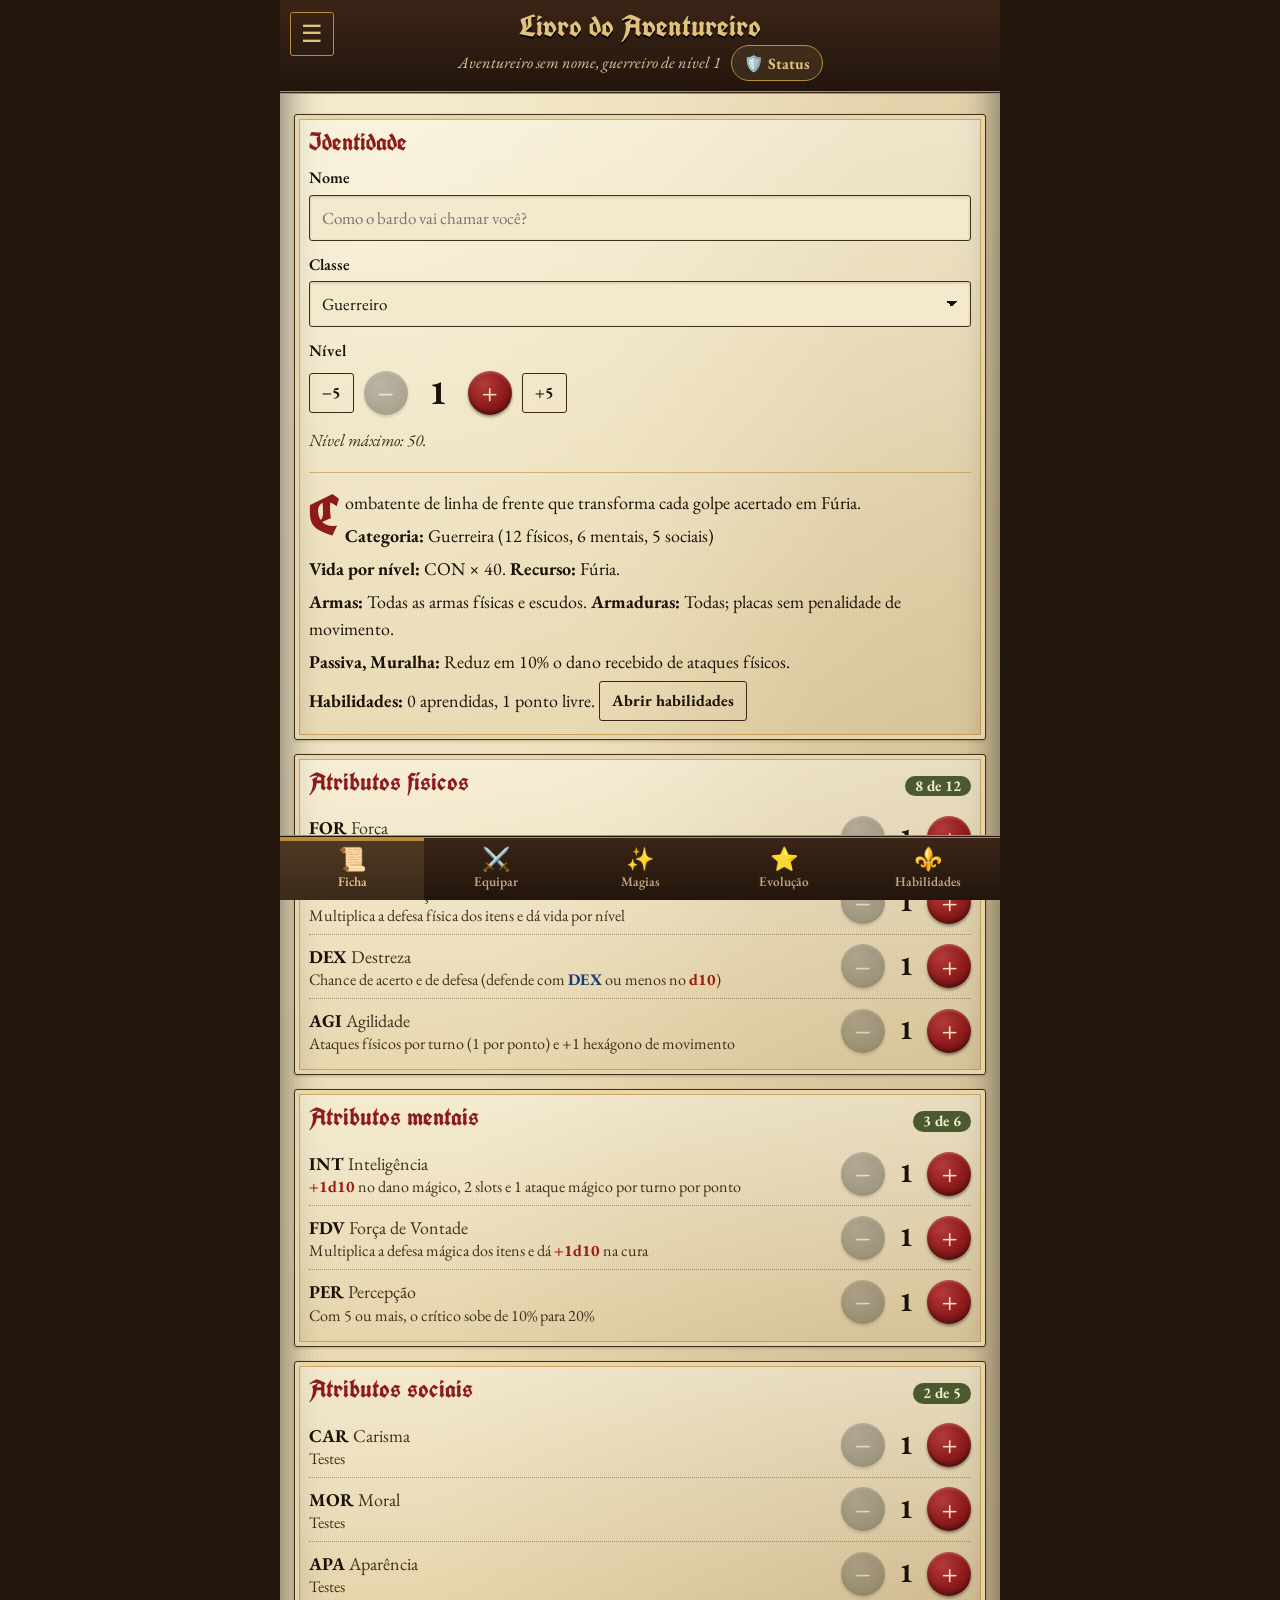
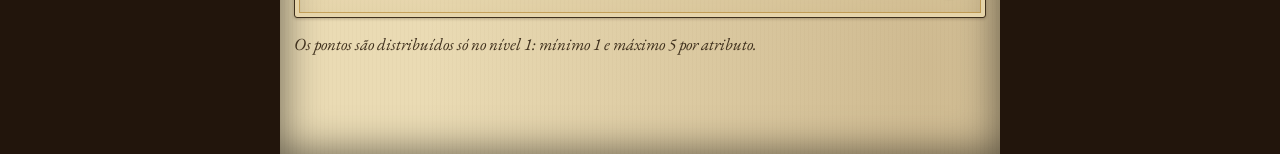
==== index.html @ 5e2dce87 "Add files via upload" ====
<!DOCTYPE html>
<html lang="pt-BR">
<head>
<meta charset="UTF-8">
<meta name="viewport" content="width=device-width, initial-scale=1, viewport-fit=cover">
<meta name="theme-color" content="#2b1a10">
<title>Livro do Aventureiro</title>
<link rel="preconnect" href="https://fonts.googleapis.com">
<link rel="preconnect" href="https://fonts.gstatic.com" crossorigin>
<link href="https://fonts.googleapis.com/css2?family=UnifrakturCook:wght@700&family=EB+Garamond:ital,wght@0,400;0,600;0,700;1,400&display=swap" rel="stylesheet">
<style>
:root{
  --pergaminho:#eadbb4;
  --pergaminho-claro:#f4e9cc;
  --tinta:#1a1209;
  --tinta-suave:#3f301d;
  --lapis:#1c3a78;
  --rubrica:#9e1a0f;
  --couro:#3b2517;
  --couro-escuro:#22150c;
  --lacre:#8e1b1b;
  --lacre-escuro:#5e1010;
  --ouro:#b98e3b;
  --ouro-claro:#e0c27c;
  --musgo:#4a5a2e;
  --titulo:'UnifrakturCook','Old English Text MT',Georgia,serif;
  --texto:'EB Garamond','Garamond','Palatino Linotype',Palatino,Georgia,serif;
  --topo:76px;
  color-scheme:light;
}
*{box-sizing:border-box;-webkit-tap-highlight-color:transparent}
html,body{margin:0;min-height:100%}
html{font-size:17px}
body{font-family:var(--texto);font-size:1.06rem;line-height:1.5;color:var(--tinta);background:var(--couro-escuro)}
.livro{
  max-width:720px;margin:0 auto;min-height:100vh;
  padding-bottom:calc(76px + env(safe-area-inset-bottom,0px));
  background:
    radial-gradient(ellipse at 15% 8%,rgba(255,250,230,.55),transparent 55%),
    radial-gradient(ellipse at 90% 95%,rgba(110,70,20,.22),transparent 55%),
    radial-gradient(ellipse at 100% 30%,rgba(110,70,20,.12),transparent 40%),
    repeating-linear-gradient(90deg,rgba(90,60,20,.025) 0 1px,transparent 1px 4px),
    var(--pergaminho);
  box-shadow:0 0 40px rgba(0,0,0,.6) inset;
}

/* ---------- Cabeçalho ---------- */
.topo{
  position:sticky;top:0;z-index:5;text-align:center;
  padding:calc(10px + env(safe-area-inset-top,0px)) 58px 10px;
  background:linear-gradient(180deg,var(--couro),var(--couro-escuro));
  border-bottom:3px double var(--ouro);color:var(--ouro-claro);
}
.topo h1{font-family:var(--titulo);font-weight:700;font-size:1.75rem;line-height:1.05;margin:0;text-shadow:0 2px 0 #000}
.topo .quem{display:flex;align-items:center;justify-content:center;flex-wrap:wrap;gap:4px 10px;margin-top:4px;min-height:1.3em}
.topo .quem-texto{font-style:italic;font-size:.95rem;color:#d9c6a0}
.btn-status{display:inline-flex;align-items:center;gap:5px;min-height:36px;padding:4px 12px;cursor:pointer;
  font-family:var(--texto);font-size:.92rem;font-weight:700;color:var(--ouro-claro);
  background:rgba(224,194,124,.1);border:1px solid var(--ouro);border-radius:18px}
.btn-status[aria-current=page]{background:var(--ouro);color:var(--couro-escuro)}
.botao-menu{
  position:absolute;left:10px;top:calc(12px + env(safe-area-inset-top,0px));width:44px;height:44px;cursor:pointer;
  background:none;border:1px solid var(--ouro);border-radius:3px;color:var(--ouro-claro);font-size:1.4rem;line-height:1;
}

/* ---------- Menu lateral ---------- */
.veu{position:fixed;inset:0;background:rgba(0,0,0,.55);z-index:25}
.veu[hidden]{display:none}
.gaveta{
  position:fixed;top:0;bottom:0;left:0;z-index:30;width:min(86vw,330px);overflow-y:auto;
  padding:calc(16px + env(safe-area-inset-top,0px)) 12px calc(16px + env(safe-area-inset-bottom,0px));
  background:linear-gradient(180deg,var(--couro),var(--couro-escuro));border-right:3px double var(--ouro);color:var(--ouro-claro);
  transform:translateX(-105%);transition:transform .25s ease;visibility:hidden;
}
.gaveta.aberta{transform:none;visibility:visible}
.gaveta .cab{display:flex;justify-content:space-between;align-items:center;margin-bottom:8px}
.gaveta .cab b{font-family:var(--titulo);font-size:1.6rem}
.gaveta .cab button{width:44px;height:44px;background:none;border:1px solid var(--ouro);border-radius:3px;color:var(--ouro-claro);font-size:1.3rem;cursor:pointer}
.gaveta h3{font-family:var(--texto);font-style:italic;font-weight:400;color:#cbb487;font-size:1rem;margin:16px 6px 6px;border-bottom:1px solid rgba(185,142,59,.5);padding-bottom:4px}
.gaveta .ir{display:flex;align-items:center;gap:12px;width:100%;min-height:48px;padding:8px 10px;cursor:pointer;
  background:none;border:none;border-radius:3px;color:var(--ouro-claro);font-family:var(--texto);font-size:1.08rem;font-weight:600;text-align:left}
.gaveta .ir .ic{width:1.6em;text-align:center;font-size:1.2rem}
.gaveta .ir[aria-current=page]{background:rgba(224,194,124,.14);box-shadow:inset 3px 0 0 var(--ouro)}

/* ---------- Seções ---------- */
.folha{padding:6px 14px 20px}
.bloco{
  position:relative;margin:14px 0;padding:14px 14px 12px;
  background:linear-gradient(180deg,rgba(255,252,240,.45),rgba(214,192,140,.25));
  border:1px solid var(--tinta-suave);border-radius:3px;
  box-shadow:inset 0 0 0 4px rgba(234,219,180,.9),inset 0 0 0 5px rgba(185,142,59,.7),0 1px 3px rgba(40,20,5,.25);
}
.bloco h2{font-family:var(--titulo);font-weight:700;font-size:1.45rem;line-height:1.1;color:var(--lacre);
  margin:0 0 10px;display:flex;justify-content:space-between;align-items:baseline;gap:8px}
.bloco h2 small{font-family:var(--texto);font-size:1.0rem;color:var(--tinta-suave);font-weight:600}
.bloco p{margin:6px 0}
.titulo-pagina{font-family:var(--titulo);font-size:2rem;color:var(--lacre);margin:14px 2px 2px;line-height:1.1}
.intro{margin:0 2px 8px;color:var(--tinta-suave);font-style:italic}
.nota{font-size:1.0rem;color:var(--tinta-suave);font-style:italic;margin:4px 0 0}
.capitular::first-letter{float:left;font-family:var(--titulo);font-size:3.1em;line-height:.8;color:var(--lacre);padding:4px 6px 0 0}

/* ---------- Campos ---------- */
.campo{display:flex;flex-direction:column;gap:4px;margin-bottom:12px}
.campo label{font-weight:600;font-size:.95rem}
input[type=text],input[type=search],select,textarea{
  font-family:var(--texto);font-size:17px;color:var(--tinta);width:100%;min-height:46px;
  padding:10px 12px;border:1px solid var(--tinta-suave);border-radius:3px;
  background:var(--pergaminho-claro);box-shadow:inset 0 1px 3px rgba(60,35,10,.2);
}
select{
  -webkit-appearance:none;appearance:none;padding-right:36px;
  background-image:linear-gradient(45deg,transparent 50%,var(--tinta) 50%),linear-gradient(135deg,var(--tinta) 50%,transparent 50%);
  background-position:calc(100% - 18px) 50%,calc(100% - 12px) 50%;background-size:6px 6px;background-repeat:no-repeat;
}
select:disabled{opacity:.45}
textarea{min-height:110px;font-size:14px;font-family:ui-monospace,Consolas,monospace}
:focus-visible{outline:3px solid var(--ouro);outline-offset:2px}

/* ---------- Selos ---------- */
.selo{
  width:44px;height:44px;border-radius:50%;border:none;flex:none;cursor:pointer;
  font-family:var(--texto);font-size:1.5rem;font-weight:700;line-height:1;color:#f5e2bd;
  background:radial-gradient(circle at 35% 30%,#b23a3a,var(--lacre) 55%,var(--lacre-escuro));
  box-shadow:0 2px 3px rgba(0,0,0,.4),inset 0 -3px 4px rgba(0,0,0,.35),inset 0 2px 2px rgba(255,200,180,.25);
}
.selo:active{transform:scale(.94)}
.selo:disabled{filter:grayscale(1);opacity:.35}
.nivel{display:flex;align-items:center;gap:10px;flex-wrap:wrap}
.nivel .num{font-size:2rem;font-weight:700;min-width:2.2ch;text-align:center}

/* ---------- Atributos ---------- */
.atributo{display:grid;grid-template-columns:1fr auto auto auto;gap:10px;align-items:center;padding:8px 0;border-top:1px dotted rgba(92,74,51,.5)}
.atributo:first-of-type{border-top:none}
.atributo .nome{font-weight:700}
.atributo .nome span{font-weight:400;color:var(--tinta-suave)}
.atributo .desc{font-size:0.95rem;color:var(--tinta-suave);line-height:1.25}
.atributo .valor{font-size:1.6rem;font-weight:700;min-width:1.6ch;text-align:center}
.atributo .extra{font-size:.8rem;color:var(--musgo);font-weight:700;display:block;text-align:center}
.restante{font-family:var(--texto);font-size:.9rem;padding:2px 10px;border-radius:12px;background:var(--musgo);color:#f2ead3;white-space:nowrap}
.restante.zero{background:var(--tinta-suave)}
.classe-info{border-top:1px solid rgba(185,142,59,.6);padding-top:10px;margin-top:4px}

/* ---------- Itens ---------- */
.tier{display:inline-block;font-size:.78rem;font-weight:700;padding:1px 8px;border-radius:10px;color:#fbf2dc;vertical-align:2px}
.slot,.entrada{padding:10px 0;border-top:1px dotted rgba(92,74,51,.5)}
.slot:first-of-type,.entrada:first-of-type{border-top:none;padding-top:0}
.slot label{font-weight:700;display:block;margin-bottom:4px}
.entrada .nome{font-weight:700;font-size:1.05rem}
.detalhe{font-size:1.0rem;color:var(--tinta-suave);margin-top:4px;line-height:1.35}
.detalhe em{color:var(--tinta)}

/* ---------- Filtros ---------- */
.filtros{margin:10px 0 0}
.det-filtros{margin-top:8px;border:1px solid rgba(63,48,29,.45);border-radius:3px;background:rgba(255,252,240,.5)}
.det-filtros summary{cursor:pointer;list-style:none;padding:10px 12px;font-weight:700;display:flex;align-items:center;gap:8px;min-height:44px}
.det-filtros summary::-webkit-details-marker{display:none}
.det-filtros summary::after{content:'▾';margin-left:auto;color:var(--ouro)}
.det-filtros[open] summary::after{content:'▴'}
.det-filtros .qtd{font-size:.85rem;font-weight:700;padding:1px 8px;border-radius:10px;background:var(--couro);color:var(--ouro-claro)}
.det-filtros .corpo-filtros{padding:0 12px 12px}
.det-filtros .chips{flex-wrap:wrap;overflow:visible}
.det-filtros .rotulo-filtro{display:block;font-size:.9rem;font-weight:700;color:var(--tinta-suave);margin-top:10px}
.btn-topo{position:fixed;right:14px;bottom:calc(76px + env(safe-area-inset-bottom,0px));z-index:9;width:48px;height:48px;border-radius:50%;cursor:pointer;
  border:1px solid var(--ouro);background:var(--couro);color:var(--ouro-claro);font-size:1.3rem;box-shadow:0 2px 6px rgba(0,0,0,.4)}
.btn-topo[hidden]{display:none}
.chips{display:flex;gap:8px;overflow-x:auto;padding-bottom:4px;margin-top:8px;scrollbar-width:none}
.chips::-webkit-scrollbar{display:none}
.chip{flex:none;min-height:40px;padding:6px 14px;border-radius:20px;cursor:pointer;
  border:1px solid var(--tinta-suave);background:var(--pergaminho-claro);color:var(--tinta);font-family:var(--texto);font-size:.95rem;font-weight:600}
.chip[aria-pressed=true]{background:var(--couro);color:var(--ouro-claro);border-color:var(--ouro)}

/* ---------- Magias ---------- */
.contador{position:sticky;top:var(--topo);z-index:3;margin:12px 0 0;padding:10px 14px;
  background:var(--couro);color:var(--ouro-claro);border:1px solid var(--ouro);border-radius:3px;display:flex;justify-content:space-between;align-items:center;font-weight:600}
.contador .barra{flex:1;height:8px;margin:0 12px;background:rgba(255,255,255,.12);border-radius:4px;overflow:hidden}
.contador .barra i{display:block;height:100%;background:var(--ouro)}
.contador.excedido .barra i{background:#d14a4a}
.magia{display:grid;grid-template-columns:34px 1fr;gap:8px;padding:10px 0;border-top:1px dotted rgba(92,74,51,.5)}
.magia:first-of-type{border-top:none}
.magia input{width:26px;height:26px;margin:2px 0 0;accent-color:var(--lacre)}
.magia.bloqueada{opacity:.5}
.magia .titulo{font-weight:700}
.magia .info{font-size:0.98rem;color:var(--tinta-suave)}
.valor-calc{font-size:1.0rem;color:var(--musgo);font-weight:600;margin-top:2px}

/* ---------- Habilidades ---------- */
.hab{display:grid;grid-template-columns:52px 1fr;gap:12px;padding:12px 0;border-top:1px dotted rgba(92,74,51,.5)}
.hab:first-of-type{border-top:none;padding-top:2px}
.hab .nv{width:48px;height:48px;border-radius:50%;display:flex;flex-direction:column;align-items:center;justify-content:center;
  border:2px solid var(--ouro);background:var(--pergaminho-claro);line-height:1}
.hab .nv small{font-size:.66rem;color:var(--tinta-suave)}
.hab .nv b{font-size:1.25rem}
.hab.liberada .nv{background:var(--couro);color:var(--ouro-claro)}
.hab.liberada .nv small{color:#cbb487}
.hab.travada{opacity:.6}
.hab .titulo{font-weight:700;font-size:1.05rem}
.hab .meta{font-size:0.96rem;color:var(--tinta-suave)}

/* ---------- Status ---------- */
.aviso{margin:6px 0;padding:8px 12px;background:rgba(142,27,27,.1);border-left:4px solid var(--lacre);font-size:.95rem}
.resultado p{margin:6px 0;display:flex;justify-content:space-between;gap:10px}
.resultado b{white-space:nowrap}

/* ---------- Tutoriais ---------- */
details.capitulo{margin:12px 0;border:1px solid var(--tinta-suave);border-radius:3px;background:rgba(255,252,240,.35);
  box-shadow:inset 0 0 0 4px rgba(234,219,180,.9),inset 0 0 0 5px rgba(185,142,59,.7)}
details.capitulo summary{list-style:none;cursor:pointer;padding:14px 16px;font-family:var(--titulo);font-size:1.35rem;color:var(--lacre);display:flex;justify-content:space-between;align-items:center;gap:10px}
details.capitulo summary::-webkit-details-marker{display:none}
details.capitulo summary::after{content:'▾';font-family:var(--texto);color:var(--ouro);font-size:1rem}
details.capitulo[open] summary::after{content:'▴'}
details.capitulo .corpo{padding:0 16px 14px}
.formula{margin:10px 0;padding:10px 12px;background:var(--couro);color:var(--ouro-claro);border-radius:3px;font-weight:600;line-height:1.4}
.tabela{overflow-x:auto;margin:10px 0}
.tabela table{border-collapse:collapse;width:100%;min-width:420px;font-size:1.0rem}
.tabela th,.tabela td{border:1px solid rgba(92,74,51,.45);padding:6px 8px;text-align:left;vertical-align:top}
.tabela th{background:rgba(59,37,23,.12)}
.corpo ul{padding-left:1.2em;margin:6px 0}
.corpo li{margin:4px 0}

/* ---------- Botões ---------- */
.botoes{display:flex;flex-wrap:wrap;gap:10px}
.btn{font-family:var(--texto);font-size:1.02rem;font-weight:700;min-height:46px;padding:10px 16px;cursor:pointer;
  border:1px solid var(--couro);border-radius:3px;color:var(--tinta);background:linear-gradient(180deg,var(--ouro-claro),var(--ouro));box-shadow:0 2px 0 var(--couro)}
.btn:active{transform:translateY(1px);box-shadow:0 1px 0 var(--couro)}
.btn.lacre{background:linear-gradient(180deg,#a83030,var(--lacre-escuro));color:#f5e2bd}
.btn.simples{background:transparent;box-shadow:none}
.btn.pequeno{min-height:40px;padding:6px 12px;font-size:.95rem}
.salvo{display:flex;justify-content:space-between;align-items:center;gap:10px;padding:10px 0;border-top:1px dotted rgba(92,74,51,.5)}
.salvo:first-of-type{border-top:none}
.salvo .n{font-weight:700}
.salvo .m{font-size:0.98rem;color:var(--tinta-suave)}
.vazio{font-style:italic;color:var(--tinta-suave)}


/* ---------- Escolha de item (slot) ---------- */
.escolher{display:flex;align-items:center;gap:12px;width:100%;min-height:56px;padding:10px 12px;cursor:pointer;text-align:left;
  font-family:var(--texto);font-size:1.02rem;color:var(--tinta);
  border:1px solid var(--tinta-suave);border-radius:3px;background:var(--pergaminho-claro);box-shadow:inset 0 1px 3px rgba(60,35,10,.2)}
.escolher .txt{flex:1;min-width:0}
.escolher .txt b{display:block}
.escolher .vazio-slot{font-style:italic;color:var(--tinta-suave)}
.escolher .seta{color:var(--ouro);font-size:1.3rem}
.escolher:disabled{opacity:.5;cursor:not-allowed}

/* ---------- Modal de itens ---------- */
.modal-fundo{position:fixed;inset:0;z-index:50;background:rgba(15,8,3,.6);display:flex;align-items:flex-end;justify-content:center}
.modal-fundo[hidden]{display:none}
.modal{
  width:100%;max-width:720px;max-height:88vh;display:flex;flex-direction:column;
  background:
    radial-gradient(ellipse at 15% 0%,rgba(255,250,230,.6),transparent 55%),
    var(--pergaminho);
  border-top:3px double var(--ouro);border-radius:10px 10px 0 0;box-shadow:0 -6px 30px rgba(0,0,0,.5);
  padding-bottom:env(safe-area-inset-bottom,0px);animation:subir .22s ease-out;
}
@keyframes subir{from{transform:translateY(40px);opacity:.4}to{transform:none;opacity:1}}
.modal .cab{display:flex;align-items:center;gap:10px;padding:14px 16px 10px;border-bottom:1px solid rgba(92,74,51,.4)}
.modal .cab h2{flex:1;margin:0;font-family:var(--titulo);font-weight:700;font-size:1.5rem;color:var(--lacre);line-height:1.1}
.modal .cab small{display:block;font-family:var(--texto);font-size:0.98rem;color:var(--tinta-suave);font-weight:400}
.modal .cab button{width:44px;height:44px;flex:none;cursor:pointer;background:none;border:1px solid var(--tinta-suave);border-radius:3px;font-size:1.2rem;color:var(--tinta)}
.modal .chips{padding:8px 16px 0;margin:0}
#modal-busca{margin:10px 16px 0;width:calc(100% - 32px)}
.contagem{margin:12px 2px 0;font-weight:700;color:var(--tinta-suave)}
.modal .lista{overflow-y:auto;padding:4px 16px 16px;-webkit-overflow-scrolling:touch;overscroll-behavior:contain}
.modal .grupo{font-style:italic;color:var(--tinta-suave);margin:14px 0 4px;padding-bottom:3px;border-bottom:1px solid rgba(185,142,59,.6)}
.opcao{display:block;width:100%;text-align:left;cursor:pointer;margin:6px 0;padding:10px 12px;
  font-family:var(--texto);font-size:1rem;color:var(--tinta);
  background:rgba(255,252,240,.55);border:1px solid rgba(92,74,51,.35);border-radius:3px}
.opcao .nome{font-weight:700;font-size:1.06rem;display:flex;justify-content:space-between;gap:8px;align-items:baseline}
.opcao .marca{font-size:0.95rem;color:var(--musgo);font-weight:700;white-space:nowrap}
.opcao .alerta{font-size:0.96rem;color:var(--lacre);font-weight:600;margin-top:4px}
.opcao[aria-selected=true]{border:2px solid var(--ouro);background:rgba(224,194,124,.3)}
.opcao.remover{font-style:italic;color:var(--tinta-suave)}
@media (prefers-reduced-motion:reduce){.modal{animation:none}}

/* ---------- Painel de status ---------- */
.dica{margin:10px 2px 0;font-size:1.0rem;color:var(--tinta-suave);font-style:italic}
.painel{margin:18px 0 4px}
.painel > h2{font-family:var(--titulo);font-weight:700;font-size:1.4rem;line-height:1.1;color:var(--lacre);margin:0 2px 8px;
  display:flex;justify-content:space-between;align-items:baseline;gap:8px}
.painel > h2 small{font-family:var(--texto);font-size:0.96rem;color:var(--tinta-suave);font-weight:600}
.cards{display:grid;grid-template-columns:repeat(2,minmax(0,1fr));gap:8px}
@media (min-width:520px){.cards{grid-template-columns:repeat(3,minmax(0,1fr))}.cards.q4{grid-template-columns:repeat(4,minmax(0,1fr))}}
.card{position:relative;display:flex;flex-direction:column;align-items:flex-start;justify-content:flex-start;gap:2px;min-height:86px;
  padding:10px 12px;text-align:left;cursor:pointer;font-family:var(--texto);color:var(--tinta);
  background:linear-gradient(180deg,rgba(255,252,240,.75),rgba(230,211,163,.45));border:1px solid var(--tinta-suave);border-radius:4px;
  box-shadow:inset 0 0 0 3px rgba(244,233,204,.9),inset 0 0 0 4px rgba(185,142,59,.55),0 1px 2px rgba(40,20,5,.2)}
.card::after{content:'ⓘ';position:absolute;top:7px;right:9px;font-size:.78rem;color:var(--ouro)}
.card:active{transform:scale(.98)}
.card .rot{font-size:0.96rem;font-weight:600;color:var(--tinta-suave);line-height:1.2;padding-right:14px}
.card .val{font-size:1.5rem;font-weight:700;line-height:1.1;overflow-wrap:anywhere;margin-top:2px}
.card .sub{font-size:0.9rem;color:var(--tinta-suave);line-height:1.25;margin-top:auto;padding-top:2px}
.card.vida{background:linear-gradient(180deg,#4a2e1c,var(--couro-escuro));border-color:var(--ouro);color:var(--ouro-claro);
  box-shadow:inset 0 0 0 3px rgba(59,37,23,.9),inset 0 0 0 4px rgba(185,142,59,.7),0 1px 3px rgba(0,0,0,.35)}
.card.vida .rot,.card.vida .sub{color:#cbb487}
.card.vida .val{font-size:1.9rem}
.card.alerta{border-color:var(--lacre);box-shadow:inset 0 0 0 3px rgba(244,233,204,.9),inset 0 0 0 4px rgba(142,27,27,.55),0 1px 2px rgba(40,20,5,.2)}
.card.alerta .sub{color:var(--lacre);font-weight:700}
.attrs{display:grid;grid-template-columns:repeat(5,minmax(0,1fr));gap:6px}
.attr{display:flex;flex-direction:column;align-items:center;gap:1px;min-height:78px;padding:8px 2px;cursor:pointer;font-family:var(--texto);color:var(--tinta);
  background:rgba(255,252,240,.55);border:1px solid rgba(92,74,51,.45);border-radius:4px}
.attr:active{transform:scale(.97)}
.attr .sig{font-size:.78rem;font-weight:700;color:var(--tinta-suave);letter-spacing:.02em}
.attr .v{font-size:1.45rem;font-weight:700;line-height:1.1}
.attr .v sup{font-size:.6em;color:var(--musgo)}
.attr .tp{font-size:0.82rem;line-height:1.2;color:var(--musgo);font-weight:700;text-align:center}
.legenda{font-size:0.92rem;color:var(--tinta-suave);margin:6px 2px 0}
.lista-hab{margin:0;padding:0;list-style:none}
.lista-hab li{padding:8px 0;border-top:1px dotted rgba(92,74,51,.5)}
.lista-hab li:first-child{border-top:none;padding-top:0}
.lista-hab b{font-size:1.02rem}
.lista-hab span{font-size:0.96rem;color:var(--tinta-suave)}
.avisos .aviso:first-child{margin-top:12px}
.info-corpo{padding:12px 0 8px;font-size:1rem;line-height:1.5}
.info-corpo .btn{margin-top:12px}

/* ---------- Habilidades compráveis ---------- */
.hc{padding:12px 0;border-top:1px dotted rgba(92,74,51,.5)}
.hc:first-of-type{border-top:none;padding-top:2px}
.hc .topo-hc{display:flex;justify-content:space-between;align-items:baseline;gap:8px;flex-wrap:wrap}
.hc .nome{font-weight:700;font-size:1.08rem}
.cat{display:inline-block;font-size:.74rem;font-weight:700;padding:1px 8px;border-radius:10px;color:#fbf2dc;white-space:nowrap}
.hc .meta{font-size:0.96rem;color:var(--tinta-suave);margin:2px 0 4px}
.hc .exemplos{margin:6px 0 2px;padding-left:1.1em;font-size:1.0rem;color:var(--tinta-suave)}
.hc .exemplos li{margin:3px 0}
.hc .dados{font-size:1.0rem;color:var(--musgo);font-weight:600;margin-top:4px}
.hc .acoes-hc{display:flex;gap:8px;align-items:center;margin-top:8px}
.hc .acoes-hc .btn:disabled{opacity:.45;cursor:not-allowed}
.hc.aprendida{background:linear-gradient(90deg,rgba(185,142,59,.18),transparent 70%);margin:0 -14px;padding-left:14px;padding-right:14px;box-shadow:inset 3px 0 0 var(--ouro)}
.hc.travada{opacity:.62}
.selo-ok{font-size:0.95rem;font-weight:700;color:var(--musgo)}
.nivel-bloco h2 small.livre{color:var(--musgo)}
.furia{background:linear-gradient(180deg,rgba(142,27,27,.12),rgba(214,192,140,.25))}
.medidor{display:flex;gap:6px;flex-wrap:wrap;margin:4px 0 12px}
.medidor i{width:26px;height:26px;border-radius:50%;border:2px solid var(--lacre-escuro);background:var(--pergaminho-claro);box-shadow:inset 0 1px 2px rgba(60,35,10,.3)}
.medidor i.acesa{background:radial-gradient(circle at 40% 35%,#ffd27a,#e0622a 45%,var(--lacre) 75%,var(--lacre-escuro));box-shadow:0 0 6px rgba(224,98,42,.6)}
.furia .valor-furia{font-size:2rem;font-weight:700;line-height:1}
.furia .valor-furia small{font-size:1rem;color:var(--tinta-suave);font-weight:600}

.alvo{padding:10px 0;border-top:1px dotted rgba(92,74,51,.5)}
.alvo:first-of-type{border-top:none;padding-top:0}
.alvo .linha-alvo{display:flex;gap:8px;align-items:center}
.alvo .linha-alvo input{flex:1;min-height:42px;font-weight:700}
.alvo .linha-alvo .fechar{width:42px;height:42px;flex:none;cursor:pointer;background:none;border:1px solid var(--tinta-suave);border-radius:3px;font-size:1.05rem;color:var(--tinta)}
.alvo .medidor{margin:8px 0}
.alvo .medidor i{width:22px;height:22px}
.alvo .medidor b{margin-left:6px;align-self:center}
.alvo .botoes{gap:6px}

/* ---------- Realce de dados e atributos ---------- */
.dado{color:var(--rubrica);font-weight:700;white-space:nowrap}
.atr{color:var(--lapis);font-weight:700;letter-spacing:.02em}
.card.vida .dado,.bolsa .dado,.formula .dado{color:#ffb39e}
.card.vida .atr,.formula .atr{color:#b9cdf5}
.detalhe,.hc .meta,.magia .info,.evo .efeito,.atributo .desc{color:var(--tinta-suave)}
.hc > div,.hc .exemplos{color:var(--tinta)}

/* ---------- Lista de magias ---------- */
.linha-magia{display:grid;grid-template-columns:auto 1fr auto;gap:10px;align-items:center;padding:9px 0;border-top:1px dotted rgba(63,48,29,.45)}
.linha-magia:first-of-type,.bloco .nota + .linha-magia{border-top:none}
.linha-magia input{width:26px;height:26px;margin:0;accent-color:var(--lacre)}
.linha-magia.bloqueada{opacity:.5}
.linha-magia .meio{min-width:0;line-height:1.3}
.nome-magia{display:inline;padding:0;margin:0 6px 0 0;border:none;background:none;cursor:pointer;text-align:left;
  font-family:var(--texto);font-size:1.08rem;font-weight:700;color:var(--tinta);
  text-decoration:underline;text-decoration-color:var(--ouro);text-decoration-thickness:2px;text-underline-offset:3px}
.nome-magia .ponto{display:inline-block;width:9px;height:9px;border-radius:50%;margin-right:6px;vertical-align:1px}
.linha-magia .resumo{font-size:.98rem;color:var(--tinta-suave)}
.linha-magia .lado{text-align:right;font-size:.88rem;color:var(--tinta-suave);white-space:nowrap;line-height:1.3}
.usos{font-weight:700;color:var(--musgo);font-size:1rem}
.usos.zerado,.usos-num.zerado{color:var(--lacre)}
.linha-magia.equipada .nome-magia{color:var(--lacre-escuro)}
.reset-usos{margin:10px 0 0}
.resumo-grande{font-size:1.15rem;font-weight:700;margin:0 0 8px}
.ficha-magia{display:grid;grid-template-columns:auto 1fr;gap:4px 14px;margin:0 0 10px;padding:10px 12px;background:rgba(255,252,240,.6);border:1px solid rgba(63,48,29,.35);border-radius:3px}
.ficha-magia dt{font-weight:700}
.ficha-magia dd{margin:0}
.usos-bloco{margin-top:12px;padding:10px 12px;border-left:3px solid var(--ouro);background:rgba(255,252,240,.5)}
.usos-bloco .btn{margin-top:8px}
.usos-num{font-weight:700;color:var(--musgo)}

.tema-item{display:inline-block;font-size:.82rem;font-weight:700;color:var(--couro);border:1px solid var(--ouro);border-radius:10px;padding:0 8px;background:rgba(224,194,124,.25)}
.desvantagem-item{margin-top:6px;padding:4px 8px;border-left:3px solid var(--lacre);background:rgba(142,27,27,.08);color:var(--tinta)}
.historia-item{margin-top:6px;font-style:italic}
.criatura{margin:10px 0;padding:10px 12px;border:1px solid var(--ouro);border-radius:3px;background:rgba(224,194,124,.12)}
.criatura .sub-titulo{margin-top:0}
.desvantagem{margin:10px 0;padding:10px 12px;border-left:4px solid var(--lacre);background:rgba(142,27,27,.1)}
.historia{font-style:italic;color:var(--tinta-suave);border-top:1px solid rgba(185,142,59,.6);padding-top:8px}

/* ---------- Bestiário ---------- */
.estrelas{letter-spacing:1px;font-size:1rem;white-space:nowrap}
.tag-dif{display:inline-block;font-size:.8rem;font-weight:700;padding:1px 8px;border-radius:10px;color:#fbf2dc;white-space:nowrap}
.tag-esp{display:inline-block;font-size:.8rem;font-weight:700;padding:1px 8px;border-radius:10px;background:var(--couro);color:var(--ouro-claro);border:1px solid var(--ouro)}
.linha-mon{display:grid;grid-template-columns:1fr auto;gap:10px;align-items:center;padding:9px 0;border-top:1px dotted rgba(63,48,29,.45)}
.linha-mon:first-of-type{border-top:none}
.linha-mon .resumo{font-size:.98rem;color:var(--tinta-suave)}
.linha-mon .lado{text-align:right}
.mapa{display:block;position:relative;margin:10px 0 0;border:2px solid var(--couro);border-radius:3px;overflow:hidden;box-shadow:0 2px 6px rgba(0,0,0,.35)}
.mapa img{display:block;width:100%;height:auto}
.mapa .falta{display:none;padding:20px;text-align:center;font-style:italic;color:var(--tinta-suave)}
.mapa.sem-imagem img{display:none}
.mapa.sem-imagem .falta{display:block}
.lugar h2{font-size:1.3rem}
.sub-bloco{margin-top:10px;border:1px solid rgba(63,48,29,.4);border-radius:3px;background:rgba(255,252,240,.45)}
.sub-bloco summary{cursor:pointer;padding:10px 12px;font-weight:700;list-style:none}
.sub-bloco summary::-webkit-details-marker{display:none}
.sub-bloco summary small{font-weight:400;color:var(--tinta-suave)}
.sub-bloco > p,.sub-bloco > ul{margin:0 12px 10px}
.lista-preco{list-style:none;padding:0}
.lista-preco li{display:flex;justify-content:space-between;gap:10px;padding:5px 0;border-top:1px dotted rgba(63,48,29,.35)}
.lista-preco li:first-child{border-top:none}
.lista-preco li b{white-space:nowrap;text-align:right}
.lista-preco li.missao{display:block;border-top:none;padding:0 0 6px 12px;font-size:.92rem;font-style:italic;color:var(--tinta-suave)}
.fontes{margin-top:6px;padding:6px 10px;border-left:3px solid var(--ouro);background:rgba(224,194,124,.15);font-size:.95rem;line-height:1.6}
.lugar-lista{margin-top:8px;line-height:1.9}
.tag-treino{display:inline-block;font-size:.78rem;font-weight:700;padding:0 7px;border-radius:9px;border:1px solid var(--lacre);color:var(--lacre)}
.local-mon{display:inline-block;font-size:.9rem;color:var(--lapis);font-weight:600}
.batalha{background:linear-gradient(180deg,rgba(59,37,23,.12),rgba(214,192,140,.25))}
.inimigo{padding:12px 0;border-top:1px solid rgba(63,48,29,.45)}
.inimigo:first-of-type{border-top:none;padding-top:4px}
.inimigo.caido{opacity:.7}
.inimigo .topo-ini{display:flex;align-items:center;gap:8px;flex-wrap:wrap}
.inimigo .topo-ini .nv{font-weight:700}
.inimigo .topo-ini .fechar{margin-left:auto;width:40px;height:40px;cursor:pointer;background:none;border:1px solid var(--tinta-suave);border-radius:3px;font-size:1rem;color:var(--tinta)}
.barra-vida{position:relative;height:26px;margin:8px 0;border:1px solid var(--lacre-escuro);border-radius:3px;background:var(--pergaminho-claro);overflow:hidden}
.barra-vida i{position:absolute;left:0;top:0;bottom:0;background:linear-gradient(180deg,#b23a3a,var(--lacre));transition:width .2s}
.barra-vida span{position:relative;display:block;text-align:center;font-weight:700;line-height:24px;color:var(--tinta);text-shadow:0 0 3px #fff,0 0 3px #fff}
.marca-fase{position:absolute;top:0;bottom:0;width:2px;background:var(--couro-escuro);opacity:.7;z-index:1}
.fase-ativa{margin:4px 0;padding:6px 10px;border-left:4px solid #e0622a;background:rgba(224,98,42,.12);font-size:.95rem}
ol.fases{padding-left:1.2em;margin:4px 0}
ol.fases li{margin:4px 0;padding:4px 6px;border-radius:3px}
ol.fases li.ativa{background:rgba(224,98,42,.15);border-left:3px solid #e0622a}
.linha-dano{display:flex;gap:6px;align-items:center}
.linha-dano input{max-width:110px;min-height:42px;text-align:center}
.mini-stats{display:flex;flex-wrap:wrap;gap:6px;margin:8px 0 4px}
.mini-stats span{font-size:.92rem;padding:2px 8px;border:1px solid rgba(63,48,29,.4);border-radius:12px;background:rgba(255,252,240,.6)}
.ataques-ini{font-size:.98rem;margin:4px 0}
.controle-nivel{display:flex;align-items:center;gap:10px;flex-wrap:wrap;margin:0 0 10px}
.controle-nivel .num{font-size:1.6rem;font-weight:700;min-width:2ch;text-align:center}
.attrs-mon{display:grid;grid-template-columns:repeat(7,minmax(0,1fr));gap:4px;text-align:center;margin:8px 0 10px}
.attrs-mon div{padding:4px 0;border:1px solid rgba(63,48,29,.4);border-radius:3px;background:rgba(255,252,240,.6)}
.attrs-mon b{display:block;font-size:1.15rem}
.attrs-mon small{display:block;font-size:.72rem;font-weight:700}
.attrs-mon small.sobe{color:var(--musgo)}
.attrs-mon small.desce{color:var(--lacre)}
.attrs-mon span{font-size:.75rem;font-weight:700;color:var(--lapis)}
.lista-simples{margin:6px 0;padding-left:1.1em}
.lista-simples li{margin:4px 0}
.sub-titulo{font-family:var(--titulo);font-weight:700;font-size:1.25rem;color:var(--lacre);margin:14px 0 4px}
.inimigo .botoes{margin-top:6px;gap:6px}

/* ---------- Sub-abas ---------- */
.sub-abas{display:grid;grid-template-columns:1fr 1fr;gap:0;margin:14px 0 6px;border:1px solid var(--couro);border-radius:4px;overflow:hidden}
.sub-abas button{min-height:48px;cursor:pointer;border:none;font-family:var(--titulo);font-size:1.25rem;font-weight:700;color:var(--couro);background:rgba(255,252,240,.6)}
.sub-abas button + button{border-left:1px solid var(--couro)}
.sub-abas button[aria-selected=true]{background:var(--couro);color:var(--ouro-claro)}
.sub-abas .qtd{font-family:var(--texto);font-size:.8rem;padding:0 7px;border-radius:9px;background:var(--ouro);color:var(--couro-escuro);vertical-align:3px}

/* ---------- Dungeons ---------- */
.dg-mapa-wrap{overflow:auto;margin:12px 0 4px;padding:8px;border:2px solid var(--couro);border-radius:4px;
  background:radial-gradient(ellipse at 50% 40%,#3a2a1c,#1d140c);max-height:70vh}
.dg-mapa{display:block;margin:0 auto}
.dg-linha{stroke:#b98e3b;stroke-width:5;stroke-linecap:round}
.dg-linha.secreta{stroke-dasharray:6 8;stroke:#8a6ad1}
.dg-sala{cursor:pointer}
.dg-sala rect{fill:#f1e4c3;stroke:#6d5a40;stroke-width:2}
.dg-sala.conhecida rect{fill:#6b5a44;stroke:#b98e3b;stroke-dasharray:4 4}
.dg-sala.mestre rect{fill:#d9c9a3}
.dg-sala.oculta rect{stroke:#8a6ad1}
.dg-sala.resolvida rect{fill:#cbd8b0}
.dg-sala.atual rect{stroke:#e0622a;stroke-width:4}
.dg-sala.sel rect{stroke:#e0c27c;stroke-width:4}
.dg-sala .dg-ic{font-size:20px;text-anchor:middle}
.dg-sala .dg-nome{font-size:11.5px;font-weight:700;text-anchor:middle;fill:#1a1209;font-family:var(--texto)}
.dg-sala.conhecida .dg-nome,.dg-sala.conhecida .dg-ic{fill:#f1e4c3}
.dg-sala .dg-ok{font-size:14px;fill:#3d6b2a;font-weight:700;text-anchor:middle}
.dg-sala:focus{outline:none}
.dg-sala:focus rect{stroke:#e0c27c;stroke-width:4}
.dg-mestre{display:flex;align-items:center;gap:8px;min-height:40px;font-weight:600}
.dg-mestre input{width:22px;height:22px;accent-color:var(--lacre)}
.segredo-passado{margin-top:10px;padding:10px 12px;border-left:4px solid #4b1f5e;background:rgba(75,31,94,.08);font-style:italic}

/* ---------- Missões ---------- */
.nome-missao{padding:0;border:none;background:none;cursor:pointer;text-align:left;font-family:var(--titulo);font-weight:700;font-size:1.35rem;color:var(--lacre);text-decoration:underline;text-decoration-color:var(--ouro);text-underline-offset:3px}
.missao-card.feita{opacity:.72}
.meta-missao{font-size:.95rem;color:var(--tinta-suave)}
.etapas-ic{font-size:1.3rem;letter-spacing:4px;margin:4px 0}
.etapas{padding-left:1.2em;margin:4px 0}
.etapa{margin:0 0 10px;padding:8px 10px;border-left:3px solid var(--ouro);background:rgba(255,252,240,.55)}
.etapa-armadilha,.etapa-maldicao{border-left-color:var(--lacre)}
.etapa-bencao{border-left-color:var(--musgo)}
.etapa-chefe,.etapa-raro{border-left-color:#4b1f5e}
.etapa-cab{margin-bottom:3px}
.etapa-cab small{color:var(--tinta-suave)}
.enigma{margin-top:4px;font-style:italic}
.solucao{margin-top:4px}
.solucao summary{cursor:pointer;font-weight:700;color:var(--lacre)}
.imp-missao ol{margin:4px 0;padding-left:1.2em}

/* ---------- Impressão ---------- */
.imp-opcoes{display:grid;grid-template-columns:repeat(auto-fill,minmax(150px,1fr));gap:6px 12px}
.imp-opcoes label{display:flex;align-items:center;gap:8px;min-height:36px;font-weight:600}
.imp-opcoes input{width:22px;height:22px;accent-color:var(--lacre)}
.imp-doc{margin-top:18px;padding:14px;background:#fffdf6;border:1px solid var(--tinta-suave);color:#111;font-size:.9rem}
.imp-doc .imp-titulo{font-family:var(--titulo);font-size:1.8rem;margin:0 0 6px;color:var(--lacre)}
.imp-secao > h2{font-family:var(--titulo);font-size:1.5rem;color:var(--lacre);border-bottom:2px solid var(--ouro);margin:18px 0 8px}
.imp-secao h3{font-size:1.05rem;margin:12px 0 4px}
.imp-secao ul{padding-left:1.1em;margin:4px 0}
.imp-tab{width:100%;border-collapse:collapse;margin:6px 0 10px;font-size:.82rem;line-height:1.3}
.imp-tab th,.imp-tab td{border:1px solid #9a8a70;padding:3px 5px;vertical-align:top;text-align:left}
.imp-tab th{background:#efe3c4}
.imp-doc{overflow-x:auto}
.imp-duas{display:grid;grid-template-columns:1fr;gap:10px}
@media (min-width:700px){.imp-duas{grid-template-columns:1fr 1fr}}
.imp-cartoes{column-width:320px;column-gap:10px}
.imp-cartao{break-inside:avoid;border:1px solid #9a8a70;padding:6px 8px;margin:0 0 8px;font-size:.8rem;line-height:1.35;background:#fff}
.ficha-branca .imp-tab td{height:24px}
@media print{
  @page{margin:12mm}
  body,.livro{background:#fff!important;box-shadow:none!important;padding:0!important;max-width:none!important}
  .topo,.abas,.btn-topo,.imp-controles,.gaveta,.veu,.modal-fundo,.aviso-toast{display:none!important}
  .folha{padding:0!important}
  .imp-doc{border:none;padding:0;margin:0;font-size:9pt;overflow:visible;background:#fff}
  .imp-secao{break-before:page}
  .imp-secao:first-of-type{break-before:auto}
  .imp-tab{font-size:8pt}
  .imp-tab tr{break-inside:avoid}
  .imp-duas{grid-template-columns:1fr 1fr}
  .imp-cartoes{column-count:2;column-width:auto}
  .imp-cartao{font-size:7.5pt}
  .dado,.atr{color:#000!important}
}

/* ---------- Evolução ---------- */
.bolsa{position:sticky;top:var(--topo);z-index:3;margin:12px 0 0;padding:10px 14px;background:var(--couro);color:var(--ouro-claro);
  border:1px solid var(--ouro);border-radius:3px;display:flex;justify-content:space-between;align-items:center;gap:10px}
.bolsa .resta{font-size:1.6rem;font-weight:700;line-height:1}
.bolsa .resta small{display:block;font-size:.8rem;font-weight:400;color:#cbb487}
.bolsa .lado{text-align:right;font-size:0.98rem;color:#cbb487}
.bolsa.negativo .resta{color:#ff9a8a}
.recebidos{display:flex;align-items:center;gap:10px}
.recebidos input{max-width:140px;text-align:center;font-size:1.3rem;font-weight:700}
.evo{padding:12px 0;border-top:1px dotted rgba(92,74,51,.5)}
.evo:first-of-type{border-top:none;padding-top:2px}
.evo .topo-evo{display:flex;justify-content:space-between;align-items:baseline;gap:10px}
.evo .nome{font-weight:700;font-size:1.05rem}
.evo .gasto{font-size:0.95rem;color:var(--tinta-suave);white-space:nowrap}
.evo .efeito{font-size:1.0rem;color:var(--tinta-suave)}
.bolinhas{display:flex;gap:6px;margin:8px 0 6px}
.bolinhas i{width:22px;height:22px;border-radius:50%;border:2px solid var(--ouro);background:var(--pergaminho-claro);box-shadow:inset 0 1px 2px rgba(60,35,10,.3)}
.bolinhas i.cheia{background:radial-gradient(circle at 35% 30%,#f3d98f,var(--ouro) 60%,#7d5c1f);box-shadow:0 1px 2px rgba(0,0,0,.35)}
.evo .custos{font-size:0.94rem;color:var(--tinta-suave)}
.evo .custos s{opacity:.6}
.evo .acoes-evo{display:flex;gap:8px;align-items:center;margin-top:8px}
.evo .acoes-evo .btn:disabled{opacity:.45;cursor:not-allowed}
.testes{width:100%;border-collapse:collapse;font-size:.95rem}
.testes th,.testes td{padding:6px 4px;border-bottom:1px dotted rgba(92,74,51,.5);text-align:center}
.testes th:first-child,.testes td:first-child{text-align:left}

/* ---------- Navegação inferior ---------- */
.abas{position:fixed;left:0;right:0;bottom:0;z-index:10;display:grid;grid-template-columns:repeat(5,1fr);max-width:720px;margin:0 auto;
  padding-bottom:env(safe-area-inset-bottom,0px);background:linear-gradient(180deg,var(--couro),var(--couro-escuro));border-top:3px double var(--ouro)}
.abas button{font-family:var(--texto);background:none;border:none;color:#bfa77a;cursor:pointer;min-height:62px;padding:6px 1px;font-size:.78rem;font-weight:600;
  display:flex;flex-direction:column;align-items:center;justify-content:center;gap:2px}
.abas button .ic{font-size:1.35rem;line-height:1}
.abas button[aria-selected=true]{color:var(--ouro-claro);background:rgba(224,194,124,.12);box-shadow:inset 0 3px 0 var(--ouro)}

.aviso-toast{position:fixed;left:50%;bottom:calc(80px + env(safe-area-inset-bottom,0px));transform:translateX(-50%);
  background:var(--couro);color:var(--ouro-claro);border:1px solid var(--ouro);padding:10px 18px;border-radius:3px;
  font-weight:600;z-index:40;opacity:0;pointer-events:none;transition:opacity .2s;max-width:90vw;text-align:center}
.aviso-toast.visivel{opacity:1}
@media (prefers-reduced-motion:reduce){*{transition:none!important}}
</style>
</head>
<body>
<div class="livro">
  <header class="topo" id="topo">
    <button class="botao-menu" id="abrir-menu" aria-label="Abrir índice" aria-controls="gaveta" aria-expanded="false">☰</button>
    <h1>Livro do Aventureiro</h1>
    <div class="quem"><span class="quem-texto" id="quem"></span><button class="btn-status" id="btn-status" aria-label="Abrir Status do personagem">🛡️ Status</button></div>
  </header>
  <main class="folha" id="conteudo"></main>
</div>

<div class="veu" id="veu" hidden></div>
<div class="modal-fundo" id="modal-fundo" hidden>
  <div class="modal" role="dialog" aria-modal="true" aria-labelledby="modal-titulo">
    <div class="cab"><h2 id="modal-titulo"></h2><button id="fechar-modal" aria-label="Fechar">✕</button></div>
    <div id="modal-filtros"></div>
    <div class="lista" id="modal-lista"></div>
  </div>
</div>
<aside class="gaveta" id="gaveta" aria-label="Índice">
  <div class="cab"><b>Índice</b><button id="fechar-menu" aria-label="Fechar índice">✕</button></div>
  <div id="lista-menu"></div>
</aside>

<nav class="abas" role="tablist" aria-label="Seções da ficha">
  <button role="tab" data-aba="ficha"   aria-selected="true"><span class="ic">📜</span>Ficha</button>
  <button role="tab" data-aba="equipar" aria-selected="false"><span class="ic">⚔️</span>Equipar</button>
  <button role="tab" data-aba="magias"  aria-selected="false"><span class="ic">✨</span>Magias</button>
  <button role="tab" data-aba="evolucao" aria-selected="false"><span class="ic">⭐</span>Evolução</button>
  <button role="tab" data-aba="habilidades" aria-selected="false"><span class="ic">⚜️</span>Habilidades</button>
</nav>
<div class="aviso-toast" id="toast" role="status" aria-live="polite"></div>

<script src="data.js"></script>
<script>
(function(){
'use strict';

/* ================= Utilidades ================= */
const $ = s => document.querySelector(s);
const esc = s => String(s ?? '').replace(/[&<>"']/g, c => ({'&':'&amp;','<':'&lt;','>':'&gt;','"':'&quot;',"'":'&#39;'}[c]));
const fmt = n => Math.round(n).toLocaleString('pt-BR');
const clamp = (v,a,b) => Math.max(a, Math.min(b, v));
const semAcento = s => String(s).normalize('NFD').replace(/[\u0300-\u036f]/g,'').toLowerCase();

const LS_SALVOS = 'rpgHex_personagens';
const LS_ATUAL  = 'rpgHex_atual';
function lsGet(k, padrao){ try { const v = localStorage.getItem(k); return v ? JSON.parse(v) : padrao; } catch(e){ return padrao; } }
function lsSet(k, v){ try { localStorage.setItem(k, JSON.stringify(v)); return true; } catch(e){ return false; } }

let toastTimer;
function toast(msg){
  const t = $('#toast'); t.textContent = msg; t.classList.add('visivel');
  clearTimeout(toastTimer); toastTimer = setTimeout(() => t.classList.remove('visivel'), 2200);
}

/* ================= Dados auxiliares ================= */
const PUNHO = { id:'', nome:'Desarmado', tier:'comum', categoria:'desarmado', maos:1, dados:0, peso:0, alcance:1, efeito:'' };
const TODOS = [...ARMAS, ...ESCUDOS, ...ARMADURAS, ...ACESSORIOS];
const item = id => TODOS.find(i => i.id === id) || null;
const magia = id => MAGIAS.find(m => m.id === id) || null;
const classe = id => CLASSES.find(c => c.id === id) || CLASSES[0];
const custo = m => REGRAS.custoSlotPorTier[m.tier] || 1;
const ehEscudo = it => ESCUDOS.includes(it);

const SLOTS = [
  { id:'arma',       nome:'Arma principal', lista:() => ARMAS },
  { id:'secundaria', nome:'Mão secundária (escudo ou foco de uma mão)', lista:() => [...ESCUDOS, ...ARMAS.filter(a => a.maos === 1 && a.foco)] },
  { id:'elmo',       nome:'Elmo',     lista:() => ARMADURAS.filter(a => a.slot === 'elmo') },
  { id:'peitoral',   nome:'Peitoral', lista:() => ARMADURAS.filter(a => a.slot === 'peitoral') },
  { id:'luvas',      nome:'Luvas',    lista:() => ARMADURAS.filter(a => a.slot === 'luvas') },
  { id:'botas',      nome:'Botas',    lista:() => ARMADURAS.filter(a => a.slot === 'botas') },
  { id:'acess1',     nome:'Acessório I',   lista:() => ACESSORIOS },
  { id:'acess2',     nome:'Acessório II',  lista:() => ACESSORIOS },
  { id:'acess3',     nome:'Acessório III', lista:() => ACESSORIOS },
  { id:'acess4',     nome:'Acessório IV',  lista:() => ACESSORIOS }
];

const RE_ATR = new RegExp('\\b(' + ATRIBUTOS.map(a => a.id).join('|') + '|DF|DM)\\b', 'g');
const RE_DADO = /([+−]?\d*d10(?: × (?:nível|\d+))?)/g;
// Realça dados (vermelho) e atributos (azul) num texto já escapado, sem tags.
function realce(txt){
  return String(txt).replace(RE_DADO, '<b class="dado">$1</b>').replace(RE_ATR, '<b class="atr">$1</b>');
}
function tierBadge(t){ const d = TIERS[t] || TIERS.comum; return `<span class="tier" style="background:${d.cor}">${d.nome}</span>`; }

/* ================= Páginas ================= */
const PAGINAS = {
  ficha:       { nome:'Ficha',                 ic:'📜', grupo:'Seu personagem' },
  equipar:     { nome:'Equipamento',           ic:'⚔️', grupo:'Seu personagem' },
  magias:      { nome:'Magias equipadas',      ic:'✨', grupo:'Seu personagem' },
  status:      { nome:'Status',                ic:'🛡️', grupo:'Seu personagem' },
  evolucao:    { nome:'Evolução',              ic:'⭐', grupo:'Seu personagem' },
  habilidades: { nome:'Habilidades e perícias', ic:'⚜️', grupo:'Seu personagem' },
  salvos:      { nome:'Personagens salvos',    ic:'💾', grupo:'Seu personagem' },
  itens:       { nome:'Compêndio de itens',    ic:'📖', grupo:'Biblioteca' },
  grimorio:    { nome:'Compêndio de magias',   ic:'🔮', grupo:'Biblioteca' },
  pericias:    { nome:'Compêndio de perícias', ic:'🎓', grupo:'Biblioteca' },
  bestiario:   { nome:'Bestiário',             ic:'🐉', grupo:'Biblioteca' },
  atlas:       { nome:'Atlas',                 ic:'🗺️', grupo:'Biblioteca' },
  tutoriais:   { nome:'Tutoriais',             ic:'🕯️', grupo:'Biblioteca' },
  missoes:     { nome:'Missões',               ic:'📜', grupo:'Mesa do mestre' },
  impressao:   { nome:'Impressão de dados',    ic:'🖨️', grupo:'Mesa do mestre' }
};

/* ================= Personagem ================= */
function novo(classeId){
  const a = {}; ATRIBUTOS.forEach(x => a[x.id] = REGRAS.attrMin);
  return { id:null, nome:'', classe: classeId || CLASSES[0].id, nivel:1, atributos:a, equip:{}, magias:[], pontosExtras:0, evolucao:{}, habilidades:[], recursoAtual:null, alvos:[], usosMagia:{}, pericias:[], periciasEquipadas:[] };
}
function normalizar(p){
  const base = novo(p && p.classe);
  if (!p || typeof p !== 'object') return base;
  const r = Object.assign({}, base, p);
  r.classe = classe(r.classe).id;
  r.atributos = Object.assign({}, base.atributos, p.atributos || {});
  ATRIBUTOS.forEach(x => r.atributos[x.id] = clamp(parseInt(r.atributos[x.id]) || 1, REGRAS.attrMin, REGRAS.attrMax));
  r.equip = Object.assign({}, p.equip || {});
  r.magias = Array.isArray(p.magias) ? p.magias.filter(magia) : [];
  r.nivel = clamp(parseInt(r.nivel) || 1, 1, REGRAS.nivelMax);
  r.pontosExtras = Math.max(0, parseInt(p.pontosExtras) || 0);
  delete r.pontosEvolucao;
  const habsClasse = classe(r.classe).habilidades.map(h => h.id);
  r.habilidades = Array.isArray(p.habilidades) ? [...new Set(p.habilidades)].filter(id => habsClasse.includes(id)) : [];
  r.pericias = Array.isArray(p.pericias) ? [...new Set(p.pericias)].filter(id => PERICIAS.some(x => x.id === id)) : [];
  r.periciasEquipadas = Array.isArray(p.periciasEquipadas) ? [...new Set(p.periciasEquipadas)].filter(id => r.pericias.includes(id))
    : (p.periciasEquipadas === undefined ? r.pericias.slice() : []);
  r.usosMagia = {};
  Object.entries(p.usosMagia || {}).forEach(([id, v]) => { const k = Math.max(0, parseInt(v) || 0); if (k && magia(id)) r.usosMagia[id] = k; });
  r.alvos = Array.isArray(p.alvos) ? p.alvos.slice(0, 12).map(a => ({ nome: String((a && a.nome) || '').slice(0, 30), marcas: Math.max(0, parseInt(a && a.marcas) || 0) })) : [];
  r.recursoAtual = p.recursoAtual == null || p.recursoAtual === '' ? null : Math.max(0, parseInt(p.recursoAtual) || 0);
  r.evolucao = {};
  EVOLUCOES.forEach(ev => { const k = clamp(parseInt((p.evolucao || {})[ev.id]) || 0, 0, REGRAS.evolucao.maxBolinhas); if (k) r.evolucao[ev.id] = k; });
  return r;
}
let P = normalizar(lsGet(LS_ATUAL, null));
function guardarRascunho(){ lsSet(LS_ATUAL, P); }

function pontos(grupo, p = P){
  const pool = CATEGORIAS_CLASSE[classe(p.classe).categoria].pontos[grupo];
  const usado = ATRIBUTOS.filter(a => a.grupo === grupo).reduce((s,a) => s + p.atributos[a.id], 0);
  return { pool, usado, resta: pool - usado };
}

/* ================= Evolução ================= */
const evolucao = id => EVOLUCOES.find(e => e.id === id);
function pesoAttr(attrId, p = P){
  const v = clamp(p.atributos[attrId], 1, 10);
  return REGRAS.evolucao.pesos[v];
}
function custoBolinha(ev, i, p = P){ return pesoAttr(ev.attr, p) * ev.gasto * Math.pow(REGRAS.evolucao.multiplicador, i); }
function gastoEvolucao(ev, p = P){
  let t = 0; for (let i = 0; i < (p.evolucao[ev.id] || 0); i++) t += custoBolinha(ev, i, p); return t;
}
function pontosPorNivel(p = P){ return p.nivel * REGRAS.evolucao.pontosPorNivel; }
function pontosTotais(p = P){ return pontosPorNivel(p) + (p.pontosExtras || 0); }
function pontosGastos(p = P){ return EVOLUCOES.reduce((s, ev) => s + gastoEvolucao(ev, p), 0); }
function bonusEvolucao(p){
  const E = { dadoFisico:0, dadoMagico:0, carga:0, vida:0, acoesAtaque:0, reacoes:0, critFaixa:0, maestria:0, recurso:0, pericia:{}, teste:{} };
  EVOLUCOES.forEach(ev => {
    const k = p.evolucao[ev.id] || 0; if (!k) return;
    for (const chave in ev.bonus) {
      const v = ev.bonus[chave];
      if (typeof v === 'object') for (const a in v) E[chave][a] = (E[chave][a] || 0) + v[a] * k;
      else E[chave] += v * k;
    }
  });
  return E;
}

/* ================= Cálculo ================= */
function calcular(p){
  const cls = classe(p.classe), n = p.nivel, mult = Math.ceil(n / 2), avisos = [];

  const arma = item(p.equip.arma) || PUNHO;
  const lista = []; const vistos = new Set();
  SLOTS.forEach(s => {
    const it = item(p.equip[s.id]); if (!it) return;
    if (s.id === 'secundaria' && arma.maos === 2) return;
    let efetivo = true;
    if (s.id.startsWith('acess')) {
      if (vistos.has(it.id)) { efetivo = false; avisos.push(`${it.nome} está equipado mais de uma vez: o efeito não acumula, só o peso conta.`); }
      vistos.add(it.id);
    }
    lista.push({ slot:s, it, efetivo });
  });
  const ef = lista.filter(x => x.efetivo);
  const escudo = (ef.find(x => x.slot.id === 'secundaria' && ehEscudo(x.it)) || {}).it || null;

  // Atributos finais
  const bonusAttr = {};
  ef.forEach(({it}) => { if (it.atributos) for (const k in it.atributos) bonusAttr[k] = (bonusAttr[k] || 0) + it.atributos[k]; });
  const A = {};
  ATRIBUTOS.forEach(a => A[a.id] = p.atributos[a.id] + (bonusAttr[a.id] || 0));

  // Somatórios
  const B = { slots:0, carga:0, mov:0, critDano:0, dadoMagico:0, dadoCura:0, ignoraDF:0, alcanceArco:0, usosCusto1:0, recurso:0 };
  const fontes = { slots:[], carga:[], mov:[], critDano:[], dadoMagico:[], dadoCura:[], recurso:[] };
  let df = 0, dm = 0, peso = 0; const partesDF = [], partesDM = [];
  lista.forEach(({it}) => peso += it.peso || 0);
  ef.forEach(({it}) => {
    if (it.df) { df += it.df; partesDF.push(`${it.nome} ${it.df}`); }
    if (it.dm) { dm += it.dm; partesDM.push(`${it.nome} ${it.dm}`); }
    const b = it.bonus || {};
    for (const k in B) if (b[k]) { B[k] += b[k]; if (fontes[k]) fontes[k].push(`${it.nome} +${b[k]}`); }
  });

  // Arma e penalidades
  const cat = CATEGORIAS_ARMA[arma.categoria] || CATEGORIAS_ARMA.desarmado;
  const falta = Math.max(0, (cat.forMin || 0) - A.FOR);
  if (falta) avisos.push(`FOR insuficiente para ${arma.nome} (pede ${cat.forMin}): −${falta * REGRAS.penalidadeFOR.dex} DEX e −${falta * REGRAS.penalidadeFOR.movimento} de movimento.`);
  const dexEf = Math.max(0, A.DEX - falta * REGRAS.penalidadeFOR.dex);

  const E = bonusEvolucao(p);
  const carga = REGRAS.cargaBase + A.FOR * REGRAS.cargaPorFOR + B.carga + E.carga;
  const excesso = Math.max(0, peso - carga);
  const penCarga = Math.ceil(excesso / REGRAS.pesoPorPenalidade);
  if (excesso) avisos.push(`Sobrecarga: ${fmt(peso)} kg para ${fmt(carga)} kg de carga, −${penCarga} de movimento.`);
  const movBruto = REGRAS.movimentoBase + A.AGI * REGRAS.movimentoPorAGI + B.mov;
  const movimento = Math.max(1, movBruto - penCarga - falta * REGRAS.penalidadeFOR.movimento);

  // Vida e defesas
  const vida = REGRAS.vidaBase + A.CON * cls.fatorVida * n + E.vida;
  const defF = df * A.CON * mult;
  const defM = dm * A.FDV * mult;

  // Chance de defesa
  const bonusEscudo = escudo ? escudo.defesa : 0;
  const defesaBruta = dexEf + bonusEscudo;
  const defesaD10 = clamp(defesaBruta, 0, REGRAS.defesaMaxD10);

  // Ações de ataque por turno
  // arma muito leve só dá a ação extra se a mão secundária estiver sem escudo
  const acoesExtra = cat.acoesExtra && !escudo ? cat.acoesExtra : 0;
  if (cat.acoesExtra && escudo) avisos.push(`${arma.nome} só dá +${cat.acoesExtra} ação de ataque sem escudo. Com ${escudo.nome} na outra mão, o bônus não vale.`);
  const perdaEscudo = escudo ? (escudo.perdeAcao || 0) : 0;
  const acoesAtaque = Math.max(0, A.AGI + E.acoesAtaque + acoesExtra - perdaEscudo);
  const custoAtaque = cat.custo || 1;
  let ataquesFis, turnosPorAtaque = 1;
  if (acoesAtaque === 0) { ataquesFis = 0; avisos.push(`Com ${escudo.nome}, você fica sem ataques físicos. Aumente a AGI ou use um escudo leve.`); }
  else if (acoesAtaque >= custoAtaque) ataquesFis = Math.floor(acoesAtaque / custoAtaque);
  else { ataquesFis = 0; turnosPorAtaque = Math.ceil(custoAtaque / acoesAtaque); }
  const ataquesMag = A.INT;

  // Dano físico (só dados)
  const dadosF = A.FOR + E.dadoFisico + (arma.dados || 0);

  // Magia e cura
  const dadosM = A.INT + E.dadoMagico + B.dadoMagico;
  const dadosC = A.FDV + B.dadoCura;
  const slots = A.INT * REGRAS.slotsPorINT + B.slots;
  const slotsUsados = p.magias.reduce((s,id) => s + (magia(id) ? custo(magia(id)) : 0), 0);
  if (slotsUsados > slots) avisos.push(`As magias equipadas usam ${slotsUsados} slots, mas você tem ${slots}. Remova alguma na aba Magias.`);

  // Crítico
  const perCrit = REGRAS.bonusDeItemContaParaPER ? A.PER : p.atributos.PER;
  const faixaBase = (perCrit >= REGRAS.perLimiarCritico ? REGRAS.critComPER : REGRAS.critBase) / 10;
  const faixaCrit = Math.min(10, faixaBase + E.critFaixa);
  const crit = faixaCrit * 10;
  const reacoes = REGRAS.reacoesBase + E.reacoes;
  const gastos = pontosGastos(p);
  const totalEvo = pontosTotais(p);
  if (gastos > totalEvo) avisos.push(`A evolução usa ${fmt(gastos)} pontos, mas o personagem tem ${fmt(totalEvo)}. Desfaça alguma bolinha na aba Evolução.`);
  const critBonus = REGRAS.critBonusBase + B.critDano;

  Object.keys(GRUPOS).forEach(g => {
    const pt = pontos(g, p);
    if (pt.resta > 0) avisos.push(`Ainda ${pt.resta === 1 ? 'resta 1 ponto' : `restam ${pt.resta} pontos`} em ${GRUPOS[g].nome.toLowerCase()}.`);
  });

  const habilidades = cls.habilidades.filter(h => (p.habilidades || []).includes(h.id));
  const pontosHab = REGRAS.habilidades.pontosIniciais + Math.floor(n / REGRAS.habilidades.pontosACadaNiveis);
  const pontosHabGastos = habilidades.reduce((s, h) => s + (h.pontos || 1), 0);
  if (pontosHabGastos > pontosHab) avisos.push(`As habilidades aprendidas custam ${pontosHabGastos} pontos, mas no nível ${n} você tem ${pontosHab}. Esqueça alguma na aba Habilidades.`);
  habilidades.filter(h => h.nivel > n).forEach(h => avisos.push(`${h.nome} exige nível ${h.nivel}.`));
  const recursoMax = cls.recursoBase != null ? cls.recursoBase + E.recurso + B.recurso : null;
  const recursoInicial = recursoMax == null ? 0 : cls.recursoInicio === 'max' ? recursoMax : (cls.recursoInicio || 0);
  const recursoAtual = recursoMax == null ? 0 : clamp(p.recursoAtual == null ? recursoInicial : p.recursoAtual, 0, recursoMax);

  return { cls, n, mult, A, bonusAttr, arma, cat, falta, dexEf, carga, peso, excesso, penCarga, movBruto, movimento,
    vida, df, dm, defF, defM, partesDF, partesDM, escudo, bonusEscudo, defesaBruta, defesaD10,
    acoesExtra, perdaEscudo, acoesAtaque, custoAtaque, ataquesFis, turnosPorAtaque, ataquesMag,
    dadosF, dadosM, dadosC, slots, slotsUsados, crit, faixaBase, faixaCrit, critBonus, B, fontes, avisos, habilidades, pontosHab, pontosHabGastos, recursoMax, recursoInicial, recursoAtual, E, reacoes, gastos, totalEvo };
}

/* ================= Renderização ================= */
let aba = 'ficha';

function atualizarTopo(){
  const cls = classe(P.classe);
  $('#quem').textContent = `${P.nome || 'Aventureiro sem nome'}, ${cls.nome.toLowerCase()} de nível ${P.nivel}`;
  document.documentElement.style.setProperty('--topo', $('#topo').offsetHeight + 'px');
}

const RENDER = {
  ficha:() => rFicha(), equipar:() => rEquipar(), magias:() => rMagias(), status:() => rStatus(), evolucao:() => rEvolucao(), salvos:() => rSalvos(),
  itens:() => rCompItens(), habilidades:() => rHabilidades(), grimorio:() => rCompMagias(), pericias:() => rPericias(), bestiario:() => rBestiario(), atlas:() => rAtlas(), tutoriais:() => rTutoriais(), impressao:() => rImpressao(), missoes:() => rMissoes()
};

function render(){
  atualizarTopo();
  document.querySelectorAll('.abas button').forEach(b => b.setAttribute('aria-selected', b.dataset.aba === aba));
  if (aba === 'status') $('#btn-status').setAttribute('aria-current', 'page'); else $('#btn-status').removeAttribute('aria-current');
  $('#conteudo').innerHTML = RENDER[aba]();
  renderMenu();
  guardarRascunho();
}

function renderMenu(){
  const grupos = {};
  Object.entries(PAGINAS).forEach(([id,pg]) => (grupos[pg.grupo] = grupos[pg.grupo] || []).push([id,pg]));
  $('#lista-menu').innerHTML = Object.entries(grupos).map(([g, itens]) =>
    `<h3>${g}</h3>` + itens.map(([id,pg]) =>
      `<button class="ir" data-ir="${id}"${id === aba ? ' aria-current="page"' : ''}><span class="ic">${pg.ic}</span>${pg.nome}</button>`).join('')
  ).join('');
}

function irPara(id){ aba = id; render(); window.scrollTo(0, 0); }
function abrirMenu(){ $('#gaveta').classList.add('aberta'); $('#veu').hidden = false; $('#abrir-menu').setAttribute('aria-expanded','true'); setTimeout(() => $('#fechar-menu').focus(), 50); }
function fecharMenu(){ $('#gaveta').classList.remove('aberta'); $('#veu').hidden = true; $('#abrir-menu').setAttribute('aria-expanded','false'); }

/* ----- Ficha ----- */
function rFicha(){
  const cls = classe(P.classe), catC = CATEGORIAS_CLASSE[cls.categoria], r = calcular(P);
  let h = `<section class="bloco"><h2>Identidade</h2>
    <div class="campo"><label for="f-nome">Nome</label>
      <input type="text" id="f-nome" value="${esc(P.nome)}" placeholder="Como o bardo vai chamar você?" maxlength="40" autocomplete="off"></div>
    <div class="campo"><label for="f-classe">Classe</label>
      <select id="f-classe">${CLASSES.map(c => `<option value="${c.id}"${c.id === P.classe ? ' selected' : ''}>${c.nome}</option>`).join('')}</select></div>
    <div class="campo"><label>Nível</label>
      <div class="nivel"><button class="btn pequeno simples" data-nivel="-5" aria-label="Diminuir 5 níveis"${P.nivel <= 1 ? ' disabled' : ''}>−5</button>
      <button class="selo" data-nivel="-1" aria-label="Diminuir nível"${P.nivel <= 1 ? ' disabled' : ''}>−</button>
      <span class="num">${P.nivel}</span>
      <button class="selo" data-nivel="1" aria-label="Aumentar nível"${P.nivel >= REGRAS.nivelMax ? ' disabled' : ''}>+</button>
      <button class="btn pequeno simples" data-nivel="5" aria-label="Aumentar 5 níveis"${P.nivel >= REGRAS.nivelMax ? ' disabled' : ''}>+5</button></div>
      <p class="nota">Nível máximo: ${REGRAS.nivelMax}.</p></div>
    <div class="classe-info">
      <p class="capitular">${esc(cls.descricao)}</p>
      <p><b>Categoria:</b> ${catC.nome} (${catC.pontos.fisico} físicos, ${catC.pontos.mental} mentais, ${catC.pontos.social} sociais)</p>
      <p><b>Vida por nível:</b> CON × ${cls.fatorVida}. <b>Recurso:</b> ${esc(cls.recurso)}.</p>
      <p><b>Armas:</b> ${esc(cls.armas)}. <b>Armaduras:</b> ${esc(cls.armaduras)}.</p>
      <p><b>Passiva, ${esc(cls.passiva.nome)}:</b> ${realce(esc(cls.passiva.texto))}</p>
      <p><b>Habilidades:</b> ${r.habilidades.length} aprendidas, ${r.pontosHab - r.pontosHabGastos} ${r.pontosHab - r.pontosHabGastos === 1 ? 'ponto livre' : 'pontos livres'}. <button class="btn pequeno simples" data-ir="habilidades">Abrir habilidades</button></p>
    </div></section>`;

  Object.keys(GRUPOS).forEach(g => {
    const pt = pontos(g);
    h += `<section class="bloco"><h2>${GRUPOS[g].nome} <span class="restante${pt.resta === 0 ? ' zero' : ''}">${pt.resta} de ${pt.pool}</span></h2>`;
    ATRIBUTOS.filter(a => a.grupo === g).forEach(a => {
      const v = P.atributos[a.id], bonus = r.bonusAttr[a.id] || 0;
      h += `<div class="atributo">
        <div><div class="nome">${a.id} <span>${esc(a.nome)}</span></div><div class="desc">${realce(esc(a.desc))}</div></div>
        <button class="selo" data-attr="${a.id}" data-d="-1" aria-label="Diminuir ${a.nome}"${v <= REGRAS.attrMin ? ' disabled' : ''}>−</button>
        <div class="valor">${v}${bonus ? `<span class="extra">+${bonus} item</span>` : ''}</div>
        <button class="selo" data-attr="${a.id}" data-d="1" aria-label="Aumentar ${a.nome}"${(v >= REGRAS.attrMax || pt.resta <= 0) ? ' disabled' : ''}>+</button>
      </div>`;
    });
    h += `</section>`;
  });
  h += `<p class="nota">Os pontos são distribuídos só no nível 1: mínimo ${REGRAS.attrMin} e máximo ${REGRAS.attrMax} por atributo.</p>`;
  return h;
}

/* ----- Descrição de itens ----- */
function tipoItem(it){
  if (ARMAS.includes(it)) return it.foco ? 'Arma mágica' : 'Arma';
  if (ehEscudo(it)) return 'Escudo';
  if (ARMADURAS.includes(it)) return 'Armadura';
  return 'Acessório';
}
function detalheItem(it, comHistoria){
  if (!it) return '';
  const partes = [];
  if (ARMAS.includes(it)) {
    const c = CATEGORIAS_ARMA[it.categoria];
    partes.push(`${c.nome}, ${it.maos === 2 ? 'duas mãos' : 'uma mão'}`);
    if (it.dados) partes.push(`dano ${it.dados}d10`);
    if (c.acoesExtra) partes.push(`+${c.acoesExtra} ação de ataque por turno, só sem escudo`);
    if (c.custo > 1) partes.push(`cada ataque custa ${c.custo} ações`);
    if (c.forMin) partes.push(`FOR ${c.forMin}`);
    if (it.alcance > 1) partes.push(`alcance ${it.alcance}`);
  } else if (ehEscudo(it)) {
    partes.push(`Escudo ${it.tipoEscudo}, +${it.defesa} na chance de defesa`);
    if (it.perdeAcao) partes.push(`−${it.perdeAcao} ação de ataque`);
  } else if (ARMADURAS.includes(it)) {
    partes.push(TIPOS_ARMADURA[it.tipo]);
    partes.push(`DF ${it.df}, DM ${it.dm}`);
  } else if (it.df || it.dm) {
    partes.push(`DF ${it.df}, DM ${it.dm}`);
  }
  partes.push(`${it.peso} kg`);
  const attrs = it.atributos ? Object.entries(it.atributos).map(([k, v]) => `+${v} ${k}`).join(', ') : '';
  return `<div class="detalhe">${tierBadge(it.tier)}${it.tema ? ` <span class="tema-item">${esc(it.tema)}</span>` : ''} ${realce(partes.join(', '))}` +
    `${attrs ? `<br><b>${realce(attrs)}</b>` : ''}${it.efeito ? `<br><em>${realce(esc(it.efeito))}</em>` : ''}` +
    `${it.desvantagem ? `<div class="desvantagem-item"><b>Desvantagem:</b> ${realce(esc(it.desvantagem))}</div>` : ''}` +
    `${comHistoria && it.historia ? `<div class="historia-item">${esc(it.historia)}</div>` : ''}</div>`;
}

/* ----- Equipar ----- */
function rEquipar(){
  const r = calcular(P);
  const doisMaos = r.arma.maos === 2;
  let h = `<section class="bloco"><h2>Equipamento <small>${fmt(r.peso)} de ${fmt(r.carga)} kg</small></h2>`;
  SLOTS.forEach(s => {
    const it = item(P.equip[s.id]);
    const desativado = s.id === 'secundaria' && doisMaos;
    h += `<div class="slot"><label id="rot-${s.id}">${s.nome}</label>
      <button class="escolher" data-escolher="${s.id}" aria-labelledby="rot-${s.id}"${desativado ? ' disabled' : ''}>
        <span class="txt">${desativado ? '<span class="vazio-slot">Ocupada pela arma de duas mãos</span>'
          : it ? `<b>${esc(it.nome)}</b>` : '<span class="vazio-slot">Toque para escolher</span>'}</span>
        <span class="seta" aria-hidden="true">›</span></button>
      ${desativado ? '' : detalheItem(it)}</div>`;
    if (s.id === 'botas') h += `</section><section class="bloco"><h2>Acessórios <small>efeitos iguais não acumulam</small></h2>`;
  });
  h += `</section>`;
  return h;
}

/* ----- Modal de escolha de item ----- */
let modalSlot = null, modalTier = 'todos', modalBusca = '';
function alertaItem(it, slotId){
  const r = calcular(P), msgs = [];
  if (ARMAS.includes(it)) {
    const c = CATEGORIAS_ARMA[it.categoria];
    if (c.forMin && r.A.FOR < c.forMin) msgs.push(`Pede FOR ${c.forMin}; você tem ${r.A.FOR}`);
    if (slotId === 'arma' && it.maos === 2 && P.equip.secundaria) msgs.push('Duas mãos: vai liberar a mão secundária');
  }
  if (ehEscudo(it) && it.perdeAcao && r.A.AGI + r.E.acoesAtaque - it.perdeAcao <= 0) msgs.push('Com sua AGI, você ficaria sem ataques físicos');
  if (ehEscudo(it) && r.cat.acoesExtra) msgs.push(`Com escudo, ${r.arma.nome} perde o +${r.cat.acoesExtra} ação de ataque`);
  if (slotId === 'arma' && ARMAS.includes(it) && (CATEGORIAS_ARMA[it.categoria] || {}).acoesExtra && r.escudo) msgs.push(`Com ${r.escudo.nome} na outra mão, não ganha o +1 ação de ataque`);
  if (slotId.startsWith('acess')) {
    const outro = SLOTS.some(s => s.id !== slotId && s.id.startsWith('acess') && P.equip[s.id] === it.id);
    if (outro) msgs.push('Já equipado em outro slot: o efeito não acumula');
  }
  const atual = item(P.equip[slotId]);
  const pesoNovo = r.peso - (atual ? atual.peso || 0 : 0) + (it.peso || 0);
  if (pesoNovo > r.carga && pesoNovo > r.peso) msgs.push(`Peso total ficaria ${fmt(pesoNovo)} de ${fmt(r.carga)} kg`);
  return msgs.length ? `<div class="alerta">${msgs.map(esc).join('. ')}.</div>` : '';
}
function renderModal(){
  const s = SLOTS.find(x => x.id === modalSlot); if (!s) return;
  const atual = P.equip[s.id] || '';
  const todos = s.lista();
  const tiersPresentes = Object.keys(TIERS).filter(t => todos.some(it => it.tier === t));
  $('#modal-titulo').innerHTML = `${esc(s.nome.replace(/ \(.*\)/, ''))}<small>${todos.length} itens disponíveis</small>`;
  if (!$('#modal-busca')) $('#modal-filtros').innerHTML = `<input type="search" id="modal-busca" placeholder="🔍 Buscar neste espaço" aria-label="Buscar item" value="${esc(modalBusca)}"><div id="modal-chips"></div>`;
  $('#modal-chips').innerHTML = tiersPresentes.length > 1
    ? chips('modal-tier', Object.assign({ todos:'Todos' }, ...tiersPresentes.map(t => ({ [t]: TIERS[t].nome }))), modalTier) : '';
  const lista = todos.filter(it => (modalTier === 'todos' || it.tier === modalTier) && (!modalBusca.trim() || combinaBusca(it, modalBusca)));
  const grupos = {};
  lista.forEach(it => {
    const g = s.id === 'secundaria' ? (ehEscudo(it) ? 'Escudos' : 'Focos de uma mão')
      : s.id === 'arma' ? (it.foco ? 'Armas mágicas' : CATEGORIAS_ARMA[it.categoria].nome)
      : ARMADURAS.includes(it) ? TIPOS_ARMADURA[it.tipo] : TIERS[it.tier].nome;
    (grupos[g] = grupos[g] || []).push(it);
  });
  let h = atual ? `<button class="opcao remover" data-item="">Deixar vazio</button>` : '';
  Object.entries(grupos).forEach(([g, its]) => {
    h += `<div class="grupo">${esc(g)}</div>` + its.map(it => `
      <button class="opcao" data-item="${it.id}" aria-selected="${it.id === atual}">
        <span class="nome"><span>${esc(it.nome)}</span>${it.id === atual ? '<span class="marca">Equipado</span>' : ''}</span>
        ${detalheItem(it)}${alertaItem(it, s.id)}</button>`).join('');
  });
  if (!lista.length) h += `<p class="vazio">Nenhum item encontrado para este espaço.</p>`;
  $('#modal-lista').innerHTML = h;
}
function abrirModal(slotId){
  modalSlot = slotId; modalTier = 'todos'; modalBusca = ''; modalMagia = null; $('#modal-filtros').innerHTML = '';
  renderModal();
  $('#modal-fundo').hidden = false;
  document.body.style.overflow = 'hidden';
  $('#modal-lista').scrollTop = 0;
  try { history.pushState({ modal:true }, ''); } catch(e) {}
  const sel = $('#modal-lista [aria-selected=true]');
  (sel || $('#fechar-modal')).focus();
}
let modalVolta = null;
function abrirInfo(id, origem){
  const inf = INFO[id]; if (!inf) return;
  modalSlot = null; modalMagia = null; modalMon = null; modalVolta = origem || null;
  $('#modal-titulo').innerHTML = `${inf.titulo}${inf.sub ? `<small>${inf.sub}</small>` : ''}`;
  $('#modal-filtros').innerHTML = '';
  $('#modal-lista').innerHTML = `<div class="info-corpo">${inf.html}</div>`;
  $('#modal-fundo').hidden = false;
  document.body.style.overflow = 'hidden';
  $('#modal-lista').scrollTop = 0;
  try { history.pushState({ modal:true }, ''); } catch(e) {}
  $('#fechar-modal').focus();
}
function fecharModal(viaHistorico){
  if ($('#modal-fundo').hidden) return;
  $('#modal-fundo').hidden = true;
  document.body.style.overflow = '';
  const volta = modalVolta || document.querySelector(`[data-escolher="${modalSlot}"]`);
  modalSlot = null; modalVolta = null; modalMagia = null; modalMon = null;
  if (!viaHistorico && history.state && history.state.modal) { try { history.back(); } catch(e) {} }
  if (volta) volta.focus();
}
function equipar(slotId, id){
  P.equip[slotId] = id;
  if (slotId === 'arma') {
    const a = item(id);
    if (a && a.maos === 2 && P.equip.secundaria) { P.equip.secundaria = ''; toast('Mão secundária liberada: a arma usa as duas mãos'); }
  }
  const it = item(id);
  const y = window.scrollY;
  fecharModal(); render(); window.scrollTo(0, y);
  toast(it ? `${it.nome} equipado` : 'Slot esvaziado');
}

/* ----- Magias equipadas ----- */
function valorMagia(m, r){
  if (!m.calc) return '';
  if (m.calc === 'dano') {
    const d = r.dadosM + m.dado;
    return realce(`Dano: ${d}d10 × ${r.n} (${r.A.INT} INT${r.B.dadoMagico ? ` + ${r.B.dadoMagico} foco` : ''}${m.dado ? ` + ${m.dado} magia` : ''}, vezes o nível)`);
  }
  if (m.calc === 'cura') {
    const d = r.dadosC + m.dado;
    return realce(`Cura: ${d}d10 × ${r.n} (${r.A.FDV} FDV${r.B.dadoCura ? ` + ${r.B.dadoCura} foco` : ''}${m.dado ? ` + ${m.dado} magia` : ''}, vezes o nível)`);
  }
  if (m.calc === 'absorve') {
    const d = r.A.FDV + m.dado;
    return realce(`Absorve: ${d}d10 × ${r.n} (FDV, vezes o nível)`);
  }
  return '';
}
function usosMax(m, r){ return m.usos.qtd + (custo(m) === 1 && m.usos.por === 'batalha' ? (r.B.usosCusto1 || 0) : 0); }
function usosRestantes(m, r){ return Math.max(0, usosMax(m, r) - (P.usosMagia[m.id] || 0)); }
const textoUsos = (m, r) => `${r ? usosMax(m, r) : m.usos.qtd} ${USOS_POR[m.usos.por]}`;

const ORDEM_TIER = Object.keys(TIERS);
const porTier = lista => lista.slice().sort((a, b) => ORDEM_TIER.indexOf(a.tier) - ORDEM_TIER.indexOf(b.tier));
function linhaMagia(m, r, comCaixa){
  const marcada = P.magias.includes(m.id), c = custo(m);
  const bloqueada = comCaixa && !marcada && r.slotsUsados + c > r.slots;
  const rest = usosRestantes(m, r), max = usosMax(m, r);
  return `<div class="linha-magia${bloqueada ? ' bloqueada' : ''}${marcada ? ' equipada' : ''}">
    ${comCaixa ? `<input type="checkbox" data-magia="${m.id}"${marcada ? ' checked' : ''}${bloqueada ? ' disabled' : ''} aria-label="Equipar ${esc(m.nome)}">` : ''}
    <div class="meio"><button class="nome-magia" data-magia-info="${m.id}"><i class="ponto" style="background:${TIERS[m.tier].cor}"></i>${esc(m.nome)}</button>
      <span class="resumo">${realce(esc(m.resumo))}</span></div>
    <div class="lado">${c} slot${c > 1 ? 's' : ''}${marcada ? `<br><span class="usos${rest === 0 ? ' zerado' : ''}">${rest}/${max}</span>` : ''}</div>
  </div>`;
}

function rMagias(){
  const r = calcular(P);
  const pct = r.slots ? Math.min(100, r.slotsUsados / r.slots * 100) : 100;
  let h = `<div class="contador${r.slotsUsados > r.slots ? ' excedido' : ''}"><span>Slots</span>
    <span class="barra"><i style="width:${pct}%"></i></span><span>${r.slotsUsados} de ${r.slots}</span></div>
    <p class="nota">Marque para equipar. Toque no nome para ver a magia completa. Slots = INT ${r.A.INT} × ${REGRAS.slotsPorINT}${r.B.slots ? ` + ${r.B.slots} dos itens` : ''}; você faz até ${r.ataquesMag} ${r.ataquesMag > 1 ? 'ataques mágicos' : 'ataque mágico'} por turno.</p>`;
  if (P.magias.length) h += `<div class="botoes reset-usos">
      <button class="btn pequeno" data-usos-reset="batalha">Nova batalha</button>
      <button class="btn pequeno" data-usos-reset="dia">Novo dia</button>
      <button class="btn pequeno" data-usos-reset="sessao">Nova sessão</button></div>`;
  h += painelFiltros('magiasEq', `<input type="search" id="busca-magias-eq" value="${esc(filtroMagiasEq.busca)}" placeholder="Buscar magia" aria-label="Buscar magias">`, [
    ['Categoria', chips('meq-cat', Object.assign({ todos:'Todas' }, CATEGORIAS_MAGIA), filtroMagiasEq.cat)],
    ['Tier', chips('meq-tier', opcoesTier(), filtroMagiasEq.tier)],
    ['Mostrar', chips('meq-ver', { todos:'Todas', equipadas:'Equipadas', cabem:'Cabem nos slots livres' }, filtroMagiasEq.ver)]], contaAtivos(filtroMagiasEq));
  return h + `<div id="lista-magias-eq">${listaMagiasEq(r)}</div>`;
}
const filtroMagiasEq = { cat:'todos', tier:'todos', ver:'todos', busca:'' };
function listaMagiasEq(r = calcular(P)){
  const f = filtroMagiasEq, b = semAcento(f.busca.trim()), livres = r.slots - r.slotsUsados;
  const passa = m => (f.cat === 'todos' || m.categoria === f.cat) && (f.tier === 'todos' || m.tier === f.tier) &&
    (f.ver === 'todos' || (f.ver === 'equipadas' ? P.magias.includes(m.id) : !P.magias.includes(m.id) && custo(m) <= livres)) &&
    (!b || semAcento(m.nome + ' ' + m.resumo + ' ' + m.efeito).includes(b));
  let h = '';
  Object.keys(CATEGORIAS_MAGIA).forEach(cat => {
    const todas = MAGIAS.filter(m => m.categoria === cat), ms = porTier(todas.filter(passa)); if (!ms.length) return;
    h += `<section class="bloco"><h2>${CATEGORIAS_MAGIA[cat]} <small>${todas.filter(m => P.magias.includes(m.id)).length} equipadas de ${todas.length}</small></h2>` +
      ms.map(m => linhaMagia(m, r, true)).join('') + `</section>`;
  });
  return h || `<section class="bloco"><p class="vazio">Nenhuma magia com esses filtros.</p></section>`;
}

/* ----- Ficha de criatura invocada ----- */
function fichaCriatura(cri){
  const c = calcMonstro(cri, P.nivel, cri.dificuldade);
  const qtd = cri.quantidade || 1;
  return `<div class="criatura"><h3 class="sub-titulo">${esc(cri.nome)}${qtd > 1 ? ` × ${qtd}` : ''}</h3>
    <p class="nota" style="margin:0 0 6px">No nível ${c.n} (o seu), ${TAMANHOS[cri.tamanho].nome.toLowerCase()}, dura ${esc(cri.duracao)}.${qtd > 1 ? ' Cada um tem esta ficha.' : ''} Os números sobem com o seu nível.</p>
    <dl class="ficha-magia">
      <dt>Vida</dt><dd><b>${fmt(c.vida)}</b></dd>
      <dt>Defesa física</dt><dd><b>${fmt(c.defF)}</b></dd>
      <dt>Defesa mágica</dt><dd><b>${fmt(c.defM)}</b></dd>
      <dt>Defesa no d10</dt><dd>${c.defD10} ou menos</dd>
      ${cri.naoLuta ? '<dt>Ataques</dt><dd>Não luta</dd>' : `<dt>Ataques por turno</dt><dd><b>${c.ataquesTurno}</b></dd>`}
      <dt>Movimento</dt><dd>${c.movimento} hex${cri.voa ? ', voando' : ''}</dd>
    </dl>
    ${cri.naoLuta ? '' : `<ul class="lista-simples">${c.ataques.map(a => `<li><b>${esc(a.nome)}:</b> ${realce(`${a.dados}d10 × ${c.n}`)}${a.tipo === 'magico' ? ' mágico' : ''}, ${esc(a.alcance.toLowerCase())}${a.efeito ? `. ${realce(esc(a.efeito))}` : ''}</li>`).join('')}</ul>`}
    ${(cri.habilidades || []).length ? `<ul class="lista-simples">${cri.habilidades.map(h => `<li><b>${esc(h.nome)}:</b> ${realce(esc(h.efeito))}</li>`).join('')}</ul>` : ''}
  </div>`;
}

/* ----- Modal de magia ----- */
let modalMagia = null;
function renderModalMagia(){
  const m = magia(modalMagia); if (!m) return;
  const r = calcular(P), c = custo(m), marcada = P.magias.includes(m.id);
  const rest = usosRestantes(m, r), max = usosMax(m, r);
  const cabe = r.slotsUsados + c <= r.slots;
  const formula = m.calc === 'dano' ? `(INT + foco + ${m.dado})d10 × nível − DM do alvo` :
    m.calc === 'cura' ? `(FDV + foco${m.dado ? ` + ${m.dado}` : ''})d10 × nível` :
    m.calc === 'absorve' ? 'FDV d10 × nível' : '';
  $('#modal-titulo').innerHTML = `${esc(m.nome)}<small>${TIERS[m.tier].nome}, ${CATEGORIAS_MAGIA[m.categoria].toLowerCase()}, ${c} slot${c > 1 ? 's' : ''}</small>`;
  $('#modal-filtros').innerHTML = '';
  $('#modal-lista').innerHTML = `<div class="info-corpo">
    <p class="resumo-grande">${realce(esc(m.resumo))}</p>
    <dl class="ficha-magia">
      <dt>Alcance</dt><dd>${esc(m.alcance)}</dd>
      <dt>Usos</dt><dd>${textoUsos(m, r)}</dd>
      ${m.conjuracao ? `<dt>Conjuração</dt><dd>${esc(m.conjuracao)}</dd>` : ''}
      ${m.dado ? `<dt>Dado da magia</dt><dd>${realce(m.dado + 'd10')}</dd>` : ''}
      <dt>Custo</dt><dd>${c} slot${c > 1 ? 's' : ''} (tier ${TIERS[m.tier].nome.toLowerCase()})</dd>
    </dl>
    <p>${realce(esc(m.efeito))}</p>
    ${m.criatura ? fichaCriatura(m.criatura) : ''}
    ${m.desvantagem ? `<div class="desvantagem"><b>Desvantagem:</b> ${realce(esc(m.desvantagem))}</div>` : ''}
    ${m.historia ? `<p class="historia">${esc(m.historia)}</p>` : ''}
    ${formula ? `<div class="formula">${realce(formula)}</div>` : ''}
    ${m.calc ? `<p class="valor-calc">Para ${esc(P.nome || 'seu personagem')}: ${valorMagia(m, r)}</p>` : ''}
    ${(() => { const q = mestresDaMagia(m.id), ms = MISSOES.filter(x => (x.recompensas.magias || []).includes(m.id));
      return q.length || ms.length ? `<div class="fontes">${q.length ? `<b>Quem ensina:</b><br>${q.map(x => `${esc(x.ms.nome)} (${esc(x.ms.lugar)}): ${textoEnsino(m, x.e)}`).join('<br>')}` : ''}${q.length && ms.length ? '<br>' : ''}${ms.length ? `<b>Recompensa de missão:</b> ${ms.map(x => `<button class="nome-magia" data-missao-info="${x.id}">${esc(x.nome)}</button>`).join(', ')}` : ''}</div>` : ''; })()}
    ${marcada ? `<div class="usos-bloco"><div><b>Usos restantes:</b> <span class="usos-num${rest === 0 ? ' zerado' : ''}">${rest} de ${max}</span> <span class="nota">${USOS_POR[m.usos.por]}</span></div>
      <div class="botoes"><button class="btn" data-mg-usar="${m.id}"${rest === 0 ? ' disabled' : ''}>Usar</button>
      <button class="btn simples" data-mg-devolver="${m.id}"${rest >= max ? ' disabled' : ''}>Devolver 1 uso</button></div></div>` : ''}
    <div class="botoes" style="margin-top:14px">${marcada
      ? `<button class="btn simples" data-mg-remover="${m.id}">Tirar das magias equipadas</button>`
      : `<button class="btn lacre" data-mg-equipar="${m.id}"${cabe ? '' : ' disabled'}>${cabe ? `Equipar por ${c} slot${c > 1 ? 's' : ''}` : `Faltam ${r.slotsUsados + c - r.slots} slots`}</button>`}</div>
  </div>`;
}
function abrirMagia(id, origem){
  modalSlot = null; modalMagia = id; modalMon = null; modalVolta = origem || null;
  renderModalMagia();
  $('#modal-fundo').hidden = false;
  document.body.style.overflow = 'hidden';
  $('#modal-lista').scrollTop = 0;
  try { history.pushState({ modal:true }, ''); } catch(e) {}
  $('#fechar-modal').focus();
}
function acaoMagia(b){
  const id = b.dataset.mgUsar || b.dataset.mgDevolver || b.dataset.mgEquipar || b.dataset.mgRemover;
  const m = magia(id); if (!m) return false;
  const r = calcular(P);
  if (b.dataset.mgUsar) { if (usosRestantes(m, r) > 0) { P.usosMagia[id] = (P.usosMagia[id] || 0) + 1; toast(`${m.nome} usada`); } }
  else if (b.dataset.mgDevolver) { P.usosMagia[id] = Math.max(0, (P.usosMagia[id] || 0) - 1); if (!P.usosMagia[id]) delete P.usosMagia[id]; }
  else if (b.dataset.mgEquipar) { if (r.slotsUsados + custo(m) <= r.slots && !P.magias.includes(id)) { P.magias.push(id); toast(`${m.nome} equipada`); } }
  else if (b.dataset.mgRemover) { P.magias = P.magias.filter(x => x !== id); delete P.usosMagia[id]; toast(`${m.nome} removida`); }
  const y = window.scrollY; render(); window.scrollTo(0, y); renderModalMagia();
  return true;
}

/* ----- Status ----- */
let INFO = {};
function card(id, rotulo, valor, sub, explica, classe = ''){
  INFO[id] = { titulo: rotulo, html: explica };
  return `<button class="card${classe ? ' ' + classe : ''}" data-info="${id}">
    <span class="rot">${rotulo}</span><span class="val">${valor}</span>${sub ? `<span class="sub">${sub}</span>` : ''}</button>`;
}
function painel(titulo, cards, extra = '', classeGrade = ''){
  return `<section class="painel"><h2>${titulo}${extra}</h2><div class="cards${classeGrade ? ' ' + classeGrade : ''}">${cards.join('')}</div></section>`;
}

function textoAtaques(r){
  if (r.acoesAtaque === 0) return 'nenhum';
  if (r.turnosPorAtaque > 1) return `1 a cada ${r.turnosPorAtaque} turnos`;
  return String(r.ataquesFis);
}

function rStatus(){
  const r = calcular(P), A = r.A, n = r.n;
  INFO = {};
  let h = '';
  if (r.avisos.length) h += `<div class="avisos">${r.avisos.map(a => `<div class="aviso">${esc(a)}</div>`).join('')}</div>`;
  h += `<p class="dica">Toque num card para ver a conta completa.</p>`;

  const listaDF = r.partesDF.length ? r.partesDF.join(' + ') : 'nenhum item';
  const listaDM = r.partesDM.length ? r.partesDM.join(' + ') : 'nenhum item';

  // ----- Sobrevivência -----
  h += painel('Sobrevivência', [
    card('vida', 'Vida', fmt(r.vida), `CON ${A.CON} × ${r.cls.fatorVida} × nível ${n}${r.E.vida ? `, +${r.E.vida}` : ''}`,
      `<div class="formula">Vida = ${REGRAS.vidaBase} + CON × fator da classe × nível${r.E.vida ? ' + evolução' : ''}</div>
       ${REGRAS.vidaBase} + ${A.CON} × ${r.cls.fatorVida} × ${n}${r.E.vida ? ` + ${r.E.vida}` : ''} = <b>${fmt(r.vida)}</b>`, 'vida'),
    card('defd10', 'Chance de defesa', `${r.defesaD10} ou menos`, `${r.defesaD10 * 10}% no d10${r.escudo ? ', com escudo' : ''}`,
      `<p>Quando um ataque vem na sua direção, role 1d10: com resultado igual ou menor que o valor, você defende.</p>
       <div class="formula">Defesa = DEX + escudo (máximo ${REGRAS.defesaMaxD10})</div>
       DEX ${A.DEX}${r.falta ? ` − ${r.falta * REGRAS.penalidadeFOR.dex} (FOR abaixo do exigido pela arma)` : ''}` +
       (r.escudo ? ` + ${r.bonusEscudo} (${esc(r.escudo.nome)})` : '') + ` = ${r.defesaBruta}` +
       (r.defesaBruta > REGRAS.defesaMaxD10 ? `, limitado a ${REGRAS.defesaMaxD10} porque um 10 sempre falha` : '') +
       `<br>Resultado: defende com <b>${r.defesaD10} ou menos</b>.` +
       (r.escudo ? '' : `<p>Um escudo na mão secundária soma +1 (leve) ou +2 (pesado).</p>`)),
    card('df', 'Defesa física', fmt(r.defF), `${r.df} dos itens × CON ${A.CON} × ${r.mult}`,
      `<div class="formula">Defesa física = itens × CON × ⌈nível ÷ 2⌉</div>
       Itens: ${esc(listaDF)} = ${r.df}<br>${r.df} × ${A.CON} × ${r.mult} = <b>${fmt(r.defF)}</b>
       <p>É subtraída de cada ataque físico que você não conseguiu defender.</p>`),
    card('dm', 'Defesa mágica', fmt(r.defM), `${r.dm} dos itens × FDV ${A.FDV} × ${r.mult}`,
      `<div class="formula">Defesa mágica = itens × FDV × ⌈nível ÷ 2⌉</div>
       Itens: ${esc(listaDM)} = ${r.dm}<br>${r.dm} × ${A.FDV} × ${r.mult} = <b>${fmt(r.defM)}</b>
       <p>É subtraída de cada ataque mágico recebido.</p>`)
  ], '', 'q4');

  // ----- Ataque -----
  let expFis = `<div class="formula">Ataques físicos = AGI + evolução + arma muito leve (sem escudo) − escudo pesado</div>AGI ${A.AGI}` +
    (r.E.acoesAtaque ? ` + ${r.E.acoesAtaque} (evolução)` : '') +
    (r.acoesExtra ? ` + ${r.acoesExtra} (arma ${r.cat.nome.toLowerCase()})` : '') +
    (r.perdaEscudo ? ` − ${r.perdaEscudo} (${esc(r.escudo.nome)})` : '') +
    ` = <b>${r.acoesAtaque}</b> ${r.acoesAtaque === 1 ? 'ação' : 'ações'} de ataque.<p>`;
  if (r.acoesAtaque === 0) expFis += 'Sem ações de ataque, você não ataca fisicamente neste turno.';
  else if (r.custoAtaque > 1 && r.turnosPorAtaque > 1) expFis += `${esc(r.arma.nome)} custa ${r.custoAtaque} ações por ataque. Com ${r.acoesAtaque} por turno, o ataque é preparado num turno e sai no seguinte.`;
  else if (r.custoAtaque > 1) expFis += `${esc(r.arma.nome)} custa ${r.custoAtaque} ações por ataque: ${r.acoesAtaque} ÷ ${r.custoAtaque} = <b>${r.ataquesFis}</b> ${r.ataquesFis === 1 ? 'ataque' : 'ataques'}${r.acoesAtaque % r.custoAtaque ? ', sobrando 1 ação' : ''}.`;
  else expFis += `Cada ataque com ${esc(r.arma.nome)} custa 1 ação: <b>${r.ataquesFis}</b> ${r.ataquesFis === 1 ? 'ataque' : 'ataques'} por turno.`;
  expFis += '</p>';

  h += painel('Ataque', [
    card('atqfis', 'Ataques físicos', textoAtaques(r), `por turno${r.custoAtaque > 1 ? ', 2 ações cada' : ''}`, expFis, r.acoesAtaque === 0 ? 'alerta' : ''),
    card('fis', 'Dano físico', `${r.dadosF}d10 × ${n}`, `${esc(r.arma.nome)}, por ataque`,
      `<div class="formula">Dano = (FOR${r.E.dadoFisico ? ' + dano natural' : ''} + dado da arma) d10 × nível</div>
       Arma: ${esc(r.arma.nome)} (${r.arma.dados || 0}d10)<br>(${A.FOR}${r.E.dadoFisico ? ` + ${r.E.dadoFisico}` : ''} + ${r.arma.dados || 0}) d10 × ${n} = <b>${r.dadosF}d10 × ${n}</b>
       <p>Some os dados, multiplique pelo nível e subtraia a defesa física do alvo em cada ataque.</p>`),
    card('atqmag', 'Ataques mágicos', r.ataquesMag, 'por turno (INT)',
      `<div class="formula">Ataques mágicos = INT</div>INT ${A.INT} = <b>${r.ataquesMag}</b> por turno.
       <p>Cada magia lançada gasta 1 ataque mágico. Os ataques mágicos são separados dos físicos.</p>`),
    card('mag', 'Dano mágico', `${r.dadosM}d10 × ${n}`, '+ dados da magia',
      `<div class="formula">Dano mágico = (INT${r.E.dadoMagico ? ' + poder mágico' : ''} + foco + dado da magia) d10 × nível</div>
       Sem a magia: (${A.INT}${r.E.dadoMagico ? ` + ${r.E.dadoMagico}` : ''} + ${r.B.dadoMagico}) d10 × ${n} = <b>${r.dadosM}d10 × ${n}</b>
       <p>Some os dados da magia usada. Veja cada uma na aba Magias.</p>`),
    card('crit', 'Crítico', `${r.crit}%`, `${r.faixaCrit === 1 ? '1' : `1 a ${r.faixaCrit}`} no d10, +${r.critBonus}%`,
      `<div class="formula">Role um d10 separado: ${r.faixaCrit === 1 ? 'resultado 1' : `resultado de 1 a ${r.faixaCrit}`} é crítico</div>
       PER ${A.PER}: ${A.PER >= REGRAS.perLimiarCritico ? `como é ${REGRAS.perLimiarCritico} ou mais, a faixa base é 1 a 2.` : `faixa base só no 1 (precisa de PER ${REGRAS.perLimiarCritico} para 1 a 2).`}` +
       (r.E.critFaixa ? `<br>Evolução: +${r.E.critFaixa} na faixa.` : '') +
       `<p>Bônus: ${REGRAS.critBonusBase}% base${r.fontes.critDano.length ? ` + ${esc(r.fontes.critDano.join(', '))}` : ''} = <b>+${r.critBonus}%</b>, aplicado no final do cálculo.</p>`),
    card('cura', 'Cura', `${r.dadosC}d10 × ${n}`, '+ dados da magia',
      `<div class="formula">Cura = (FDV + foco + dado da magia) d10 × nível</div>
       Sem a magia: (${A.FDV} + ${r.B.dadoCura}) d10 × ${n} = <b>${r.dadosC}d10 × ${n}</b>`)
  ]);

  // ----- Campo de batalha e recursos -----
  h += painel('Campo e recursos', [
    card('mov', 'Movimento', `${r.movimento} hex`, r.penCarga || r.falta ? 'reduzido' : `${REGRAS.movimentoBase} + AGI ${A.AGI}`,
      `<div class="formula">Movimento = ${REGRAS.movimentoBase} + AGI × ${REGRAS.movimentoPorAGI}${r.B.mov ? ' + itens' : ''}</div>
       ${REGRAS.movimentoBase} + ${A.AGI}${r.B.mov ? ` + ${r.B.mov}` : ''} = ${r.movBruto}` +
       (r.penCarga ? `<br>Sobrecarga: −${r.penCarga}` : '') + (r.falta ? `<br>FOR abaixo do exigido pela arma: −${r.falta * REGRAS.penalidadeFOR.movimento}` : '') +
       `<br>Resultado: <b>${r.movimento}</b> hexágonos (mínimo 1).`, r.penCarga || r.falta ? 'alerta' : ''),
    card('reacao', 'Reações', r.reacoes, 'por turno',
      `<div class="formula">Reações = ${REGRAS.reacoesBase} base + evolução de AGI</div>
       ${REGRAS.reacoesBase}${r.E.reacoes ? ` + ${r.E.reacoes}` : ''} = <b>${r.reacoes}</b>
       <p>Usadas por habilidades do tipo reação, fora do seu turno.</p>`),
    card('carga', 'Carga', `${fmt(r.peso)}/${fmt(r.carga)} kg`, r.excesso ? `sobrecarga de ${fmt(r.excesso)} kg` : 'dentro do limite',
      `<div class="formula">Carga = ${REGRAS.cargaBase} kg + FOR × ${REGRAS.cargaPorFOR} kg${r.B.carga ? ' + itens' : ''}${r.E.carga ? ' + evolução' : ''}</div>
       ${REGRAS.cargaBase} + ${A.FOR} × ${REGRAS.cargaPorFOR}${r.B.carga ? ` + ${r.B.carga}` : ''}${r.E.carga ? ` + ${r.E.carga}` : ''} = <b>${fmt(r.carga)} kg</b>
       <br>Peso equipado: ${fmt(r.peso)} kg.
       <p>Cada ${REGRAS.pesoPorPenalidade} kg acima da carga custa 1 hexágono de movimento.</p>`, r.excesso ? 'alerta' : ''),
    card('slots', 'Slots de magia', `${r.slotsUsados}/${r.slots}`, r.slotsUsados > r.slots ? 'excedido' : 'em uso',
      `<div class="formula">Slots = INT × ${REGRAS.slotsPorINT}${r.B.slots ? ' + itens' : ''}</div>
       ${A.INT} × ${REGRAS.slotsPorINT}${r.fontes.slots.length ? ` + ${esc(r.fontes.slots.join(', '))}` : ''} = <b>${r.slots}</b><br>Em uso: ${r.slotsUsados}.`,
      r.slotsUsados > r.slots ? 'alerta' : ''),
    card('recurso', r.cls.recurso, r.cls.recursoNoAlvo ? (k => `${k} ${k === 1 ? 'alvo' : 'alvos'}`)(P.alvos.filter(a => a.marcas > 0).length) : r.recursoMax != null ? `${r.recursoAtual}/${r.recursoMax}` : `+${r.E.recurso}`,
      r.cls.recursoNoAlvo ? `até ${r.recursoMax} por inimigo` : r.recursoMax != null ? 'atual / máximo' : 'recurso da classe',
      `<p>${esc(r.cls.recurso)} é o recurso que o ${r.cls.nome.toLowerCase()} gasta para usar habilidades.</p>` +
      (r.recursoMax != null
        ? `<div class="formula">Máximo${r.cls.recursoNoAlvo ? ' por inimigo' : ''} = ${r.cls.recursoBase} base + evolução de FDV + itens</div>${r.cls.recursoBase}${r.E.recurso ? ` + ${r.E.recurso}` : ''}${r.B.recurso ? ` + ${r.B.recurso} (${esc(r.fontes.recurso.join(', '))})` : ''} = <b>${r.recursoMax}</b>
           <p>${esc(r.cls.recursoRegra)}</p><button class="btn" data-ir="habilidades">Controlar ${esc(r.cls.recurso)}</button>`
        : `A evolução de FDV soma <b>+${r.E.recurso}</b>. A quantidade base será definida junto com as habilidades desta classe.`)),
    card('maestria', 'Maestria', r.E.maestria, r.E.maestria ? `−${r.E.maestria} no poder inimigo` : 'sem maestria',
      `<p>Cada bolinha de Maestria (evolução de DEX) tira 1 do poder de inimigos que não têm maestria.</p>Você tem <b>${r.E.maestria}</b>.`)
  ]);

  // ----- Atributos, testes e perícias -----
  const resta = r.totalEvo - r.gastos;
  INFO.evo = { titulo:'Pontos de evolução', html:
    `<div class="formula">Pontos = nível × ${REGRAS.evolucao.pontosPorNivel} + extras do mestre</div>
     ${n} × ${REGRAS.evolucao.pontosPorNivel}${P.pontosExtras ? ` + ${P.pontosExtras}` : ''} = ${fmt(r.totalEvo)}<br>Gastos: ${fmt(r.gastos)}<br>Disponíveis: <b>${fmt(resta)}</b>
     <br><button class="btn" data-ir="evolucao">Abrir Evolução</button>` };
  h += `<section class="painel"><h2>Atributos <button class="btn pequeno simples" data-info="evo">${fmt(resta)} pontos de evolução</button></h2><div class="attrs">` +
    ATRIBUTOS.map(a => {
      const t = r.E.teste[a.id] || 0, pe = r.E.pericia[a.id] || 0, bi = r.bonusAttr[a.id] || 0;
      INFO['attr-' + a.id] = { titulo: `${a.id}, ${a.nome}`, html:
        `<p>${esc(a.desc)}.</p>Valor distribuído: ${P.atributos[a.id]}${bi ? `<br>Itens: +${bi}` : ''}<br>Valor final: <b>${A[a.id]}</b>
         <br>Bônus em testes: ${t ? `+${t}` : 'nenhum'}<br>Bônus em perícias: ${pe ? `+${pe}` : 'nenhum'}
         <br>Peso na evolução: ${pesoAttr(a.id)}` };
      return `<button class="attr" data-info="attr-${a.id}"><span class="sig">${a.id}</span>
        <span class="v">${A[a.id]}${bi ? `<sup>+${bi}</sup>` : ''}</span>
        <span class="tp">${t ? `T+${t}` : ''}${t && pe ? '<br>' : ''}${pe ? `P+${pe}` : ''}</span></button>`;
    }).join('') +
    `</div><p class="legenda">T = bônus em testes, P = bônus em perícias, vindos da evolução.</p></section>`;

  // ----- Perícias equipadas -----
  const pEq = PERICIAS.filter(pc => P.periciasEquipadas.includes(pc.id));
  h += `<section class="painel"><h2>Perícias <button class="btn pequeno simples" data-abrir-pericias="1">${pEq.length} ${pEq.length === 1 ? 'equipada' : 'equipadas'} de ${P.pericias.length}</button></h2>` +
    (pEq.length ? `<div class="cards">${pEq.map(pc => { const bn = bonusPericia(pc, r);
      INFO['per-' + pc.id] = { titulo: esc(pc.nome), sub: `perícia de ${pc.attr}`, html: `<p>${esc(pc.descricao)}</p><div class="formula">+1 equipada${bn.evo ? ` + ${bn.evo} da evolução de ${pc.attr}` : ''} = +${bn.total}</div><p>Teste com ${realce(pc.attr)} ${r.A[pc.attr]}.</p><button class="btn simples" data-pericia-cat="${pc.id}">Ver no Compêndio</button>` };
      return `<button class="card" data-info="per-${pc.id}"><span class="rot">${esc(pc.nome)}</span><span class="val">+${bn.total}</span><span class="sub">${pc.attr} ${r.A[pc.attr]}</span></button>`; }).join('')}</div>`
      : '<p class="vazio">Nenhuma perícia equipada. Equipe na aba Habilidades › Perícias.</p>') + `</section>`;

  // ----- Habilidades -----
  const livres = r.pontosHab - r.pontosHabGastos;
  h += `<section class="bloco"><h2>Habilidades aprendidas <small>${livres} ${livres === 1 ? 'ponto livre' : 'pontos livres'}</small></h2><ul class="lista-hab">
    <li><b>${esc(r.cls.passiva.nome)}</b> <span>passiva de classe</span><br><span>${realce(esc(r.cls.passiva.texto))}</span></li>` +
    r.habilidades.map(hb => `<li><b>${esc(hb.nome)}</b> <span>${hb.categoria ? esc(hb.categoria.toLowerCase()) + ', ' : ''}${esc(hb.custo.toLowerCase())}${hb.recursoGasto ? `, ${esc(r.cls.recurso)} ${esc(hb.recursoGasto)}` : ''}, recarga ${esc(hb.recarga)}</span><br><span>${realce(esc(hb.efeito))}</span></li>`).join('') +
    `</ul>${r.habilidades.length ? '' : '<p class="vazio">Nenhuma habilidade aprendida ainda.</p>'}<button class="btn pequeno simples" data-ir="habilidades">Abrir habilidades</button></section>`;
  return h;
}

/* ----- Evolução ----- */
function rEvolucao(){
  const gasto = pontosGastos(), total = pontosTotais(), resta = total - gasto, max = REGRAS.evolucao.maxBolinhas;
  let h = `<div class="bolsa${resta < 0 ? ' negativo' : ''}"><div class="resta">${fmt(resta)}<small>pontos disponíveis</small></div>
    <div class="lado">${fmt(gasto)} gastos<br>de ${fmt(total)} no total</div></div>
    <section class="bloco"><h2>Pontos de evolução</h2>
      <p style="margin-top:0">Cada nível dá ${REGRAS.evolucao.pontosPorNivel} pontos: nível ${P.nivel} × ${REGRAS.evolucao.pontosPorNivel} = <b>${fmt(pontosPorNivel())}</b>.</p>
      <label for="evo-extras" style="font-weight:600;display:block;margin:8px 0 4px">Pontos extras dados pelo mestre</label>
      <div class="recebidos"><button class="selo" data-evo-pontos="-1" aria-label="Menos 1 ponto extra"${P.pontosExtras <= 0 ? ' disabled' : ''}>−</button>
      <input type="text" inputmode="numeric" id="evo-extras" value="${P.pontosExtras}">
      <button class="selo" data-evo-pontos="1" aria-label="Mais 1 ponto extra">+</button></div>
      <p class="nota">Total: ${fmt(pontosPorNivel())} do nível + ${fmt(P.pontosExtras)} extras = ${fmt(total)}.</p>
    </section>`;
  if (resta < 0) h += `<div class="aviso">Você gastou ${fmt(-resta)} pontos a mais do que tem. Desfaça alguma bolinha.</div>`;

  ATRIBUTOS.forEach(a => {
    const evs = EVOLUCOES.filter(ev => ev.attr === a.id); if (!evs.length) return;
    const v = P.atributos[a.id], peso = pesoAttr(a.id);
    h += `<section class="bloco"><h2>${a.id} ${esc(a.nome)} <small>valor ${v}, peso ${peso}</small></h2>`;
    evs.forEach(ev => {
      const k = P.evolucao[ev.id] || 0;
      const custos = Array.from({ length:max }, (_, i) => custoBolinha(ev, i));
      const prox = k < max ? custos[k] : null;
      const pode = prox !== null && prox <= resta;
      h += `<div class="evo">
        <div class="topo-evo"><span class="nome">${esc(ev.nome)}</span><span class="gasto">gasto ×${ev.gasto}</span></div>
        <div class="efeito">${realce(esc(ev.efeito))} por bolinha${ev.bonus.recurso ? ` (${esc(classe(P.classe).recurso)})` : ''}</div>
        <div class="bolinhas" aria-label="${k} de ${max} bolinhas">${custos.map((_, i) => `<i class="${i < k ? 'cheia' : ''}"></i>`).join('')}</div>
        <div class="custos">Custos: ${custos.map((c, i) => i < k ? `<s>${fmt(c)}</s>` : fmt(c)).join(', ')}</div>
        <div class="acoes-evo">
          <button class="btn pequeno" data-evo-add="${ev.id}"${pode ? '' : ' disabled'}>${prox === null ? 'Completo' : `Evoluir por ${fmt(prox)}`}</button>
          ${k ? `<button class="btn pequeno simples" data-evo-rem="${ev.id}">Desfazer</button>` : ''}
        </div></div>`;
    });
    h += `</section>`;
  });
  h += `<p class="nota">Peso = 11 − valor do atributo distribuído no nível 1. A primeira bolinha custa peso × gasto, e cada bolinha seguinte custa o dobro da anterior, até ${max}.</p>`;
  return h;
}

/* ----- Salvos ----- */
function rSalvos(){
  const salvos = lsGet(LS_SALVOS, []);
  let h = `<section class="bloco"><h2>Este personagem</h2>
    <p style="margin-top:0">${P.id ? 'Salvar grava as mudanças por cima da versão guardada.' : 'Ainda não foi salvo neste aparelho.'}</p>
    <div class="botoes"><button class="btn" data-acao="salvar">Salvar personagem</button>
    <button class="btn simples" data-acao="novo">Criar novo</button></div></section>`;
  h += `<section class="bloco"><h2>Personagens salvos <small>${salvos.length}</small></h2>`;
  if (!salvos.length) h += `<p class="vazio">Nenhum personagem salvo. Monte sua ficha e toque em Salvar personagem.</p>`;
  salvos.forEach(s => {
    const c = classe(s.classe);
    h += `<div class="salvo"><div><div class="n">${esc(s.nome || 'Sem nome')}</div>
      <div class="m">${c.nome}, nível ${s.nivel}${s.salvoEm ? `, salvo em ${new Date(s.salvoEm).toLocaleDateString('pt-BR')}` : ''}</div></div>
      <div class="botoes"><button class="btn pequeno" data-carregar="${esc(s.id)}">Abrir</button>
      <button class="btn pequeno lacre" data-apagar="${esc(s.id)}">Apagar</button></div></div>`;
  });
  h += `</section>`;
  h += `<section class="bloco"><h2>Cópia de segurança</h2>
    <p style="margin-top:0">Limpar os dados do navegador apaga os personagens. Exporte o texto abaixo e guarde onde quiser, ou cole um texto exportado para restaurar.</p>
    <textarea id="backup" aria-label="Texto de backup" spellcheck="false"></textarea>
    <div class="botoes" style="margin-top:10px"><button class="btn" data-acao="exportar">Exportar</button>
    <button class="btn simples" data-acao="importar">Importar</button></div></section>`;
  return h;
}

/* ----- Compêndio de itens ----- */
const filtroItens = { cat:'todos', tier:'todos', col:'todos', ordem:'tier', busca:'' };
// texto completo de busca de um item: nome, efeito, tipo, atributos, lugar, lojas, monstros e missões
const _indiceItem = {};
// cada palavra precisa aparecer; siglas de atributo em maiúsculas (FOR, INT...) procuram itens que dão aquele atributo
function combinaBusca(it, busca){
  return busca.trim().split(/\s+/).every(p => {
    const sig = ATRIBUTOS.find(a => a.id === p);
    if (sig) return !!(it.atributos && it.atributos[sig.id]) || (sig.id === 'FOR' && CATEGORIAS_ARMA[it.categoria] && CATEGORIAS_ARMA[it.categoria].forMin && false);
    return textoBuscaItem(it).includes(semAcento(p));
  });
}
function textoBuscaItem(it){
  if (_indiceItem[it.id]) return _indiceItem[it.id];
  const f = fontesItem(it.id), partes = [it.nome, it.efeito, it.tema, it.historia, it.desvantagem, it.obtencao, tipoItem(it), TIERS[it.tier].nome];
  if (ARMAS.includes(it)) { const c = CATEGORIAS_ARMA[it.categoria]; partes.push(c.nome, it.foco || '', it.maos === 2 ? 'duas maos' : 'uma mao', `${it.dados}d10`, it.alcance > 1 ? 'distancia arco' : 'corpo a corpo'); }
  if (ARMADURAS.includes(it)) partes.push(TIPOS_ARMADURA[it.tipo], it.slot);
  if (ehEscudo(it)) partes.push('escudo', it.tipoEscudo);
  if (it.atributos) Object.entries(it.atributos).forEach(([k]) => { const a = ATRIBUTOS.find(x => x.id === k); partes.push(k, a ? a.nome : ''); });
  if (it.bonus) Object.keys(it.bonus).forEach(k => partes.push({ slots:'slots magia', dadoMagico:'dano magico', dadoCura:'cura', carga:'carga', mov:'movimento', critDano:'critico', recurso:'recurso mp fe furia foco marca', ignoraDF:'perfura defesa', usosCusto1:'usos magia' }[k] || k));
  if (it.df) partes.push('defesa fisica DF'); if (it.dm) partes.push('defesa magica DM');
  f.lojas.forEach(l => partes.push(l.nome, l.lugar)); f.drops.forEach(x => partes.push(x.m.nome, x.m.local || '')); f.missoes.forEach(m => partes.push(m.nome));
  return (_indiceItem[it.id] = semAcento(partes.filter(Boolean).join(' ')));
}
const CATS_ITENS = { todos:'Todos', armas:'Armas', magicas:'Armas mágicas', escudos:'Escudos', armaduras:'Armaduras', acessorios:'Acessórios' };
function catItem(it){
  if (ARMAS.includes(it)) return it.foco ? 'magicas' : 'armas';
  if (ehEscudo(it)) return 'escudos';
  if (ARMADURAS.includes(it)) return 'armaduras';
  return 'acessorios';
}
const filtrosAbertos = {};
function painelFiltros(pagina, busca, grupos, ativos){
  return `<div class="filtros">${busca}
    <details class="det-filtros" data-pag="${pagina}"${filtrosAbertos[pagina] ? ' open' : ''}>
      <summary>Filtros${ativos ? ` <span class="qtd">${ativos} ${ativos === 1 ? 'ativo' : 'ativos'}</span>` : ''}</summary>
      <div class="corpo-filtros">${grupos.map(([rot, html]) => `<span class="rotulo-filtro">${rot}</span>${html}`).join('')}
      ${ativos ? `<button class="btn pequeno simples" data-limpar-filtros="${pagina}" style="margin-top:10px">Limpar filtros</button>` : ''}</div>
    </details></div>`;
}
const contaAtivos = obj => Object.entries(obj).filter(([k, v]) => k !== 'busca' && v !== 'todos').length;
function chips(grupo, opcoes, atual){
  return `<div class="chips" role="group">` + Object.entries(opcoes).map(([v, rot]) =>
    `<button class="chip" data-filtro="${grupo}" data-valor="${v}" aria-pressed="${v === atual}">${rot}</button>`).join('') + `</div>`;
}
const opcoesTier = () => Object.assign({ todos:'Todos os tiers' }, ...Object.entries(TIERS).map(([k,v]) => ({ [k]: v.nome })));

function rCompItens(){
  return `<h2 class="titulo-pagina">Compêndio de itens</h2>
    <p class="intro">Tudo o que existe nas forjas e nos tesouros do reino.</p>
    ${painelFiltros('itens', `<input type="search" id="busca-itens" value="${esc(filtroItens.busca)}" placeholder="🔍 Buscar item: nome, efeito, atributo, lugar, monstro..." aria-label="Buscar itens">`, [
      ['Categoria', chips('itens-cat', CATS_ITENS, filtroItens.cat)],
      ['Coleção', chips('itens-col', Object.assign({ todos:'Todas as coleções', normais:'Itens comuns da forja' }, COLECOES), filtroItens.col)],
      ['Tier', chips('itens-tier', opcoesTier(), filtroItens.tier)],
      ['Ordem', chips('itens-ord', { tier:'Por tier', nome:'Por nome', preco:'Por preço', peso:'Por peso' }, filtroItens.ordem)]], contaAtivos(filtroItens) - 1)}
    <p class="nota" style="margin:6px 2px 0">Busque por nome, efeito, atributo em maiúsculas (FOR, INT, PER...), tipo (arco, escudo, peitoral), bônus (crítico, cura, movimento), lugar, loja, monstro ou missão. Várias palavras juntas filtram mais.</p>
    <div id="lista-comp">${listaItens()}</div>`;
}
function listaItens(){
  const b = semAcento(filtroItens.busca.trim());
  const filtrados = TODOS.filter(it =>
    (filtroItens.cat === 'todos' || catItem(it) === filtroItens.cat) &&
    (filtroItens.tier === 'todos' || it.tier === filtroItens.tier) &&
    (filtroItens.col === 'todos' || (filtroItens.col === 'normais' ? !it.colecao : it.colecao === filtroItens.col)) &&
    (!b || combinaBusca(it, filtroItens.busca)));
  if (!filtrados.length) return `<section class="bloco"><p class="vazio">Nenhum item encontrado${b ? ` para "${esc(filtroItens.busca.trim())}"` : ''}. Tente outras palavras ou limpe os filtros.</p></section>`;
  const ordenar = its => filtroItens.ordem === 'nome' ? its.slice().sort((a, c) => a.nome.localeCompare(c.nome, 'pt'))
    : filtroItens.ordem === 'preco' ? its.slice().sort((a, c) => (PRECOS_ITEM[a.tier] * fatorItem(a)) - (PRECOS_ITEM[c.tier] * fatorItem(c)))
    : filtroItens.ordem === 'peso' ? its.slice().sort((a, c) => (a.peso || 0) - (c.peso || 0)) : porTier(its);
  let h = `<p class="contagem">${filtrados.length} ${filtrados.length === 1 ? 'item encontrado' : 'itens encontrados'}${b ? ` para "${esc(filtroItens.busca.trim())}"` : ''}</p>`;
  Object.keys(CATS_ITENS).filter(c => c !== 'todos').forEach(c => {
    const its = filtrados.filter(it => catItem(it) === c); if (!its.length) return;
    h += `<section class="bloco"><h2>${CATS_ITENS[c]} <small>${its.length}</small></h2>` +
      ordenar(its).map(it => `<div class="entrada"><div class="nome">${esc(it.nome)}</div>${detalheItem(it, true)}${htmlFontes(it)}</div>`).join('') + `</section>`;
  });
  return h;
}

/* ----- Compêndio de magias ----- */
const filtroMagias = { cat:'todos', tier:'todos', busca:'' };
function rCompMagias(){
  return `<h2 class="titulo-pagina">Compêndio de magias</h2>
    <p class="intro">Qualquer personagem pode aprender magias, desde que tenha slots para equipá-las. Quanto mais poderosa, mais slots custa. Toque no nome para ver a magia completa.</p>
    ${painelFiltros('magias', `<input type="search" id="busca-magias" value="${esc(filtroMagias.busca)}" placeholder="Buscar por nome, resumo ou efeito" aria-label="Buscar magias">`, [
      ['Categoria', chips('magias-cat', Object.assign({ todos:'Todas' }, CATEGORIAS_MAGIA), filtroMagias.cat)],
      ['Tier', chips('magias-tier', opcoesTier(), filtroMagias.tier)]], contaAtivos(filtroMagias))}
    <div id="lista-comp">${listaMagias()}</div>`;
}
function listaMagias(){
  const b = semAcento(filtroMagias.busca.trim()), r = calcular(P);
  const filtradas = MAGIAS.filter(m =>
    (filtroMagias.cat === 'todos' || m.categoria === filtroMagias.cat) &&
    (filtroMagias.tier === 'todos' || m.tier === filtroMagias.tier) &&
    (!b || semAcento(m.nome + ' ' + m.resumo + ' ' + m.efeito).includes(b)));
  if (!filtradas.length) return `<section class="bloco"><p class="vazio">Nenhuma magia com esses filtros. Tente outra categoria ou limpe a busca.</p></section>`;
  let h = '';
  Object.keys(CATEGORIAS_MAGIA).forEach(cat => {
    const ms = porTier(filtradas.filter(m => m.categoria === cat)); if (!ms.length) return;
    h += `<section class="bloco"><h2>${CATEGORIAS_MAGIA[cat]} <small>${ms.length}</small></h2>
      <p class="nota" style="margin:-4px 0 6px">${esc(DESCRICAO_CATEGORIA_MAGIA[cat])}</p>` +
      ms.map(m => linhaMagia(m, r, false)).join('') + `</section>`;
  });
  return h;
}

/* ----- Bestiário ----- */
const LS_BATALHA = 'rpgHex_batalha';
let BATALHA = (lsGet(LS_BATALHA, []) || []).filter(b => b && MONSTROS.some(m => m.id === b.id));
function salvarBatalha(){ lsSet(LS_BATALHA, BATALHA); }
const monstro = id => MONSTROS.find(m => m.id === id) || null;
const filtroMon = { dif:'todos', tipo:'todos', origem:'todos', local:'todos', busca:'' };
const origemDe = m => ORIGENS[m.origem] ? m.origem : 'comum';
function tagOrigem(m){ const o = ORIGENS[origemDe(m)]; return origemDe(m) === 'comum' ? '' : `<span class="tag-dif" style="background:${o.cor}">${o.nome}</span>`; }
let modalMon = null;

function estrelas(d){ return `<span class="estrelas" style="color:${DIFICULDADES[d].cor}" aria-label="Dificuldade ${d}">${'★'.repeat(d)}${'☆'.repeat(5 - d)}</span>`; }
function tagDif(d){ return `<span class="tag-dif" style="background:${DIFICULDADES[d].cor}">${d}, ${DIFICULDADES[d].nome}</span>`; }

function calcMonstro(mon, nivel, difN, pctVida){
  const n = clamp(nivel, 1, REGRAS.nivelMax), D = DIFICULDADES[difN] || DIFICULDADES[2], T = TAMANHOS[mon.tamanho], mult = Math.ceil(n / 2);
  const A = Object.assign({ FOR:1, CON:1, DEX:1, AGI:1, INT:1, FDV:1, PER:1 }, mon.atributos);
  // escala de atributos pela dificuldade escolhida (em relação à original do monstro)
  const passo = difN - (mon.dificuldade || difN), deltaA = {};
  if (passo) {
    const E = ESCALA_DIFICULDADE, conjurador = (mon.magias || []).length || (mon.ataques || []).some(a => a.tipo === 'magico');
    const soma = (k, v) => { const novo = Math.max(1, A[k] + v); deltaA[k] = novo - A[k]; A[k] = novo; };
    Object.entries(E.porPasso).forEach(([k, v]) => soma(k, v * passo));
    if (conjurador) soma('INT', E.intConjurador * passo);
    soma('PER', Math.trunc(passo / E.perACada));
  }
  const eq = mon.equip || {};
  const arma = eq.arma ? item(eq.arma) : null;
  const sec = eq.secundaria ? item(eq.secundaria) : null;
  const escudo = sec && ehEscudo(sec) ? sec : null;
  let df = (mon.defesaNatural || {}).df || 0, dm = (mon.defesaNatural || {}).dm || 0;
  ['elmo','peitoral','luvas','botas'].forEach(sl => { const it = item(eq[sl]); if (it) { df += it.df || 0; dm += it.dm || 0; } });
  if (passo) { const dp = ESCALA_DIFICULDADE.defesaPorPasso || { df: 0, dm: 0 }; df = Math.max(0, df + dp.df * passo); dm = Math.max(0, dm + dp.dm * passo); }
  const vida = Math.round((T.vidaBase + A.CON * T.fatorVida * n) * D.vida);
  // fases por porcentagem de vida (só quando a vida atual é informada)
  const fasesAtivas = pctVida == null ? [] : (mon.fases || []).filter(f => pctVida <= f.abaixoDe);
  const md = { ataques: 0, dados: 0, df: 1, dm: 1 };
  fasesAtivas.forEach(f => { const m = f.mod || {}; md.ataques += m.ataques || 0; md.dados += m.dados || 0; md.df *= m.df == null ? 1 : m.df; md.dm *= m.dm == null ? 1 : m.dm; });
  const defF = Math.round(df * A.CON * mult * D.defesa * md.df);
  const defM = Math.round(dm * A.FDV * mult * D.defesa * md.dm);
  const defD10 = Math.min(REGRAS.defesaMaxD10, A.DEX + (escudo ? escudo.defesa : 0));
  const cat = arma && !arma.foco ? CATEGORIAS_ARMA[arma.categoria] : CATEGORIAS_ARMA.desarmado;
  const acoes = Math.max(0, A.AGI + md.ataques + (escudo ? 0 : (cat.acoesExtra || 0)) - (escudo ? escudo.perdeAcao || 0 : 0));
  const custoAt = cat.custo || 1;
  const ataquesTurno = acoes === 0 ? '0' : acoes >= custoAt ? String(Math.floor(acoes / custoAt)) : `1 a cada ${Math.ceil(custoAt / acoes)} turnos`;
  const bonusFoco = (arma && arma.bonus && arma.bonus.dadoMagico) || 0;
  const ataques = [];
  if (arma && !arma.foco) ataques.push({ nome: arma.nome, dados: Math.max(1, A.FOR + arma.dados + D.dano + md.dados), tipo:'fisico',
    alcance: arma.alcance > 1 ? `${arma.alcance} hex` : 'Adjacente', efeito: arma.efeito || '' });
  (mon.ataques || []).forEach(a => {
    const mag = a.tipo === 'magico';
    ataques.push({ nome: a.nome, dados: Math.max(1, (mag ? A.INT : A.FOR) + a.dados + D.dano + md.dados), tipo: mag ? 'magico' : 'fisico', alcance: a.alcance || 'Adjacente', efeito: a.efeito || '' });
  });
  if (!ataques.length) ataques.push({ nome:'Pancada', dados: Math.max(1, A.FOR + D.dano + md.dados), tipo:'fisico', alcance:'Adjacente', efeito:'' });
  const magias = (mon.magias || []).map(magia).filter(Boolean).map(m => ({ m,
    dados: m.calc === 'dano' ? `${Math.max(1, A.INT + bonusFoco + m.dado + D.dano)}d10 × ${n}` :
           m.calc === 'cura' ? `${A.FDV + m.dado}d10 × ${n}` : m.calc === 'absorve' ? `${A.FDV + m.dado}d10 × ${n}` : '' }));
  return { n, D, T, A, deltaA, passo, fasesAtivas, md, arma, escudo, df, dm, vida, defF, defM, defD10, ataquesTurno, ataques, magias,
    ataquesMag: magias.length ? A.INT + md.ataques : 0, crit: A.PER >= REGRAS.perLimiarCritico ? REGRAS.critComPER : REGRAS.critBase,
    movimento: REGRAS.movimentoBase + A.AGI * REGRAS.movimentoPorAGI + T.movimento, mult };
}

function resumoMon(mon){
  const atq = (mon.equip && mon.equip.arma && item(mon.equip.arma)) ? item(mon.equip.arma).nome : (mon.ataques && mon.ataques[0] ? mon.ataques[0].nome : 'Pancada');
  return `${mon.tipo}, ${TAMANHOS[mon.tamanho].nome.toLowerCase()}. ${atq}${mon.magias && mon.magias.length ? ', usa magias' : ''}${(mon.drops || []).length ? '' : ', sem drop'}`;
}

function textoDrop(dp){
  if (dp.item) { const it = item(dp.item); return it ? `${tierBadge(it.tier)} ${esc(it.nome)}` : esc(dp.item); }
  return realce(esc(dp.texto));
}

function textoMod(m){
  const p = [];
  if (m.ataques) p.push(`${m.ataques > 0 ? '+' : ''}${m.ataques} ação de ataque`);
  if (m.dados) p.push(`${m.dados > 0 ? '+' : ''}${m.dados}d10 nos ataques`);
  if (m.df != null && m.df !== 1) p.push(`DF ×${String(m.df).replace('.', ',')}`);
  if (m.dm != null && m.dm !== 1) p.push(`DM ×${String(m.dm).replace('.', ',')}`);
  return p.join(', ');
}
function fichaMonstro(mon, c){
  const eqNomes = Object.entries(mon.equip || {}).map(([sl, id]) => item(id)).filter(Boolean);
  return `
    ${mon.local ? `<p style="margin:0 0 6px"><b>Onde encontrar:</b> ${esc(mon.local)}</p>` : ''}
    <p style="margin:0 0 8px">${esc(mon.descricao)}</p>
    ${mon.historia ? `<p class="historia">${esc(mon.historia)}</p>` : ''}
    <div class="attrs-mon">${['FOR','CON','DEX','AGI','INT','FDV','PER'].map(k => `<div><span>${k}</span><b>${c.A[k]}</b>${c.deltaA[k] ? `<small class="${c.deltaA[k] > 0 ? 'sobe' : 'desce'}">${c.deltaA[k] > 0 ? '+' : ''}${c.deltaA[k]}</small>` : ''}</div>`).join('')}</div>
    ${c.passo ? `<p class="nota" style="margin:-4px 0 8px">Atributos ajustados em ${c.passo > 0 ? '+' : ''}${c.passo} ${Math.abs(c.passo) === 1 ? 'nível' : 'níveis'} de dificuldade em relação à original: mais (ou menos) ataques, dano, vida e defesas.</p>` : ''}
    <dl class="ficha-magia">
      <dt>Vida</dt><dd><b>${fmt(c.vida)}</b> <span class="nota">(${c.T.vidaBase} + CON ${c.A.CON} × ${c.T.fatorVida} × ${c.n}) × ${c.D.vida}</span></dd>
      <dt>Defesa física</dt><dd><b>${fmt(c.defF)}</b> <span class="nota">${c.df} × CON ${c.A.CON} × ${c.mult} × ${c.D.defesa}</span></dd>
      <dt>Defesa mágica</dt><dd><b>${fmt(c.defM)}</b> <span class="nota">${c.dm} × FDV ${c.A.FDV} × ${c.mult} × ${c.D.defesa}</span></dd>
      <dt>Defesa no d10</dt><dd>${c.defD10} ou menos</dd>
      <dt>Ataques</dt><dd>${c.ataquesTurno} por turno${c.ataquesMag ? `, ${c.ataquesMag} mágicos` : ''}</dd>
      <dt>Movimento</dt><dd>${c.movimento} hex</dd>
      <dt>Crítico</dt><dd>${c.crit}%</dd>
    </dl>
    <h3 class="sub-titulo">Ataques</h3>
    <ul class="lista-simples">${c.ataques.map(a => `<li><b>${esc(a.nome)}:</b> ${realce(`${a.dados}d10 × ${c.n}`)}${a.tipo === 'magico' ? ' mágico' : ''}, ${esc(a.alcance.toLowerCase())}${a.efeito ? `. ${realce(esc(a.efeito))}` : ''}</li>`).join('')}</ul>
    <p class="nota">Dados = FOR (ou INT) + dado do ataque${c.D.dano > 0 ? ` + ${c.D.dano} da dificuldade` : c.D.dano < 0 ? ` − ${-c.D.dano} da dificuldade` : ''}, mínimo 1d10.</p>
    ${c.magias.length ? `<h3 class="sub-titulo">Magias</h3><ul class="lista-simples">${c.magias.map(x => `<li><b>${esc(x.m.nome)}:</b> ${realce(esc(x.m.resumo))}${x.dados ? `, ${realce(x.dados)}` : ''}; ${x.m.usos.qtd} ${USOS_POR[x.m.usos.por]}</li>`).join('')}</ul>` : ''}
    ${(mon.fases || []).length ? `<h3 class="sub-titulo">Fases de combate</h3><ol class="fases">${mon.fases.slice().sort((a, b) => b.abaixoDe - a.abaixoDe).map(f => `<li${c.fasesAtivas.includes(f) ? ' class="ativa"' : ''}><b>${f.abaixoDe >= 100 ? 'Desde o início' : `Abaixo de ${f.abaixoDe}%`}: ${esc(f.nome)}.</b> ${realce(esc(f.efeito))}${f.mod ? `<br><small>${textoMod(f.mod)}</small>` : ''}</li>`).join('')}</ol>` : ''}
    ${mon.habilidades && mon.habilidades.length ? `<h3 class="sub-titulo">Habilidades</h3><ul class="lista-simples">${mon.habilidades.map(hb => `<li><b>${esc(hb.nome)}</b> <span class="nota">${esc(hb.tipo.toLowerCase())}${hb.usos && hb.usos !== '—' ? `, ${esc(hb.usos)}` : ''}</span><br>${realce(esc(hb.efeito))}</li>`).join('')}</ul>` : ''}
    ${eqNomes.length ? `<h3 class="sub-titulo">Equipamento</h3><p>${eqNomes.map(it => `${tierBadge(it.tier)} ${esc(it.nome)}`).join(', ')}</p>` : ''}
    ${mon.fraquezas ? `<p><b>Fraquezas:</b> ${realce(esc(mon.fraquezas))}</p>` : ''}
    ${mon.resistencias ? `<p><b>Resistências:</b> ${realce(esc(mon.resistencias))}</p>` : ''}
    <h3 class="sub-titulo">Drops</h3>
    ${(mon.drops || []).length ? `<ul class="lista-simples">${mon.drops.map(dp => `<li>${textoDrop(dp)}: <b>${dp.chance}%</b></li>`).join('')}</ul>` : '<p class="vazio">Este monstro não deixa nada.</p>'}`;
}

function renderModalMon(){
  if (!modalMon) return;
  const inst = modalMon.uid ? BATALHA.find(b => b.uid === modalMon.uid) : null;
  const mon = monstro(inst ? inst.id : modalMon.id); if (!mon) return;
  const nivel = inst ? inst.nivel : modalMon.nivel, dif = inst ? inst.dif : modalMon.dif;
  const base = calcMonstro(mon, nivel, dif);
  const c = inst ? calcMonstro(mon, nivel, dif, Math.max(0, base.vida - inst.dano) / base.vida * 100) : base;
  $('#modal-titulo').innerHTML = `${esc(inst ? inst.nome : mon.nome)}<small>${esc(mon.tipo)}, ${c.T.nome.toLowerCase()}${mon.especial ? `, ${esc(mon.especial)}` : ''}</small>`;
  $('#modal-filtros').innerHTML = '';
  $('#modal-lista').innerHTML = `<div class="info-corpo">
    <div class="controle-nivel"><b>Nível</b>
      <button class="selo" data-mon-nivelm="-1" aria-label="Diminuir nível"${nivel <= 1 ? ' disabled' : ''}>−</button>
      <span class="num">${nivel}</span>
      <button class="selo" data-mon-nivelm="1" aria-label="Aumentar nível"${nivel >= REGRAS.nivelMax ? ' disabled' : ''}>+</button>
      <button class="btn pequeno simples" data-mon-igualm="1"${nivel === P.nivel ? ' disabled' : ''}>Nível do personagem (${P.nivel})</button></div>
    <div class="chips" role="group" aria-label="Dificuldade">${[1,2,3,4,5].map(d => `<button class="chip" data-mon-difm="${d}" aria-pressed="${d === dif}">${d} ${DIFICULDADES[d].nome}</button>`).join('')}</div>
    <p style="margin:8px 0">${estrelas(dif)} ${tagOrigem(mon)} ${mon.especial ? `<span class="tag-esp">${esc(mon.especial)}</span>` : ''} ${dif !== mon.dificuldade ? `<span class="nota">(original: ${mon.dificuldade}, ${DIFICULDADES[mon.dificuldade].nome.toLowerCase()})</span>` : ''}</p>
    ${fichaMonstro(mon, c)}
    ${inst ? '' : `<div class="botoes" style="margin-top:14px"><button class="btn lacre" data-mon-add="1">Adicionar à batalha no nível ${nivel}</button></div>`}
  </div>`;
}
function abrirMonstro(opts, origem){
  modalSlot = null; modalMagia = null; modalMon = opts; modalVolta = origem || null;
  renderModalMon();
  $('#modal-fundo').hidden = false;
  document.body.style.overflow = 'hidden';
  $('#modal-lista').scrollTop = 0;
  try { history.pushState({ modal:true }, ''); } catch(e) {}
  $('#fechar-modal').focus();
}
function nomearInstancias(){
  const cont = {};
  BATALHA.forEach(b => cont[b.id] = (cont[b.id] || 0) + 1);
  const idx = {};
  BATALHA.forEach(b => { const m = monstro(b.id); idx[b.id] = (idx[b.id] || 0) + 1; b.nome = cont[b.id] > 1 ? `${m.nome} ${idx[b.id]}` : m.nome; });
}
function acaoMonModal(b){
  const inst = modalMon.uid ? BATALHA.find(x => x.uid === modalMon.uid) : null;
  if (b.dataset.monNivelm) { if (inst) inst.nivel = clamp(inst.nivel + parseInt(b.dataset.monNivelm), 1, REGRAS.nivelMax); else modalMon.nivel = clamp(modalMon.nivel + parseInt(b.dataset.monNivelm), 1, REGRAS.nivelMax); }
  else if (b.dataset.monIgualm) { if (inst) inst.nivel = P.nivel; else modalMon.nivel = P.nivel; }
  else if (b.dataset.monDifm) { const d = parseInt(b.dataset.monDifm); if (inst) inst.dif = d; else modalMon.dif = d; }
  else if (b.dataset.monAdd) {
    BATALHA.push({ uid: 'm' + Date.now().toString(36) + Math.random().toString(36).slice(2, 5), id: modalMon.id, nivel: modalMon.nivel, dif: modalMon.dif, dano: 0 });
    nomearInstancias(); salvarBatalha(); toast(`${monstro(modalMon.id).nome} entrou na batalha`);
  }
  else return false;
  salvarBatalha();
  if (aba === 'bestiario') { const y = window.scrollY; render(); window.scrollTo(0, y); }
  renderModalMon();
  return true;
}

function cardInimigo(b){
  const mon = monstro(b.id), base = calcMonstro(mon, b.nivel, b.dif);
  const atual = Math.max(0, base.vida - b.dano), pct = base.vida ? atual / base.vida * 100 : 0, caido = atual <= 0;
  const c = calcMonstro(mon, b.nivel, b.dif, pct);
  const fase = c.fasesAtivas.slice().sort((x, y) => x.abaixoDe - y.abaixoDe)[0];
  const proxima = (mon.fases || []).filter(f => pct > f.abaixoDe).sort((x, y) => y.abaixoDe - x.abaixoDe)[0];
  return `<div class="inimigo${caido ? ' caido' : ''}">
    <div class="topo-ini"><button class="nome-magia" data-mon-ficha="${b.uid}">${esc(b.nome)}</button>
      <span class="nv">Nv ${b.nivel}</span>${estrelas(b.dif)}${mon.especial ? `<span class="tag-esp">${esc(mon.especial)}</span>` : ''}
      <button class="fechar" data-mon-rem="${b.uid}" aria-label="Tirar ${esc(b.nome)} da batalha">✕</button></div>
    <div class="barra-vida"><i style="width:${pct}%"></i>${(mon.fases || []).filter(f => f.abaixoDe < 100).map(f => `<em class="marca-fase" style="left:${f.abaixoDe}%" title="${esc(f.nome)}"></em>`).join('')}<span>${caido ? 'Caído' : `${fmt(atual)} / ${fmt(c.vida)} (${Math.round(pct)}%)`}</span></div>
    ${!caido && fase ? `<div class="fase-ativa">⚡ <b>${esc(fase.nome)}</b>: ${realce(esc(fase.efeito))}${fase.mod ? ` <small>(${textoMod(fase.mod)})</small>` : ''}</div>` : ''}
    ${!caido && proxima ? `<div class="nota">Próxima fase abaixo de ${proxima.abaixoDe}%: ${esc(proxima.nome)}</div>` : ''}
    <div class="linha-dano"><input type="text" inputmode="numeric" class="dano-input" data-uid="${b.uid}" placeholder="Valor" aria-label="Valor de dano ou cura para ${esc(b.nome)}">
      <button class="btn pequeno lacre" data-mon-dano="${b.uid}">Dano</button>
      <button class="btn pequeno simples" data-mon-cura="${b.uid}">Curar</button></div>
    <div class="mini-stats"><span><b class="atr">DF</b> ${fmt(c.defF)}</span><span><b class="atr">DM</b> ${fmt(c.defM)}</span>
      <span>Defesa ≤ ${c.defD10}</span><span>${c.ataquesTurno} ataque(s)</span><span>Mov ${c.movimento}</span></div>
    <div class="ataques-ini">${c.ataques.map(a => `${esc(a.nome)} ${realce(`${a.dados}d10 × ${c.n}`)}`).join(', ')}${c.magias.length ? `; magias: ${c.magias.map(x => esc(x.m.nome)).join(', ')}` : ''}</div>
    <div class="botoes">
      <button class="btn pequeno simples" data-mon-nv="${b.uid}" data-d="-1"${b.nivel <= 1 ? ' disabled' : ''}>Nível −</button>
      <button class="btn pequeno simples" data-mon-nv="${b.uid}" data-d="1"${b.nivel >= REGRAS.nivelMax ? ' disabled' : ''}>Nível +</button>
      ${caido ? `<button class="btn pequeno" data-mon-drop="${b.uid}">Sortear drops</button>` : ''}
    </div></div>`;
}

function rBestiario(){
  let h = `<h2 class="titulo-pagina">Bestiário</h2>
    <p class="intro">Escolha monstros para a batalha e ajuste o nível para acompanhar o grupo. Vida, defesas e dano mudam na hora.</p>`;
  if (BATALHA.length) {
    const vivos = BATALHA.filter(b => { const c = calcMonstro(monstro(b.id), b.nivel, b.dif); return c.vida - b.dano > 0; }).length;
    h += `<section class="bloco batalha"><h2>Batalha <small>${vivos} de ${BATALHA.length} de pé</small></h2>
      <div class="botoes" style="margin-bottom:8px">
        <button class="btn pequeno" data-bat-igualar="1">Todos no nível ${P.nivel}</button>
        <button class="btn pequeno simples" data-bat-curar="1">Curar todos</button>
        <button class="btn pequeno simples" data-bat-limpar="1">Encerrar batalha</button></div>
      ${BATALHA.map(cardInimigo).join('')}</section>`;
  }
  const tipos = [...new Set(MONSTROS.map(m => m.tipo))];
  h += painelFiltros('mon', `<input type="search" id="busca-mon" value="${esc(filtroMon.busca)}" placeholder="Buscar monstro, lugar ou história" aria-label="Buscar monstro">`, [
      ['Dificuldade', chips('mon-dif', Object.assign({ todos:'Todas' }, ...[1,2,3,4,5].map(d => ({ [d]: `${d} ${DIFICULDADES[d].nome}` }))), filtroMon.dif)],
      ['Origem', chips('mon-origem', Object.assign({ todos:'Todas as origens' }, ...Object.entries(ORIGENS).map(([k, o]) => ({ [k]: o.nome }))), filtroMon.origem)],
      ['Lugar', chips('mon-local', Object.assign({ todos:'Todos os lugares' }, ...[...new Set(MONSTROS.map(m => m.local).filter(Boolean))].sort().map(l => ({ [l]: l }))), filtroMon.local)],
      ['Tipo', chips('mon-tipo', Object.assign({ todos:'Todos os tipos' }, ...tipos.map(t => ({ [t]: t }))), filtroMon.tipo)]], contaAtivos(filtroMon)) +
    `<div id="lista-mon">${listaMonstros()}</div>`;
  return h;
}
function listaMonstros(){
  const b = semAcento(filtroMon.busca.trim());
  const lista = MONSTROS.filter(m => (filtroMon.dif === 'todos' || String(m.dificuldade) === filtroMon.dif) &&
    (filtroMon.tipo === 'todos' || m.tipo === filtroMon.tipo) && (filtroMon.origem === 'todos' || origemDe(m) === filtroMon.origem) && (filtroMon.local === 'todos' || m.local === filtroMon.local) && (!b || semAcento(m.nome + ' ' + m.tipo + ' ' + m.descricao + ' ' + (m.historia || '') + ' ' + (m.local || '')).includes(b)));
  if (!lista.length) return `<section class="bloco"><p class="vazio">Nenhum monstro com esses filtros.</p></section>`;
  let h = filtroMon.origem !== 'todos' ? `<p class="nota" style="margin:10px 2px 0">${esc(ORIGENS[filtroMon.origem].desc)}</p>` : '';
  [1,2,3,4,5].forEach(d => {
    const ms = lista.filter(m => m.dificuldade === d); if (!ms.length) return;
    h += `<section class="bloco"><h2>${DIFICULDADES[d].nome} ${estrelas(d)}</h2>` + ms.map(m => `
      <div class="linha-mon"><div><button class="nome-magia" data-mon-info="${m.id}">${esc(m.nome)}</button>${m.especial ? ` <span class="tag-esp">${esc(m.especial)}</span>` : ''} ${tagOrigem(m)}
        <div class="resumo">${esc(resumoMon(m))}${m.local ? ` <span class="local-mon">📍 ${esc(m.local)}</span>` : ''}</div></div>
        <div class="lado"><button class="btn pequeno" data-mon-rapido="${m.id}">+ Batalha</button></div></div>`).join('') + `</section>`;
  });
  return h;
}
function sortearDrops(b){
  const mon = monstro(b.id);
  const ganhos = (mon.drops || []).filter(dp => Math.floor(Math.random() * 100) + 1 <= dp.chance);
  INFO.drops = { titulo: `Drops de ${b.nome}`, html: (mon.drops || []).length
    ? (ganhos.length ? `<ul class="lista-simples">${ganhos.map(dp => `<li>${textoDrop(dp)}</li>`).join('')}</ul>` : '<p class="vazio">Nada caiu desta vez.</p>') +
      `<p class="nota">Cada drop é sorteado separadamente pela chance dele (d100).</p>`
    : '<p class="vazio">Este monstro não deixa nada.</p>' };
}

/* ----- Onde conseguir ----- */
const lojaPorId = id => LOJAS.find(l => l.id === id);
function fatorItem(it){
  const F = FATOR_PRECO;
  if (ARMAS.includes(it)) return F.categoria[it.categoria] || 1;
  if (ehEscudo(it)) return F.escudo;
  if (ARMADURAS.includes(it)) return (F.slot[it.slot] || 1) * (F.tipo[it.tipo] || 1);
  return F.acessorio;
}
// arredonda para um valor "de loja": comuns em prata, raros em décimos de ouro, perfeitos em ouro
function arredondaPreco(v){
  const passo = v < 1000 ? 10 : v < 20000 ? 100 : v < 1000000 ? 1000 : 100000;
  return Math.max(passo, Math.round(v / passo) * passo);
}
const precoItem = (it, loja) => PRECOS_ITEM[it.tier] ? arredondaPreco(PRECOS_ITEM[it.tier] * fatorItem(it) * ((loja && loja.mult) || 1)) : null;
const precoMagia = m => PRECOS_MAGIA[m.tier] || null;
// 12340 bronze -> "12 ouro e 34 prata"
function moedas(v){
  if (v == null) return '—';
  const partes = [];
  let resto = Math.round(v);
  MOEDAS.forEach(mo => { const q = Math.floor(resto / mo.valor); if (q) { partes.push(`${fmt(q)} ${mo.nome}`); resto -= q * mo.valor; } });
  if (!partes.length) return '0 bronze';
  return partes.slice(0, 2).join(' e ');
}
function fontesItem(id){
  const drops = [];
  MONSTROS.forEach(m => (m.drops || []).forEach(dp => { if (dp.item === id) drops.push({ m, chance: dp.chance }); }));
  drops.sort((a, b) => b.chance - a.chance || a.m.dificuldade - b.m.dificuldade);
  const lojas = LOJAS.filter(l => l.itens.includes(id));
  const missoes = MISSOES.filter(ms => (ms.recompensas.itens || []).some(x => x.id === id));
  return { drops, lojas, missoes };
}
function htmlFontes(it){
  const f = fontesItem(it.id); const partes = [];
  if (f.lojas.length) partes.push(`<b>À venda:</b> ${f.lojas.map(l => `${esc(l.nome)} (${esc(l.lugar)}), ${moedas(precoItem(it, l))}`).join('; ')}`);
  if (f.drops.length) partes.push(`<b>Cai de:</b> ${f.drops.map(x => `<button class="nome-magia" data-mon-info="${x.m.id}">${esc(x.m.nome)}</button> ${x.chance}%`).join(', ')}`);
  if (f.missoes.length) partes.push(`<b>Recompensa de missão:</b> ${f.missoes.map(ms => `<button class="nome-magia" data-missao-info="${ms.id}">${esc(ms.nome)}</button>`).join(', ')}`);
  if (it.obtencao) partes.push(`<b>Como obter:</b> ${esc(it.obtencao)}`);
  return partes.length ? `<div class="fontes">${partes.join('<br>')}</div>` : '';
}
function abrirItemInfo(id, lojaId, origem){
  const it = item(id); if (!it) return;
  const loja = lojaId ? lojaPorId(lojaId) : null;
  const valor = PRECOS_ITEM[it.tier] ? arredondaPreco(PRECOS_ITEM[it.tier] * fatorItem(it)) : null;
  INFO['item-' + id] = { titulo: esc(it.nome), sub: `${TIERS[it.tier].nome}, ${tipoItem(it).toLowerCase()}`, html:
    `${detalheItem(it, true)}
     ${loja ? `<p style="margin:10px 0 0"><b>Preço em ${esc(loja.nome)}:</b> ${moedas(precoItem(it, loja))}</p>` : ''}
     <p style="margin:6px 0"><b>Valor de referência:</b> ${moedas(valor)}${['lendario','unico'].includes(it.tier) ? ' (não se vende em lojas)' : ''}</p>
     ${htmlFontes(it)}` };
  abrirInfo('item-' + id, origem);
}
function abrirPericiaInfo(chave, origem){
  const [esId, idx] = chave.split(':'); const es = ESPECIALISTAS.find(x => x.id === esId); if (!es) return;
  const p = es.ensina[parseInt(idx)]; if (!p) return;
  const outros = ESPECIALISTAS.filter(x => x.id !== es.id && x.ensina.some(q => q.pericia === p.pericia));
  const at = ATRIBUTOS.find(a => a.id === p.attr);
  INFO['pericia'] = { titulo: esc(p.pericia), sub: `perícia de ${at ? at.nome : p.attr}`, html:
    `<p>Aprender <b>${esc(p.pericia)}</b> dá <b>+1</b> nas perícias de ${realce(p.attr)} desse tipo, como uma bolinha de evolução.</p>
     <dl class="ficha-magia">
       <dt>Quem ensina</dt><dd>${esc(es.nome)}</dd>
       <dt>Onde</dt><dd>${esc(es.lugar)}</dd>
       <dt>Forma</dt><dd>${FORMAS_ENSINO[p.forma]}</dd>
       <dt>${p.forma === 'venda' ? 'Preço' : p.forma === 'troca' ? 'Pede em troca' : 'Missão'}</dt><dd>${esc(p.custo)}</dd>
     </dl>
     <p class="nota">${esc(es.descricao)}</p>
     ${outros.length ? `<p><b>Também ensinam:</b> ${outros.map(o => `${esc(o.nome)} (${esc(o.lugar)})`).join(', ')}</p>` : ''}
     ${periciaPorNome(p.pericia) ? `<button class="btn simples" data-pericia-cat="${periciaPorNome(p.pericia).id}">Ver no Compêndio de perícias</button>` : ''}` };
  abrirInfo('pericia', origem);
}
function mestresDaMagia(id){
  const r = [];
  MESTRES.forEach(ms => ms.ensina.forEach(e => { if (e.magia === id) r.push({ ms, e }); }));
  return r;
}
function textoEnsino(m, e){ return e.missao ? `Missão: ${esc(e.missao)}` : (precoMagia(m) ? moedas(precoMagia(m)) : 'Missão a combinar'); }

/* ----- Compêndio de perícias ----- */
const filtroPericias = { attr:'todos', aprendidas:'todos', busca:'' };
const periciaPorNome = nome => PERICIAS.find(p => p.nome === nome) || null;
const professores = pc => { const r = []; ESPECIALISTAS.forEach(es => es.ensina.forEach(e => { if (e.pericia === pc.nome) r.push({ es, e }); })); return r; };
function bonusPericia(pc, r){
  const evo = r.E.pericia[pc.attr] || 0, aprendida = P.pericias.includes(pc.id), equipada = P.periciasEquipadas.includes(pc.id);
  const apr = equipada ? 1 : 0;
  return { evo, apr, aprendida, equipada, total: evo + apr, pode: equipada || !pc.somenteTreinada };
}
const limitePericias = () => REGRAS.pericias && REGRAS.pericias.limiteEquipadas;
function alternarPericia(id, acao){
  const pc = PERICIAS.find(p => p.id === id); if (!pc) return;
  if (acao === 'aprender') {
    if (!P.pericias.includes(id)) P.pericias.push(id);
    const lim = limitePericias();
    if (!P.periciasEquipadas.includes(id) && (!lim || P.periciasEquipadas.length < lim)) P.periciasEquipadas.push(id);
    toast(`${pc.nome} aprendida`);
  } else if (acao === 'esquecer') {
    P.pericias = P.pericias.filter(x => x !== id); P.periciasEquipadas = P.periciasEquipadas.filter(x => x !== id);
    toast(`${pc.nome} removida`);
  } else if (acao === 'equipar') {
    const lim = limitePericias();
    if (lim && P.periciasEquipadas.length >= lim) { toast(`Limite de ${lim} perícias equipadas`); return; }
    if (!P.periciasEquipadas.includes(id)) P.periciasEquipadas.push(id);
    toast(`${pc.nome} equipada`);
  } else if (acao === 'desequipar') {
    P.periciasEquipadas = P.periciasEquipadas.filter(x => x !== id); toast(`${pc.nome} guardada`);
  }
}
function rPericias(){
  return `<h2 class="titulo-pagina">Compêndio de perícias</h2>
    <p class="intro">Perícias são o que o personagem sabe fazer além de lutar. Cada uma usa um atributo. Toque no nome para ver os detalhes, quem ensina e marcar as que o seu personagem aprendeu.</p>
    ${painelFiltros('pericias', `<input type="search" id="busca-pericias" value="${esc(filtroPericias.busca)}" placeholder="Buscar perícia, uso ou nome em outro sistema" aria-label="Buscar perícias">`, [
      ['Atributo', chips('pericias-attr', Object.assign({ todos:'Todos' }, ...ATRIBUTOS.map(a => ({ [a.id]: a.id }))), filtroPericias.attr)],
      ['Seu personagem', chips('pericias-apr', { todos:'Todas', sim:'Aprendidas', nao:'Não aprendidas' }, filtroPericias.aprendidas)]], contaAtivos(filtroPericias))}
    <div id="lista-comp">${listaPericias()}</div>`;
}
function listaPericias(){
  const b = semAcento(filtroPericias.busca.trim()), r = calcular(P);
  const lista = PERICIAS.filter(pc => (filtroPericias.attr === 'todos' || pc.attr === filtroPericias.attr) &&
    (filtroPericias.aprendidas === 'todos' || (filtroPericias.aprendidas === 'sim') === P.pericias.includes(pc.id)) &&
    (!b || semAcento(pc.nome + ' ' + pc.descricao + ' ' + pc.tambem + ' ' + pc.usos.join(' ')).includes(b)));
  if (!lista.length) return `<section class="bloco"><p class="vazio">Nenhuma perícia com esses filtros.</p></section>`;
  let h = '';
  ATRIBUTOS.forEach(a => {
    const ps = lista.filter(pc => pc.attr === a.id); if (!ps.length) return;
    h += `<section class="bloco"><h2>${a.id} <small>${esc(a.nome)}</small></h2>` + ps.map(pc => {
      const bn = bonusPericia(pc, r), apr = P.pericias.includes(pc.id);
      return `<div class="linha-mon"><div><button class="nome-magia" data-pericia-cat="${pc.id}">${esc(pc.nome)}</button>${pc.somenteTreinada ? ' <span class="tag-treino">só treinada</span>' : ''}
        <div class="resumo">${esc(pc.descricao)}</div></div>
        <div class="lado">${apr ? `<span class="usos">${bn.equipada ? '✓ equipada' : '✓ aprendida'}</span><br>` : ''}${bn.total ? `<b>+${bn.total}</b>` : ''}</div></div>`;
    }).join('') + `</section>`;
  });
  return h;
}
function abrirPericiaCatalogo(id, origem){
  const pc = PERICIAS.find(p => p.id === id); if (!pc) return;
  const r = calcular(P), bn = bonusPericia(pc, r), apr = P.pericias.includes(pc.id);
  const at = ATRIBUTOS.find(a => a.id === pc.attr), prof = professores(pc);
  INFO['pericia-cat'] = { titulo: esc(pc.nome), sub: `perícia de ${at.nome}${pc.somenteTreinada ? ', só treinada' : ''}`, html:
    `<p>${realce(esc(pc.descricao))}</p>
     <h3 class="sub-titulo">Exemplos de uso</h3><ul class="lista-simples">${pc.usos.map(u => `<li>${esc(u)}</li>`).join('')}</ul>
     <p class="nota"><b>Em outros sistemas:</b> ${esc(pc.tambem)}</p>
     ${pc.somenteTreinada ? '<div class="desvantagem-item">Só pode ser usada por quem aprendeu com um especialista.</div>' : ''}
     <h3 class="sub-titulo">Para ${esc(P.nome || 'seu personagem')}</h3>
     <dl class="ficha-magia">
       <dt>Atributo</dt><dd>${realce(pc.attr)} ${r.A[pc.attr]}</dd>
       <dt>Aprendida</dt><dd>${apr ? (bn.equipada ? 'sim, equipada (+1)' : 'sim, guardada (sem bônus)') : 'não'}</dd>
       <dt>Evolução de ${pc.attr}</dt><dd>${bn.evo ? `+${bn.evo}` : 'nenhuma'}</dd>
       <dt>Bônus total</dt><dd><b>${bn.pode ? `+${bn.total}` : 'não pode usar sem treino'}</b></dd>
     </dl>
     <div class="botoes">${apr
        ? `<button class="btn" data-pc-acao="${bn.equipada ? 'desequipar' : 'equipar'}" data-pc="${pc.id}">${bn.equipada ? 'Guardar (desequipar)' : 'Equipar'}</button><button class="btn simples" data-pc-acao="esquecer" data-pc="${pc.id}">Remover das aprendidas</button>`
        : `<button class="btn" data-pc-acao="aprender" data-pc="${pc.id}">Marcar como aprendida</button>`}</div>
     <h3 class="sub-titulo">Quem ensina</h3>
     ${prof.length ? `<ul class="lista-simples">${prof.map(x => `<li><b>${esc(x.es.nome)}</b>, ${esc(x.es.lugar)}<br>${FORMAS_ENSINO[x.e.forma]}: ${esc(x.e.custo)}</li>`).join('')}</ul>` : '<p class="vazio">Ninguém ensina ainda. Só pela evolução.</p>'}
     ${(() => { const ms = MISSOES.filter(x => (x.recompensas.pericias || []).includes(pc.nome)); return ms.length ? `<p><b>Recompensa de missão:</b> ${ms.map(x => `<button class="nome-magia" data-missao-info="${x.id}">${esc(x.nome)}</button>`).join(', ')}</p>` : ''; })()}` };
  abrirInfo('pericia-cat', origem);
}

/* ----- Atlas ----- */
let atlasReg = REGIOES[0].id;
function rAtlas(){
  const reg = REGIOES.find(r => r.id === atlasReg) || REGIOES[0];
  let h = `<h2 class="titulo-pagina">Atlas</h2>
    <p class="intro">Os mapas de Aether, com os monstros e os itens de cada lugar.</p>
    ${chips('atlas-reg', Object.fromEntries(REGIOES.map(r => [r.id, r.nome])), reg.id)}
    <section class="bloco"><h2>${esc(reg.nome)}</h2><p class="capitular">${esc(reg.descricao)}</p>
    ${reg.imagem ? `<a class="mapa" href="${esc(reg.imagem)}" target="_blank" rel="noopener">
        <img src="${esc(reg.imagem)}" alt="Mapa de ${esc(reg.nome)}" loading="lazy" onerror="this.parentNode.classList.add('sem-imagem')">
        <span class="falta">Mapa não encontrado. Coloque o arquivo em ${esc(reg.imagem)}, na mesma pasta do index.html.</span></a>
      <p class="nota">Toque no mapa para abrir em tamanho cheio e dar zoom.</p>` : ''}
    </section>`;
  reg.lugares.forEach(l => {
    const mons = porDificuldade(MONSTROS.filter(m => m.local === l.nome));
    const itens = porTier(TODOS.filter(it => it.tema && (l.temas || []).includes(it.tema)));
    h += `<section class="bloco lugar"><h2>${esc(l.nome)} ${mons.length ? `<small>${mons.length} ${mons.length === 1 ? 'criatura' : 'criaturas'}</small>` : ''}</h2>
      <p>${esc(l.desc)}</p>
      ${mons.length ? `<div class="lugar-lista"><b>Criaturas:</b> ${mons.map(m => `<button class="nome-magia" data-mon-info="${m.id}">${esc(m.nome)}</button> ${estrelas(m.dificuldade)}${m.especial ? ` <span class="tag-esp">${esc(m.especial)}</span>` : ''}`).join('<br>')}</div>` : ''}
      ${itens.length ? `<div class="lugar-lista"><b>Itens daqui:</b><br>${itens.map(it => `${tierBadge(it.tier)} <button class="nome-magia" data-item-info="${it.id}">${esc(it.nome)}</button>`).join('<br>')}</div>` : ''}
      ${blocoMissoes(l.nome)}${blocoDungeons(l.nome)}${blocoLojas(l.nome)}${blocoMestres(l.nome)}${blocoEspecialistas(l.nome)}${blocoTesouros(mons)}
    </section>`;
  });
  return h;
}
function blocoMissoes(lugar){
  const ms = MISSOES.filter(m => m.lugar === lugar); if (!ms.length) return '';
  return `<details class="sub-bloco"><summary>📜 Missões <small>${ms.length}</small></summary><ul class="lista-preco">${ms.map(m => `<li><span><button class="nome-magia" data-missao-info="${m.id}">${esc(m.nome)}</button></span><b>nv ${m.nivel}+ ${estrelas(m.dificuldade)}</b></li>`).join('')}</ul></details>`;
}
function blocoDungeons(lugar){
  const ds = DUNGEONS.filter(x => x.lugar === lugar); if (!ds.length) return '';
  return `<details class="sub-bloco"><summary>🏰 Dungeons <small>${ds.length}</small></summary><ul class="lista-preco">${ds.map(x => `<li><span><button class="nome-magia" data-abrir-dungeon="${x.id}">${TIPOS_DUNGEON[x.tipo].ic} ${esc(x.nome)}</button></span><b>nv ${x.nivel}+ ${estrelas(x.dificuldade)}</b></li>`).join('')}</ul></details>`;
}
function blocoLojas(lugar){
  return LOJAS.filter(l => l.lugar === lugar).map(l => `<details class="sub-bloco"><summary>🛒 ${esc(l.nome)} <small>${l.itens.length} itens${l.mult !== 1 ? `, preços ×${String(l.mult).replace('.', ',')}` : ''}</small></summary>
    <p class="nota">${esc(l.dono)}. ${esc(l.descricao)}</p>
    <ul class="lista-preco">${porTier(l.itens.map(item).filter(Boolean)).map(it => `<li><span>${tierBadge(it.tier)} <button class="nome-magia" data-item-info="${it.id}" data-loja="${l.id}">${esc(it.nome)}</button></span><b>${moedas(precoItem(it, l))}</b></li>`).join('')}</ul></details>`).join('');
}
function blocoMestres(lugar){
  return MESTRES.filter(ms => ms.lugar === lugar).map(ms => `<details class="sub-bloco"><summary>✨ ${esc(ms.nome)} <small>ensina ${ms.ensina.length} magias</small></summary>
    <p class="nota">${esc(ms.descricao)}</p>
    <ul class="lista-preco">${porTier(ms.ensina.map(e => ({ ...magia(e.magia), _e: e })).filter(x => x.id)).map(m => `<li><span>${tierBadge(m.tier)} <button class="nome-magia" data-magia-info="${m.id}">${esc(m.nome)}</button></span><b>${m._e.missao ? 'Missão' : moedas(precoMagia(m))}</b></li>${m._e.missao ? `<li class="missao">${esc(m._e.missao)}</li>` : ''}`).join('')}</ul></details>`).join('');
}
function blocoEspecialistas(lugar){
  return ESPECIALISTAS.filter(es => es.lugar === lugar).map(es => `<details class="sub-bloco"><summary>🎓 ${esc(es.nome)} <small>${es.ensina.length} ${es.ensina.length === 1 ? 'perícia' : 'perícias'}</small></summary>
    <p class="nota">${esc(es.descricao)}</p>
    <ul class="lista-preco">${es.ensina.map((p, i) => `<li><span><button class="nome-magia" data-pericia-info="${es.id}:${i}">${esc(p.pericia)}</button> <span class="atr">${p.attr}</span></span><b>${FORMAS_ENSINO[p.forma]}</b></li><li class="missao">${esc(p.custo)}</li>`).join('')}</ul>
    <p class="nota">Cada perícia aprendida vale +1 nas perícias daquele tipo, como uma bolinha de evolução.</p></details>`).join('');
}
function blocoTesouros(mons){
  const vistos = new Map();
  mons.forEach(m => (m.drops || []).forEach(dp => { if (dp.item) { const it = item(dp.item); if (it && !vistos.has(it.id)) vistos.set(it.id, { it, m, chance: dp.chance }); } }));
  if (!vistos.size) return '';
  const lista = [...vistos.values()].sort((a, b) => ORDEM_TIER.indexOf(b.it.tier) - ORDEM_TIER.indexOf(a.it.tier));
  return `<details class="sub-bloco"><summary>💰 Tesouros das criaturas daqui <small>${lista.length} itens</small></summary>
    <ul class="lista-preco">${lista.map(x => `<li><span>${tierBadge(x.it.tier)} <button class="nome-magia" data-item-info="${x.it.id}">${esc(x.it.nome)}</button></span><b>${esc(x.m.nome)}, ${x.chance}%</b></li>`).join('')}</ul></details>`;
}
const porDificuldade = lista => lista.slice().sort((a, b) => a.dificuldade - b.dificuldade);

/* ----- Habilidades ----- */
let habClasse = null;
const COR_CATEGORIA = { 'Dano':'#8e1b1b', 'Defesa':'#2c5a8c', 'Cura própria':'#4a5a2e', 'Sacrifício':'#5a2d5e',
  'Ampliar':'#8e1b1b', 'Modificar':'#2c5a8c', 'Fundir':'#5a2d5e', 'Mana':'#4a5a2e', 'Proteção própria':'#6d5a40',
  'Furtividade':'#3b3b52', 'Assassinato':'#8e1b1b', 'Veneno':'#3d6b2a',
  'Precisão':'#a8761c', 'Perfuração':'#8e1b1b', 'Mobilidade':'#2c5a8c' };

const listaNiveis = arr => arr.length > 1 ? `${arr.slice(0, -1).join(', ')} e ${arr[arr.length - 1]}` : String(arr[0]);
function dadosHabilidade(hb, r){
  if (!hb.calc) return '';
  const max = r.recursoMax || 0, min = hb.calc.minimo || 1, rec = esc(r.cls.recurso), k = hb.calc.porPonto;
  if (max < min) return `<div class="dados">${realce(`Precisa de pelo menos ${min} ${rec}; seu máximo é ${max}.`)}</div>`;
  if (hb.calc.tipo === 'dano')
    return `<div class="dados">${realce(`Com ${min} ${rec}: ${r.dadosF + k * min}d10 × ${r.n}. Com ${max}: ${r.dadosF + k * max}d10 × ${r.n}.`)}</div>`;
  if (hb.calc.tipo === 'cura')
    return `<div class="dados">${realce(`Com ${min} ${rec}: ${k * min}d10 × ${r.n}. Com ${max}: ${k * max}d10 × ${r.n}.`)}</div>`;
  if (hb.calc.tipo === 'curaMagia')
    return `<div class="dados">${realce(`Com ${min} ${rec}: +${k * min}d10. Com ${max}: +${k * max}d10. Sua cura base é ${r.dadosC}d10 + o dado da magia, × ${r.n}.`)}</div>`;
  if (hb.calc.tipo === 'curaPropria')
    return `<div class="dados">${realce(`Com ${min} ${rec}: ${r.dadosC + k * min}d10 × ${r.n}. Com ${max}: ${r.dadosC + k * max}d10 × ${r.n}.`)}</div>`;
  if (hb.calc.tipo === 'magia')
    return `<div class="dados">${realce(`Com ${min} ${rec}: +${k * min}d10. Com ${max}: +${k * max}d10. Seu dano mágico base é ${r.dadosM}d10 + o dado da magia, × ${r.n}.`)}</div>`;
  return '';
}

let subAbaHab = 'habilidades';
function abasHab(){
  return `<div class="sub-abas" role="tablist">
    <button role="tab" data-sub-hab="habilidades" aria-selected="${subAbaHab === 'habilidades'}">⚜️ Habilidades</button>
    <button role="tab" data-sub-hab="pericias" aria-selected="${subAbaHab === 'pericias'}">🎓 Perícias <span class="qtd">${P.periciasEquipadas.length}</span></button></div>`;
}
function rPericiasPersonagem(){
  const r = calcular(P), lim = limitePericias();
  const aprendidas = PERICIAS.filter(pc => P.pericias.includes(pc.id));
  const equipadas = aprendidas.filter(pc => P.periciasEquipadas.includes(pc.id)), guardadas = aprendidas.filter(pc => !P.periciasEquipadas.includes(pc.id));
  const linha = pc => { const bn = bonusPericia(pc, r);
    return `<div class="linha-mon"><div><button class="nome-magia" data-pericia-cat="${pc.id}">${esc(pc.nome)}</button> <span class="atr">${pc.attr}</span>${pc.somenteTreinada ? ' <span class="tag-treino">só treinada</span>' : ''}
      <div class="resumo">${esc(pc.descricao)}</div></div>
      <div class="lado">${bn.equipada ? `<b>+${bn.total}</b><br>` : ''}<button class="btn pequeno${bn.equipada ? ' simples' : ''}" data-pc-acao="${bn.equipada ? 'desequipar' : 'equipar'}" data-pc="${pc.id}">${bn.equipada ? 'Guardar' : 'Equipar'}</button></div></div>`; };
  const faltam = PERICIAS.filter(pc => !P.pericias.includes(pc.id));
  return abasHab() + `<p class="intro">Aqui ficam as perícias que ${esc(P.nome || 'o seu personagem')} aprendeu com especialistas ou em missões. Só as <b>equipadas</b> dão bônus e aparecem no Status${lim ? ` (máximo ${lim})` : ''}.</p>
    <section class="bloco"><h2>Equipadas <small>${equipadas.length}${lim ? ` de ${lim}` : ''}</small></h2>
      ${equipadas.length ? equipadas.map(linha).join('') : '<p class="vazio">Nenhuma perícia equipada.</p>'}</section>
    ${guardadas.length ? `<section class="bloco"><h2>Guardadas <small>${guardadas.length}</small></h2>${guardadas.map(linha).join('')}</section>` : ''}
    <section class="bloco"><h2>Aprendeu uma perícia nova?</h2>
      <p style="margin-top:0">Escolha a perícia que o personagem comprou, trocou ou ganhou numa missão.</p>
      <div class="linha-dano"><select id="pc-nova" style="flex:1">${ATRIBUTOS.map(a => { const ps = faltam.filter(pc => pc.attr === a.id); return ps.length ? `<optgroup label="${a.id} ${esc(a.nome)}">${ps.map(pc => `<option value="${pc.id}">${esc(pc.nome)}</option>`).join('')}</optgroup>` : ''; }).join('')}</select>
      <button class="btn" data-pc-adicionar="1"${faltam.length ? '' : ' disabled'}>Adicionar</button></div>
      <p class="nota">Para ver quem ensina cada uma e quanto custa, abra o <button class="nome-magia" data-ir="pericias">Compêndio de perícias</button>.</p></section>`;
}
function rHabilidades(){
  if (subAbaHab === 'pericias') return rPericiasPersonagem();
  const id = habClasse || P.classe, cls = classe(id), minha = id === P.classe, r = calcular(P);
  const livres = r.pontosHab - r.pontosHabGastos, liberacao = listaNiveis(REGRAS.habilidades.niveisLiberacao);
  const novoFormato = cls.habilidades.every(h => h.categoria);
  let h = abasHab() + `
    <p class="intro">Você começa com ${REGRAS.habilidades.pontosIniciais} ponto de habilidade no nível 1 e ganha mais 1 a cada ${REGRAS.habilidades.pontosACadaNiveis} níveis. Novas habilidades aparecem nos níveis ${liberacao} e custam 1 ponto cada. Como os pontos são poucos, escolha bem: as de níveis anteriores continuam à venda.</p>
    ${chips('hab-classe', Object.fromEntries(CLASSES.map(c => [c.id, c.nome])), id)}`;

  if (minha) {
    h += `<div class="bolsa${livres < 0 ? ' negativo' : ''}"><div class="resta">${livres}<small>${livres === 1 ? 'ponto de habilidade' : 'pontos de habilidade'}</small></div>
      <div class="lado">${r.pontosHabGastos} gastos<br>de ${r.pontosHab} no nível ${r.n}</div></div>`;
    if (r.recursoMax != null && cls.recursoNoAlvo) {
      const max = r.recursoMax;
      h += `<section class="bloco furia"><h2>${esc(cls.recurso)}s <small>até ${max} por inimigo</small></h2>` +
        (P.alvos.length ? '' : `<p class="vazio">Nenhum inimigo marcado. Adicione um inimigo quando acertar o primeiro ataque.</p>`) +
        P.alvos.map((a, idx) => {
          const m = Math.min(a.marcas, max);
          return `<div class="alvo">
            <div class="linha-alvo"><input type="text" class="alvo-nome" data-idx="${idx}" value="${esc(a.nome)}" placeholder="Inimigo ${idx + 1}" maxlength="30" aria-label="Nome do inimigo ${idx + 1}">
              <button class="fechar" data-alvo-rem="${idx}" aria-label="Remover inimigo">✕</button></div>
            <div class="medidor">${Array.from({ length:max }, (_, i) => `<i class="${i < m ? 'acesa' : ''}"></i>`).join('')}<b>${m}</b></div>
            <div class="botoes">
              ${(cls.recursoGanhos || []).map(g => `<button class="btn pequeno" data-marca="${idx}" data-valor="${g.valor}"${m >= max ? ' disabled' : ''}>${esc(g.rotulo)} +${g.valor}</button>`).join('')}
              <button class="btn pequeno simples" data-marca="${idx}" data-valor="-1"${m < 1 ? ' disabled' : ''}>Consumir 1</button>
              <button class="btn pequeno simples" data-marca="${idx}" data-valor="todas"${m < 1 ? ' disabled' : ''}>Consumir todas</button>
            </div></div>`;
        }).join('') +
        `<div class="botoes" style="margin-top:12px"><button class="btn" data-alvo-add="1"${P.alvos.length >= 12 ? ' disabled' : ''}>Adicionar inimigo</button>
          <button class="btn simples" data-rec="inicio"${P.alvos.length ? '' : ' disabled'}>Novo combate</button></div>
        <p class="nota">${esc(cls.recursoRegra)} O máximo por inimigo é ${cls.recursoBase} mais a evolução de FDV.</p></section>`;
    } else if (r.recursoMax != null) {
      const atual = r.recursoAtual, max = r.recursoMax;
      h += `<section class="bloco furia"><h2>${esc(cls.recurso)} <small>máximo ${max}</small></h2>
        <div class="valor-furia">${atual}<small> de ${max}</small></div>
        <div class="medidor" aria-label="${atual} de ${max}">${Array.from({ length:max }, (_, i) => `<i class="${i < atual ? 'acesa' : ''}"></i>`).join('')}</div>
        <div class="botoes">
          ${(cls.recursoGanhos || []).map(g => `<button class="btn" data-rec="${g.valor}"${atual >= max ? ' disabled' : ''}>${esc(g.rotulo)} +${g.valor}</button>`).join('')}
          ${[1, 2, 3].map(q => `<button class="btn simples pequeno" data-rec="-${q}"${atual < q ? ' disabled' : ''}>Gastar ${q}</button>`).join('')}
          <button class="btn simples pequeno" data-rec="inicio"${atual === r.recursoInicial ? ' disabled' : ''}>Novo combate</button>
        </div>
        ${cls.recursoPorAcao ? `<p style="margin:10px 0 0"><b>Você tem ${r.acoesAtaque} ${r.acoesAtaque === 1 ? 'ação' : 'ações'} de ataque por turno.</b> Cada uma pode virar um tiro ou 1 ${esc(cls.recurso)}.</p>` : ''}
        <p class="nota">${esc(cls.recursoRegra)} O máximo é ${cls.recursoBase} mais a evolução de FDV.</p></section>`;
    }
  }

  h += `<section class="bloco"><h2>${esc(cls.nome)} <small>${esc(cls.papel)}</small></h2>
      <p class="capitular">${esc(cls.descricao)}</p>
      <p><b>Recurso:</b> ${esc(cls.recurso)}${cls.recursoBase != null ? `, máximo base ${cls.recursoBase}` : ''}. <b>Vida por nível:</b> CON × ${cls.fatorVida}.</p>
      <p><b>Passiva, ${esc(cls.passiva.nome)}:</b> ${realce(esc(cls.passiva.texto))}</p>
    </section>`;
  if (!novoFormato) h += `<div class="aviso">As habilidades desta classe são provisórias e ainda serão refeitas no formato novo, com o recurso ${esc(cls.recurso)}.</div>`;

  const niveis = [...new Set(cls.habilidades.map(hb => hb.nivel))].sort((a, b) => a - b);
  niveis.forEach(nv => {
    const liberado = P.nivel >= nv;
    h += `<section class="bloco nivel-bloco"><h2>Nível ${nv} <small>${!minha ? '' : liberado ? 'liberado' : `libera no nível ${nv}`}</small></h2>`;
    cls.habilidades.filter(hb => hb.nivel === nv).forEach(hb => {
      const tem = minha && P.habilidades.includes(hb.id);
      const pode = minha && !tem && liberado && livres >= (hb.pontos || 1);
      const estado = !minha ? '' : tem ? ' aprendida' : liberado ? '' : ' travada';
      h += `<div class="hc${estado}">
        <div class="topo-hc"><span class="nome">${esc(hb.nome)}</span>${hb.categoria ? `<span class="cat" style="background:${COR_CATEGORIA[hb.categoria] || '#6d5a40'}">${esc(hb.categoria)}</span>` : ''}</div>
        <div class="meta">${esc(hb.tipo)}, ${esc(hb.custo.toLowerCase())}${hb.recursoGasto ? `, <b>${esc(cls.recurso)}: ${esc(hb.recursoGasto)}</b>` : ''}, recarga ${esc(hb.recarga)}, alcance ${esc(hb.alcance.toLowerCase())}</div>
        <div>${realce(esc(hb.efeito))}</div>
        ${hb.exemplos ? `<ul class="exemplos">${hb.exemplos.map(x => `<li>${realce(esc(x))}</li>`).join('')}</ul>` : ''}
        ${minha ? dadosHabilidade(hb, r) : ''}
        ${minha ? `<div class="acoes-hc">${tem
          ? `<span class="selo-ok">Aprendida</span><button class="btn pequeno simples" data-hab-rem="${hb.id}">Esquecer</button>`
          : `<button class="btn pequeno" data-hab-add="${hb.id}"${pode ? '' : ' disabled'}>${!liberado ? `Nível ${nv}` : livres < 1 ? 'Sem pontos' : 'Aprender por 1 ponto'}</button>`}</div>` : ''}
      </div>`;
    });
    h += `</section>`;
  });
  if (!minha) h += `<p class="nota">Mostrando a classe ${esc(cls.nome)}. Seu personagem é ${esc(classe(P.classe).nome.toLowerCase())}; toque na classe dele para aprender habilidades.</p>`;
  return h;
}

/* ----- Missões ----- */
const LS_MISSOES = 'rpgHex_missoes';
let missoesFeitas = new Set(lsGet(LS_MISSOES, []) || []);
const filtroMissoes = { regiao:'todos', dif:'todos', recompensa:'todos', status:'todos', busca:'' };
const regiaoDoLugar = lugar => (REGIOES.find(r => r.lugares.some(l => l.nome === lugar)) || {}).id;
function recompensasTxt(ms, links = true){
  const r = ms.recompensas, partes = [];
  (r.itens || []).forEach(x => { const it = item(x.id); if (it) partes.push(`${tierBadge(it.tier)} ${links ? `<button class="nome-magia" data-item-info="${it.id}">${esc(it.nome)}</button>` : esc(it.nome)}${x.chance && x.chance < 100 ? ` <small>${x.chance}%</small>` : ''}`); });
  (r.magias || []).forEach(id => { const m = magia(id); if (m) partes.push(`✨ ${links ? `<button class="nome-magia" data-magia-info="${m.id}">${esc(m.nome)}</button>` : esc(m.nome)} <small>${TIERS[m.tier].nome.toLowerCase()}</small>`); });
  (r.pericias || []).forEach(n => { const pc = periciaPorNome(n); partes.push(`🎓 ${pc && links ? `<button class="nome-magia" data-pericia-cat="${pc.id}">${esc(n)}</button>` : esc(n)}`); });
  if (r.dinheiro) partes.push(`💰 ${moedas(r.dinheiro)}`);
  return partes;
}
let subAbaMis = 'missoes';
function abasMis(){
  return `<div class="sub-abas" role="tablist">
    <button role="tab" data-sub-mis="missoes" aria-selected="${subAbaMis === 'missoes'}">📜 Missões</button>
    <button role="tab" data-sub-mis="dungeons" aria-selected="${subAbaMis === 'dungeons'}">🏰 Dungeons</button></div>`;
}
function rMissoes(){
  if (subAbaMis === 'dungeons') return rDungeons();
  return abasMis() + `
    <p class="intro">Aventuras prontas para conseguir itens, magias e perícias. Cada missão traz o NPC que a oferece, as etapas (com armadilhas, enigmas, bênçãos, maldições e inimigos raros), o chefe e as recompensas. As soluções dos enigmas ficam escondidas para o mestre.</p>
    ${painelFiltros('missoes', `<input type="search" id="busca-missoes" value="${esc(filtroMissoes.busca)}" placeholder="Buscar missão, NPC, lugar ou recompensa" aria-label="Buscar missões">`, [
      ['Região', chips('mis-reg', Object.assign({ todos:'Todas' }, ...REGIOES.map(r => ({ [r.id]: r.nome }))), filtroMissoes.regiao)],
      ['Dificuldade', chips('mis-dif', Object.assign({ todos:'Todas' }, ...[1,2,3,4,5].map(d => ({ [d]: `${d} ${DIFICULDADES[d].nome}` }))), filtroMissoes.dif)],
      ['Recompensa', chips('mis-rec', { todos:'Qualquer', itens:'Itens', magias:'Magias', pericias:'Perícias' }, filtroMissoes.recompensa)],
      ['Situação', chips('mis-st', { todos:'Todas', abertas:'Em aberto', feitas:'Concluídas' }, filtroMissoes.status)]], contaAtivos(filtroMissoes))}
    <div id="lista-comp">${listaMissoes()}</div>`;
}
function listaMissoes(){
  const b = semAcento(filtroMissoes.busca.trim()), f = filtroMissoes;
  const lista = MISSOES.filter(ms => (f.regiao === 'todos' || regiaoDoLugar(ms.lugar) === f.regiao) &&
    (f.dif === 'todos' || String(ms.dificuldade) === f.dif) &&
    (f.recompensa === 'todos' || (ms.recompensas[f.recompensa] || []).length) &&
    (f.status === 'todos' || (f.status === 'feitas') === missoesFeitas.has(ms.id)) &&
    (!b || semAcento([ms.nome, ms.lugar, ms.npc.nome, ms.gancho, ...recompensasTxt(ms, false)].join(' ')).includes(b)))
    .sort((a, b2) => a.nivel - b2.nivel);
  if (!lista.length) return `<section class="bloco"><p class="vazio">Nenhuma missão com esses filtros.</p></section>`;
  return lista.map(ms => `<section class="bloco missao-card${missoesFeitas.has(ms.id) ? ' feita' : ''}">
    <h2><button class="nome-missao" data-missao-info="${ms.id}">${esc(ms.nome)}</button> <small>nv ${ms.nivel}+</small></h2>
    <p class="meta-missao">${estrelas(ms.dificuldade)} · 📍 ${esc(ms.lugar)} · 🗣️ ${esc(ms.npc.nome)}${missoesFeitas.has(ms.id) ? ' · <b>✓ concluída</b>' : ''}</p>
    <p>${esc(ms.gancho)}</p>
    <p class="etapas-ic">${ms.etapas.map(e => `<span title="${TIPOS_ETAPA[e.tipo].nome}">${TIPOS_ETAPA[e.tipo].ic}</span>`).join(' ')}</p>
    <div class="fontes"><b>Recompensas:</b> ${recompensasTxt(ms).join(' · ')}</div>
  </section>`).join('');
}
function abrirMissao(id, origem){
  const ms = MISSOES.find(x => x.id === id); if (!ms) return;
  const feita = missoesFeitas.has(ms.id);
  const monBtn = mid => { const m = monstro(mid); return m ? `<button class="nome-magia" data-mon-info="${m.id}">${esc(m.nome)}</button> ${estrelas(m.dificuldade)}` : esc(mid); };
  INFO['missao'] = { titulo: esc(ms.nome), sub: `nível ${ms.nivel}+, ${DIFICULDADES[ms.dificuldade].nome.toLowerCase()}, ${esc(ms.lugar)}`, html:
    `<p><b>Quem oferece:</b> ${esc(ms.npc.nome)}. <i>${esc(ms.npc.descricao)}</i></p>
     <p>${esc(ms.gancho)}</p>
     <h3 class="sub-titulo">Etapas</h3>
     <ol class="etapas">${ms.etapas.map(e => `<li class="etapa etapa-${e.tipo}">
        <div class="etapa-cab">${TIPOS_ETAPA[e.tipo].ic} <b>${esc(e.titulo)}</b> <small>${TIPOS_ETAPA[e.tipo].nome}${e.chance ? `, ${e.chance}% de chance` : ''}</small></div>
        <div>${realce(esc(e.texto))}</div>
        ${e.teste ? `<div><b>Teste:</b> ${realce(esc(e.teste))}. <b>Se falhar:</b> ${realce(esc(e.falha))}</div>` : ''}
        ${e.enigma ? `<div class="enigma"><b>Enigma:</b> ${esc(e.enigma)}</div><details class="solucao"><summary>Solução (só o mestre)</summary><p>${esc(e.solucao)}</p></details>` : ''}
        ${(e.inimigos || []).length ? `<div><b>Inimigos:</b> ${e.inimigos.map(monBtn).join(', ')}</div>` : ''}
      </li>`).join('')}</ol>
     <h3 class="sub-titulo">Recompensas</h3>
     <p>${recompensasTxt(ms).join('<br>')}</p>
     ${ms.recompensas.extra ? `<p class="nota">${esc(ms.recompensas.extra)}</p>` : ''}
     <button class="btn${feita ? ' simples' : ' lacre'}" data-missao-feita="${ms.id}">${feita ? 'Marcar como em aberto' : 'Marcar como concluída'}</button>` };
  abrirInfo('missao', origem);
}

/* ----- Dungeons ----- */
const LS_DUNGEONS = 'rpgHex_dungeons';
let estDungeons = lsGet(LS_DUNGEONS, {}) || {};
let dungeonAberta = null, salaSel = null, ultimoEvento = null;
const filtroDungeons = { tipo:'todos', dif:'todos' };
function estDg(id){ if (!estDungeons[id]) estDungeons[id] = { visitadas:[], reveladas:[], resolvidas:[], atual:null, mestre:false }; return estDungeons[id]; }
function salvarDg(){ lsSet(LS_DUNGEONS, estDungeons); }
const dungeon = id => DUNGEONS.find(x => x.id === id) || null;
function vizinhos(dg, sid){ return dg.conexoes.filter(c => c[0] === sid || c[1] === sid).map(c => ({ id: c[0] === sid ? c[1] : c[0], rot: c[2] || '' })); }
function salaVisivel(dg, sala, st){
  if (st.mestre) return 'mestre';
  if (st.visitadas.includes(sala.id)) return 'visitada';
  if (sala.oculta && !st.reveladas.includes(sala.id)) return null;
  if (sala.tipo === 'entrada' && !st.visitadas.length) return 'conhecida';
  return vizinhos(dg, sala.id).some(v => st.visitadas.includes(v.id)) ? 'conhecida' : null;
}
function rDungeons(){
  if (dungeonAberta) return rExplorar(dungeon(dungeonAberta));
  const lista = DUNGEONS.filter(dg => (filtroDungeons.tipo === 'todos' || dg.tipo === filtroDungeons.tipo) && (filtroDungeons.dif === 'todos' || String(dg.dificuldade) === filtroDungeons.dif))
    .sort((a, b) => a.nivel - b.nivel);
  return abasMis() + `<p class="intro">Lugares para explorar sala por sala, com inimigos, tesouros, armadilhas, bênçãos, maldições e segredos sobre o passado. O mapa se revela conforme o grupo avança.</p>
    ${painelFiltros('dungeons', '', [
      ['Tipo', chips('dg-tipo', Object.assign({ todos:'Todos' }, ...Object.entries(TIPOS_DUNGEON).map(([k, t]) => ({ [k]: `${t.ic} ${t.nome}` }))), filtroDungeons.tipo)],
      ['Dificuldade', chips('dg-dif', Object.assign({ todos:'Todas' }, ...[1,2,3,4,5].map(d => ({ [d]: `${d} ${DIFICULDADES[d].nome}` }))), filtroDungeons.dif)]], contaAtivos(filtroDungeons))}
    ${lista.length ? lista.map(dg => { const st = estDg(dg.id), total = dg.salas.length;
      return `<section class="bloco missao-card"><h2><button class="nome-missao" data-dungeon="${dg.id}">${TIPOS_DUNGEON[dg.tipo].ic} ${esc(dg.nome)}</button> <small>nv ${dg.nivel}+</small></h2>
        <p class="meta-missao">${estrelas(dg.dificuldade)} · ${TIPOS_DUNGEON[dg.tipo].nome} · 📍 ${esc(dg.lugar)} · ${total} salas${st.visitadas.length ? ` · <b>${st.visitadas.length} exploradas</b>` : ''}</p>
        <p>${esc(dg.descricao)}</p>
        <p class="etapas-ic">${[...new Set(dg.salas.map(sl => sl.tipo))].map(t => `<span title="${TIPOS_SALA[t].nome}">${TIPOS_SALA[t].ic}</span>`).join(' ')}</p>
        <button class="btn" data-dungeon="${dg.id}">${st.visitadas.length ? 'Continuar exploração' : 'Explorar'}</button></section>`; }).join('')
      : '<section class="bloco"><p class="vazio">Nenhuma dungeon com esses filtros.</p></section>'}`;
}
function mapaDungeon(dg, st){
  const W = 118, H = 84, bw = 100, bh = 58;
  const xs = dg.salas.map(sl => sl.x), ys = dg.salas.map(sl => sl.y);
  const minX = Math.min(...xs), minY = Math.min(...ys), maxX = Math.max(...xs), maxY = Math.max(...ys);
  const px = sl => (sl.x - minX) * W + 10, py = sl => (sl.y - minY) * H + 10;
  const vis = {}; dg.salas.forEach(sl => vis[sl.id] = salaVisivel(dg, sl, st));
  const porId = id => dg.salas.find(sl => sl.id === id);
  let linhas = '';
  dg.conexoes.forEach(c => {
    const a = porId(c[0]), b = porId(c[1]); if (!vis[a.id] || !vis[b.id]) return;
    const secreta = a.oculta || b.oculta;
    linhas += `<line x1="${px(a) + bw / 2}" y1="${py(a) + bh / 2}" x2="${px(b) + bw / 2}" y2="${py(b) + bh / 2}" class="dg-linha${secreta ? ' secreta' : ''}"/>`;
  });
  let salas = '';
  dg.salas.forEach(sl => {
    const v = vis[sl.id]; if (!v) return;
    const conhecido = v === 'visitada' || v === 'mestre', atual = st.atual === sl.id, sel = salaSel === sl.id;
    const cls = `dg-sala ${v}${atual ? ' atual' : ''}${sel ? ' sel' : ''}${st.resolvidas.includes(sl.id) ? ' resolvida' : ''}${sl.oculta ? ' oculta' : ''}`;
    const nome = sl.nome.length > 15 ? sl.nome.slice(0, 14) + '…' : sl.nome;
    salas += `<g class="${cls}" data-sala="${sl.id}" tabindex="0" role="button" aria-label="${esc(conhecido ? sl.nome : 'Sala desconhecida')}">
      <rect x="${px(sl)}" y="${py(sl)}" width="${bw}" height="${bh}" rx="8"/>
      <text x="${px(sl) + bw / 2}" y="${py(sl) + 24}" class="dg-ic">${conhecido ? TIPOS_SALA[sl.tipo].ic : '?'}</text>
      <text x="${px(sl) + bw / 2}" y="${py(sl) + 46}" class="dg-nome">${conhecido ? esc(nome) : '???'}</text>
      ${st.resolvidas.includes(sl.id) ? `<text x="${px(sl) + bw - 12}" y="${py(sl) + 16}" class="dg-ok">✓</text>` : ''}</g>`;
  });
  const largura = (maxX - minX) * W + bw + 20, altura = (maxY - minY) * H + bh + 20;
  return `<div class="dg-mapa-wrap"><svg class="dg-mapa" viewBox="0 0 ${largura} ${altura}" width="${largura}" height="${altura}" role="img" aria-label="Mapa da dungeon">${linhas}${salas}</svg></div>`;
}
function painelSala(dg, st){
  const sl = dg.salas.find(x => x.id === (salaSel || st.atual)); if (!sl) return `<section class="bloco"><p class="vazio">Toque na entrada 🚪 para começar.</p></section>`;
  const v = salaVisivel(dg, sl, st), conhecida = v === 'visitada' || v === 'mestre';
  const visitada = st.visitadas.includes(sl.id);
  const vz = vizinhos(dg, sl.id);
  const podeEntrar = !visitada && (sl.tipo === 'entrada' && !st.visitadas.length || vz.some(x => st.visitadas.includes(x.id)));
  if (!conhecida) return `<section class="bloco dg-painel"><h2>Sala desconhecida</h2><p>O grupo ainda não sabe o que há aqui.</p>
    ${podeEntrar ? `<button class="btn lacre" data-entrar="${sl.id}">Entrar</button>` : ''}</section>`;
  const t = sl.tesouro || {};
  const ocultosAqui = vz.filter(x => { const o = dg.salas.find(y => y.id === x.id); return o.oculta && !st.reveladas.includes(o.id); });
  const monBtn = mid => { const m = monstro(mid); return m ? `<button class="nome-magia" data-mon-info="${m.id}">${esc(m.nome)}</button> ${estrelas(m.dificuldade)}` : esc(mid); };
  return `<section class="bloco dg-painel etapa-${sl.tipo}"><h2>${TIPOS_SALA[sl.tipo].ic} ${esc(sl.nome)} <small>${TIPOS_SALA[sl.tipo].nome}${sl.oculta ? ', secreta' : ''}</small></h2>
    ${!visitada ? `<p class="nota">Visão do mestre: o grupo ainda não entrou aqui.</p>` : ''}
    <p>${realce(esc(sl.texto))}</p>
    ${(sl.inimigos || []).length ? `<p><b>Inimigos:</b> ${sl.inimigos.map(monBtn).join(', ')} <button class="btn pequeno simples" data-dg-batalha="${sl.id}">Levar para a batalha</button></p>` : ''}
    ${sl.teste ? `<p><b>Teste:</b> ${realce(esc(sl.teste))}. <b>Se falhar:</b> ${realce(esc(sl.falha))}</p>` : ''}
    ${sl.efeito ? `<p><b>Efeito:</b> ${realce(esc(sl.efeito))}</p>` : ''}
    ${sl.enigma ? `<div class="enigma"><b>Enigma:</b> ${esc(sl.enigma)}</div><details class="solucao"><summary>Solução (só o mestre)</summary><p>${esc(sl.solucao)}</p></details>` : ''}
    ${sl.segredo ? `<div class="segredo-passado"><b>📜 Segredo:</b> ${esc(sl.segredo)}</div>` : ''}
    ${(t.dinheiro || (t.itens || []).length) ? `<p><b>Tesouro:</b> ${[t.dinheiro ? `💰 ${moedas(t.dinheiro)}` : '', ...(t.itens || []).map(x => { const it = item(x.id); return it ? `${tierBadge(it.tier)} <button class="nome-magia" data-item-info="${it.id}">${esc(it.nome)}</button>${x.chance ? ` <small>${x.chance}%</small>` : ''}` : ''; })].filter(Boolean).join(' · ')}</p>` : ''}
    <p class="nota"><b>Saídas:</b> ${vz.filter(x => { const o = dg.salas.find(y => y.id === x.id); return !o.oculta || st.reveladas.includes(o.id) || st.mestre; }).map(x => { const o = dg.salas.find(y => y.id === x.id); const conh = st.visitadas.includes(o.id) || st.mestre;
      return `${conh ? esc(o.nome) : 'passagem desconhecida'}${x.rot ? ` (${esc(x.rot)})` : ''}`; }).join(', ') || 'nenhuma'}</p>
    <div class="botoes">
      ${podeEntrar ? `<button class="btn lacre" data-entrar="${sl.id}">Entrar</button>` : ''}
      ${visitada && st.atual !== sl.id ? `<button class="btn" data-entrar="${sl.id}">Ir para cá</button>` : ''}
      ${visitada ? `<button class="btn${st.resolvidas.includes(sl.id) ? ' simples' : ''}" data-resolver="${sl.id}">${st.resolvidas.includes(sl.id) ? 'Reabrir' : 'Marcar como resolvida'}</button>` : ''}
      ${visitada && ocultosAqui.length ? `<button class="btn simples" data-procurar="${sl.id}">🔍 Procurar passagem secreta</button>` : ''}
    </div>
    ${visitada && ocultosAqui.length ? `<p class="nota">Teste de PER (Percepção ou Investigação). Se passar, toque em Procurar para revelar a passagem.</p>` : ''}
  </section>`;
}
function rExplorar(dg){
  const st = estDg(dg.id);
  if (!salaSel) salaSel = st.atual || (dg.salas.find(sl => sl.tipo === 'entrada') || dg.salas[0]).id;
  const total = dg.salas.filter(sl => !sl.oculta).length, ocultas = dg.salas.filter(sl => sl.oculta).length;
  const exploradas = st.visitadas.length, chefe = dg.salas.find(sl => sl.tipo === 'chefe');
  const concluida = chefe && st.resolvidas.includes(chefe.id);
  return abasMis() + `<button class="btn pequeno simples" data-dungeon-voltar="1">← Todas as dungeons</button>
    <section class="bloco"><h2>${TIPOS_DUNGEON[dg.tipo].ic} ${esc(dg.nome)} <small>nv ${dg.nivel}+</small></h2>
      <p class="meta-missao">${estrelas(dg.dificuldade)} · ${TIPOS_DUNGEON[dg.tipo].nome} · 📍 ${esc(dg.lugar)}</p>
      <p>${esc(dg.descricao)}</p>
      <p class="meta-missao">Exploradas: <b>${exploradas}</b> de ${total}${ocultas ? ` (+ ${ocultas} ${ocultas === 1 ? 'sala secreta' : 'salas secretas'})` : ''}</p>
      <label class="dg-mestre"><input type="checkbox" data-dg-mestre="1"${st.mestre ? ' checked' : ''}> Visão do mestre (mostrar o mapa inteiro)</label>
    </section>
    ${mapaDungeon(dg, st)}
    <p class="nota" style="text-align:center">Toque numa sala para ver os detalhes. Salas com ? ainda não foram exploradas.</p>
    ${painelSala(dg, st)}
    <section class="bloco"><h2>Na exploração</h2>
      <div class="botoes"><button class="btn" data-dg-evento="1">🎲 Rolar evento (1d10)</button><button class="btn simples" data-dg-reiniciar="1">Reiniciar exploração</button></div>
      ${ultimoEvento && ultimoEvento.dg === dg.id ? `<div class="fontes" style="margin-top:10px"><b>Rolou ${ultimoEvento.d}:</b> ${esc(ultimoEvento.ev.texto)}${(ultimoEvento.ev.inimigos || []).length ? `<br><b>Inimigos:</b> ${ultimoEvento.ev.inimigos.map(i => `<button class="nome-magia" data-mon-info="${i}">${esc((monstro(i) || {}).nome || i)}</button>`).join(', ')}` : ''}</div>` : ''}
      <p class="nota">Role um evento sempre que o grupo passar muito tempo num lugar, descansar, ou fizer barulho.</p>
      ${concluida || st.mestre ? `<div class="segredo-passado"><b>📜 O segredo do passado:</b> ${esc(dg.segredoFinal)}</div>` : '<p class="nota">O segredo desta dungeon aparece quando o chefe for derrotado (marque a sala do chefe como resolvida).</p>'}
    </section>`;
}

/* ----- Impressão de dados ----- */
const SECOES_IMP = {
  regras: 'Regras resumidas', condicoes: 'Condições', classes: 'Classes e habilidades', evolucao: 'Tabela de evolução',
  armas: 'Armas', escudos: 'Escudos', armaduras: 'Armaduras', acessorios: 'Acessórios',
  magias: 'Magias', pericias: 'Perícias', monstros: 'Monstros', encontros: 'Encontros por lugar',
  missoes: 'Missões', dungeons: 'Dungeons', comercio: 'Lojas, mestres e especialistas', ficha: 'Ficha em branco'
};
const impSel = new Set(Object.keys(SECOES_IMP));
let impNivel = null;
const tb = (cab, linhas, classe = '') => `<table class="imp-tab ${classe}"><thead><tr>${cab.map(c => `<th>${c}</th>`).join('')}</tr></thead><tbody>${linhas.map(l => `<tr>${l.map(c => `<td>${c}</td>`).join('')}</tr>`).join('')}</tbody></table>`;
const attrsTxt = it => it.atributos ? Object.entries(it.atributos).map(([k, v]) => `+${v} ${k}`).join(', ') : '';
const efeitoTxt = it => [attrsTxt(it), it.efeito ? esc(it.efeito) : '', it.desvantagem ? `<i>Desvantagem: ${esc(it.desvantagem)}</i>` : ''].filter(Boolean).join('. ');
const valorTxt = it => PRECOS_ITEM[it.tier] ? moedas(arredondaPreco(PRECOS_ITEM[it.tier] * fatorItem(it))) : '—';

function impRegras(){
  const R = REGRAS;
  return `
  <div class="imp-col">
    <h3>Criação</h3>
    ${tb(['Categoria','Classes','Físicos','Mentais','Sociais'], Object.entries(CATEGORIAS_CLASSE).map(([k, c]) => [c.nome, CLASSES.filter(x => x.categoria === k).map(x => x.nome).join(', '), c.pontos.fisico, c.pontos.mental, c.pontos.social]))}
    <p>Atributos entre ${R.attrMin} e ${R.attrMax}, distribuídos só no nível 1. Nível máximo ${R.nivelMax}.</p>
    <h3>Fórmulas</h3>
    <ul>
      <li><b>Vida</b> = ${R.vidaBase} + CON × fator da classe × nível (${CLASSES.map(c => `${c.nome} ${c.fatorVida}`).join(', ')}).</li>
      <li><b>Defesa física</b> = DF dos itens × CON × ⌈nível ÷ 2⌉. <b>Defesa mágica</b> = DM dos itens × FDV × ⌈nível ÷ 2⌉. Subtraídas de cada ataque.</li>
      <li><b>Chance de defesa</b>: 1d10 ≤ DEX + escudo (leve +1, pesado +2 e −1 ação). Máximo ${R.defesaMaxD10}.</li>
      <li><b>Dano físico</b> = (FOR + dado da arma) d10 × nível − DF do alvo. Mínimo ${R.danoMinimoPct}% do dano bruto.</li>
      <li><b>Dano mágico</b> = (INT + foco + dado da magia) d10 × nível − DM do alvo. <b>Cura</b> = (FDV + foco + dado) d10 × nível.</li>
      <li><b>Ataques físicos por turno</b> = AGI (+1 com arma muito leve sem escudo, −1 escudo pesado). Arma muito pesada: 2 ações por ataque. <b>Ataques mágicos</b> = INT. <b>Reações</b> = ${R.reacoesBase} + evolução.</li>
      <li><b>Crítico</b>: d10 separado; 1 é crítico (${R.critBase}%), 1–2 com PER ${R.perLimiarCritico}+. Crítico = +${R.critBonusBase}% no dano final.</li>
      <li><b>Movimento</b> = ${R.movimentoBase} + AGI hex. <b>Carga</b> = ${R.cargaBase} + FOR × ${R.cargaPorFOR} kg; −1 movimento a cada ${R.pesoPorPenalidade} kg acima.</li>
      <li><b>FOR abaixo da exigida pela arma</b>: −1 DEX e −1 movimento por ponto.</li>
      <li><b>Slots de magia</b> = INT × ${R.slotsPorINT}. Custo por tier: ${Object.entries(R.custoSlotPorTier).map(([k, v]) => `${TIERS[k].nome} ${v}`).join(', ')}. Usos por batalha, por dia ou por sessão.</li>
    </ul>
  </div>
  <div class="imp-col">
    <h3>Progressão</h3>
    <ul>
      <li><b>Evolução</b>: ${R.evolucao.pontosPorNivel} pontos por nível. Peso = 11 − atributo. 1ª bolinha = peso × gasto; cada seguinte custa o dobro. Máximo ${R.evolucao.maxBolinhas}.</li>
      <li><b>Habilidades</b>: ${R.habilidades.pontosIniciais} ponto no nível 1, +1 a cada ${R.habilidades.pontosACadaNiveis} níveis. Novas habilidades nos níveis ${listaNiveis(R.habilidades.niveisLiberacao)}; 1 ponto cada.</li>
    </ul>
    <h3>Recursos das classes</h3>
    ${tb(['Classe','Recurso','Máximo','Regra'], CLASSES.map(c => [c.nome, c.recurso, c.recursoBase != null ? `${c.recursoBase}${c.recursoNoAlvo ? ' por inimigo' : ''} + evolução + itens` : '—', esc(c.recursoRegra || '')]))}
    <h3>Dinheiro e preços</h3>
    <p>10 bronze = 1 prata · 100 prata = 1 ouro · 1000 ouro = 1 platina.</p>
    ${tb(['Tier','Item (base)','Magia'], Object.keys(PRECOS_ITEM).map(t => [TIERS[t].nome, moedas(PRECOS_ITEM[t]), PRECOS_MAGIA[t] ? moedas(PRECOS_MAGIA[t]) : 'Missão']))}
    <h3>Monstros</h3>
    ${tb(['Dif.','Vida','Defesas','Dano'], [1,2,3,4,5].map(d => [`${d} ${DIFICULDADES[d].nome}`, `×${DIFICULDADES[d].vida}`, `×${DIFICULDADES[d].defesa}`, DIFICULDADES[d].dano ? `${DIFICULDADES[d].dano > 0 ? '+' : ''}${DIFICULDADES[d].dano}d10` : '—']))}
    ${tb(['Tamanho','Vida base','Fator CON','Mov.'], Object.values(TAMANHOS).map(t => [t.nome, t.vidaBase, t.fatorVida, t.movimento ? `+${t.movimento}` : '—']))}
    <p>Vida do monstro = (vida base + CON × fator × nível) × dificuldade. Dano = (FOR ou INT + dado + dificuldade) d10 × nível. Cada nível de dificuldade acima do original soma +1 em FOR, CON, DEX, AGI e FDV (+1 INT se usa magia, +1 PER a cada 2 níveis).</p>
  </div>`;
}
function impCondicoes(){
  return tb(['Condição','Efeito'], [
    ['Preso', 'Não se move no próximo turno (ou até passar no teste indicado).'],
    ['Derrubado', 'No chão. Levantar gasta o movimento do turno.'],
    ['Oculto / invisível', 'Não pode ser alvo até ser notado (teste de PER) ou até atacar.'],
    ['Envenenado', 'Sofre o dano indicado no início de cada turno, ignorando a defesa.'],
    ['Sangrando', 'Sofre o dano indicado no início do próximo turno, ignorando a defesa.'],
    ['Queimando', 'Chão em chamas: dano a quem começa o turno nele.'],
    ['Atordoado', 'Perde a próxima ação de ataque.'],
    ['Lento', 'Perde hexágonos de movimento pelo tempo indicado.'],
    ['Com medo', 'Não pode se aproximar da fonte do medo; pode perder ações, conforme o efeito.'],
    ['Controlado', 'O inimigo decide o movimento e o ataque no próximo turno.'],
    ['Marca Carmesim', 'Com 3 Marcas, perde 1 ação de ataque por turno. Qualquer cura remove todas.'],
    ['Engolido', 'Sofre o dano por turno até causar a porcentagem indicada da vida da criatura de dentro.']]);
}
function impClasses(){
  return CLASSES.map(c => `<h3>${esc(c.nome)} <small>${esc(c.recurso)}, vida CON × ${c.fatorVida}</small></h3>
    <p><b>Passiva, ${esc(c.passiva.nome)}:</b> ${esc(c.passiva.texto)} <b>Armas:</b> ${esc(c.armas)}. <b>Armaduras:</b> ${esc(c.armaduras)}.</p>
    ${tb(['Nv','Habilidade','Tipo','Custo','Recurso','Recarga','Alcance','Efeito'], c.habilidades.map(h => [h.nivel, `<b>${esc(h.nome)}</b>${h.categoria ? `<br><small>${esc(h.categoria)}</small>` : ''}`, esc(h.tipo), esc(h.custo), esc(h.recursoGasto || '—'), esc(h.recarga), esc(h.alcance), esc(h.efeito)]))}`).join('');
}
function impEvolucao(){
  const pesos = REGRAS.evolucao.pesos;
  return `<p>Custo de cada bolinha para cada valor de atributo (peso × gasto, dobrando). Marque as bolinhas na planilha.</p>
    ${tb(['Atributo','Melhoria','Efeito','Gasto'], EVOLUCOES.map(ev => [ev.attr, `<b>${esc(ev.nome)}</b>`, esc(ev.efeito), `×${ev.gasto}`]))}
    ${tb(['Valor do atributo', ...[1,2,3,4,5,6,7].map(String)], [['Peso', ...[1,2,3,4,5,6,7].map(v => pesos[v])]])}
    ${tb(['Gasto', '1ª bolinha (atributo 1 a 7)', '2ª', '3ª', '4ª', '5ª'], [3,4,5,10,20].map(g => [`×${g}`, [1,2,3,4,5,6,7].map(v => pesos[v] * g).join(' / '), ...[1,2,3,4].map(k => [1,2,3,4,5,6,7].map(v => pesos[v] * g * Math.pow(2, k)).join(' / '))]))}`;
}
function impArmas(){
  return tb(['Arma','Tier','Categoria','Mãos','Dano','Alc.','FOR','Peso','Valor','Bônus e efeito'], porTier(ARMAS).map(a => { const c = CATEGORIAS_ARMA[a.categoria];
    return [`<b>${esc(a.nome)}</b>`, TIERS[a.tier].nome, c.nome + (a.foco ? ` (${a.foco})` : ''), a.maos, a.dados ? `${a.dados}d10` : '—', a.alcance, c.forMin || '—', a.peso, valorTxt(a), efeitoTxt(a)]; }));
}
function impEscudos(){
  return tb(['Escudo','Tier','Tipo','Defesa d10','Perde ação','Peso','Valor','Efeito'], porTier(ESCUDOS).map(e => [`<b>${esc(e.nome)}</b>`, TIERS[e.tier].nome, e.tipoEscudo, `+${e.defesa}`, e.perdeAcao || '—', e.peso, valorTxt(e), efeitoTxt(e)]));
}
function impArmaduras(){
  const ordemSlot = ['elmo','peitoral','luvas','botas'];
  return ordemSlot.map(sl => `<h3>${sl[0].toUpperCase() + sl.slice(1)}</h3>` + tb(['Peça','Tier','Tipo','DF','DM','Peso','Valor','Bônus e efeito'],
    porTier(ARMADURAS.filter(a => a.slot === sl)).map(a => [`<b>${esc(a.nome)}</b>`, TIERS[a.tier].nome, a.tipo, a.df, a.dm, a.peso, valorTxt(a), efeitoTxt(a)]))).join('');
}
function impAcessorios(){
  return tb(['Acessório','Tier','DF','DM','Peso','Valor','Bônus e efeito'], porTier(ACESSORIOS).map(a => [`<b>${esc(a.nome)}</b>`, TIERS[a.tier].nome, a.df || '—', a.dm || '—', a.peso, valorTxt(a), efeitoTxt(a)]));
}
function impMagias(n){
  return Object.keys(CATEGORIAS_MAGIA).map(cat => `<h3>${CATEGORIAS_MAGIA[cat]}</h3>` + tb(['Magia','Tier','Slots','Dado','Alcance','Usos','Efeito'],
    porTier(MAGIAS.filter(m => m.categoria === cat)).map(m => {
      let ef = esc(m.efeito);
      if (m.criatura) { const c = calcMonstro(m.criatura, n, m.criatura.dificuldade);
        ef += `<br><small><b>${esc(m.criatura.nome)}${(m.criatura.quantidade || 1) > 1 ? ` ×${m.criatura.quantidade}` : ''} (nv ${n}):</b> Vida ${fmt(c.vida)}, DF ${fmt(c.defF)}, DM ${fmt(c.defM)}, def ≤${c.defD10}, mov ${c.movimento}${m.criatura.naoLuta ? ', não luta' : `, ${c.ataquesTurno} atq: ${c.ataques.map(a => `${esc(a.nome)} ${a.dados}d10`).join(', ')}`}. Dura ${esc(m.criatura.duracao)}.</small>`; }
      if (m.desvantagem) ef += `<br><i>Desvantagem: ${esc(m.desvantagem)}</i>`;
      return [`<b>${esc(m.nome)}</b>${m.conjuracao ? `<br><small>${esc(m.conjuracao)}</small>` : ''}`, TIERS[m.tier].nome, custo(m), m.dado ? `${m.dado}d10` : '—', esc(m.alcance), `${m.usos.qtd} ${USOS_POR[m.usos.por]}`, ef];
    }))).join('');
}
function impPericias(){
  return tb(['Perícia','Atributo','Treino','Descrição','Quem ensina'], PERICIAS.map(pc => [`<b>${esc(pc.nome)}</b>`, pc.attr, pc.somenteTreinada ? 'só treinada' : '—', esc(pc.descricao),
    professores(pc).map(x => `${esc(x.es.nome)} (${esc(x.es.lugar)}, ${FORMAS_ENSINO[x.e.forma].toLowerCase()}: ${esc(x.e.custo)})`).join('; ')]));
}
function impMonstros(n){
  return `<p>Valores calculados no nível ${n}, com a dificuldade original de cada monstro.</p><div class="imp-cartoes">` +
    porDificuldade(MONSTROS).map(m => { const c = calcMonstro(m, n, m.dificuldade);
      return `<div class="imp-cartao"><b>${esc(m.nome)}</b> <small>${'★'.repeat(m.dificuldade)} ${esc(m.tipo)}, ${c.T.nome.toLowerCase()}${m.especial ? `, ${esc(m.especial)}` : ''}${m.local ? ` · ${esc(m.local)}` : ''}</small><br>
        ${['FOR','CON','DEX','AGI','INT','FDV','PER'].map(k => `${k} ${c.A[k]}`).join(' · ')}<br>
        <b>Vida ${fmt(c.vida)}</b> · DF ${fmt(c.defF)} · DM ${fmt(c.defM)} · def ≤${c.defD10} · ${c.ataquesTurno} atq · mov ${c.movimento} · crít ${c.crit}%<br>
        ${c.ataques.map(a => `${esc(a.nome)} <b>${a.dados}d10</b>${a.tipo === 'magico' ? ' mág.' : ''}${a.efeito ? ` (${esc(a.efeito)})` : ''}`).join('; ')}
        ${c.magias.length ? `<br>Magias: ${c.magias.map(x => `${esc(x.m.nome)}${x.dados ? ` ${x.dados.split(' ×')[0]}` : ''}`).join(', ')}` : ''}
        ${(m.fases || []).length ? `<br><i>Fases:</i> ${m.fases.slice().sort((a, b) => b.abaixoDe - a.abaixoDe).map(f => `<b>${f.abaixoDe >= 100 ? 'início' : `&lt;${f.abaixoDe}%`} ${esc(f.nome)}</b>: ${esc(f.efeito)}${f.mod ? ` (${textoMod(f.mod)})` : ''}`).join(' ')}` : ''}
        ${(m.habilidades || []).length ? `<br>${m.habilidades.map(h => `<b>${esc(h.nome)}</b> (${esc(h.usos && h.usos !== '—' ? h.usos : h.tipo.toLowerCase())}): ${esc(h.efeito)}`).join(' ')}` : ''}
        ${m.fraquezas ? `<br><i>Fraco:</i> ${esc(m.fraquezas)}` : ''}${m.resistencias ? ` <i>Resiste:</i> ${esc(m.resistencias)}` : ''}
        <br><small>Drops: ${(m.drops || []).length ? m.drops.map(dp => `${dp.item ? esc((item(dp.item) || {}).nome || dp.item) : esc(dp.texto)} ${dp.chance}%`).join(', ') : 'nenhum'}</small></div>`; }).join('') + `</div>`;
}
function impEncontros(){
  return REGIOES.map(r => `<h3>${esc(r.nome)}</h3>` + tb(['Lugar','Criaturas'], r.lugares.map(l => [esc(l.nome),
    porDificuldade(MONSTROS.filter(m => m.local === l.nome)).map(m => `${esc(m.nome)} (${m.dificuldade})`).join(', ') || '—']))).join('');
}
function impMissoes(){
  return MISSOES.slice().sort((a, b) => a.nivel - b.nivel).map(ms => `<div class="imp-cartao imp-missao"><b>${esc(ms.nome)}</b> <small>nv ${ms.nivel}+ · ${'★'.repeat(ms.dificuldade)} · ${esc(ms.lugar)} · NPC: ${esc(ms.npc.nome)}</small><br>${esc(ms.gancho)}
    <ol>${ms.etapas.map(e => `<li><b>${TIPOS_ETAPA[e.tipo].nome}: ${esc(e.titulo)}.</b> ${esc(e.texto)}${e.teste ? ` Teste: ${esc(e.teste)}; falha: ${esc(e.falha)}` : ''}${e.enigma ? ` Enigma: ${esc(e.enigma)} <i>Solução: ${esc(e.solucao)}</i>` : ''}${(e.inimigos || []).length ? ` Inimigos: ${e.inimigos.map(i => esc((monstro(i) || {}).nome || i)).join(', ')}${e.chance ? ` (${e.chance}%)` : ''}.` : ''}</li>`).join('')}</ol>
    Recompensas: ${recompensasTxt(ms, false).join(', ')}.${ms.recompensas.extra ? ` ${esc(ms.recompensas.extra)}` : ''}</div>`).join('');
}
function impDungeons(){
  return DUNGEONS.slice().sort((a, b) => a.nivel - b.nivel).map(dg => `<div class="imp-cartao imp-missao"><b>${esc(dg.nome)}</b> <small>${TIPOS_DUNGEON[dg.tipo].nome} · nv ${dg.nivel}+ · ${'★'.repeat(dg.dificuldade)} · ${esc(dg.lugar)}</small><br>${esc(dg.descricao)}
    <ol>${dg.salas.map(sl => `<li><b>${esc(sl.nome)}</b> (${TIPOS_SALA[sl.tipo].nome}${sl.oculta ? ', secreta' : ''}; liga com: ${vizinhos(dg, sl.id).map(v => esc(dg.salas.find(y => y.id === v.id).nome)).join(', ')}). ${esc(sl.texto)}${(sl.inimigos || []).length ? ` Inimigos: ${sl.inimigos.map(i => esc((monstro(i) || {}).nome || i)).join(', ')}.` : ''}${sl.teste ? ` Teste: ${esc(sl.teste)}; falha: ${esc(sl.falha)}` : ''}${sl.efeito ? ` Efeito: ${esc(sl.efeito)}` : ''}${sl.enigma ? ` Enigma: ${esc(sl.enigma)} <i>Solução: ${esc(sl.solucao)}</i>` : ''}${sl.segredo ? ` Segredo: ${esc(sl.segredo)}` : ''}${sl.tesouro ? ` Tesouro: ${[sl.tesouro.dinheiro ? moedas(sl.tesouro.dinheiro) : '', ...(sl.tesouro.itens || []).map(x => `${esc((item(x.id) || {}).nome || x.id)}${x.chance ? ` ${x.chance}%` : ''}`)].filter(Boolean).join(', ')}.` : ''}</li>`).join('')}</ol>
    <i>Segredo do passado:</i> ${esc(dg.segredoFinal)}<br><small>Eventos (1d10): ${(EVENTOS_DUNGEON[dg.tipo] || []).map(e => `${e.min === e.max ? e.min : `${e.min}–${e.max}`} ${esc(e.texto)}`).join(' | ')}</small></div>`).join('');
}
function impComercio(){
  return `<h3>Lojas</h3>` + tb(['Loja','Lugar','Preço','Itens'], LOJAS.map(l => [`<b>${esc(l.nome)}</b><br><small>${esc(l.dono)}</small>`, esc(l.lugar), `×${String(l.mult).replace('.', ',')}`,
      porTier(l.itens.map(item).filter(Boolean)).map(it => `${esc(it.nome)} ${moedas(precoItem(it, l))}`).join('; ')])) +
    `<h3>Mestres de magia</h3>` + tb(['Mestre','Lugar','Magias'], MESTRES.map(ms => [`<b>${esc(ms.nome)}</b>`, esc(ms.lugar),
      ms.ensina.map(e => { const m = magia(e.magia); return m ? `${esc(m.nome)} (${e.missao ? 'missão: ' + esc(e.missao) : moedas(precoMagia(m))})` : ''; }).join('; ')])) +
    `<h3>Especialistas em perícias</h3>` + tb(['Especialista','Lugar','Perícias'], ESPECIALISTAS.map(es => [`<b>${esc(es.nome)}</b>`, esc(es.lugar),
      es.ensina.map(p => `${esc(p.pericia)} (${FORMAS_ENSINO[p.forma].toLowerCase()}: ${esc(p.custo)})`).join('; ')]));
}
function impFicha(){
  const linha = (n, cls = '') => Array.from({ length:n }, () => `<tr>${cls}</tr>`).join('');
  return `<div class="ficha-branca">
    <table class="imp-tab"><tr><td><b>Nome</b></td><td colspan="3"></td><td><b>Classe</b></td><td></td><td><b>Nível</b></td><td></td></tr>
      <tr><td><b>Recurso</b></td><td></td><td><b>Máx.</b></td><td></td><td><b>Pontos de evolução</b></td><td></td><td><b>Pontos de habilidade</b></td><td></td></tr></table>
    <table class="imp-tab"><thead><tr><th>Atributo</th>${ATRIBUTOS.map(a => `<th>${a.id}</th>`).join('')}</tr></thead>
      <tbody><tr><td>Distribuído</td>${ATRIBUTOS.map(() => '<td></td>').join('')}</tr><tr><td>Itens</td>${ATRIBUTOS.map(() => '<td></td>').join('')}</tr>
      <tr><td><b>Final</b></td>${ATRIBUTOS.map(() => '<td></td>').join('')}</tr><tr><td>Peso evol.</td>${ATRIBUTOS.map(() => '<td></td>').join('')}</tr></tbody></table>
    <table class="imp-tab"><tr><td><b>Vida máx.</b></td><td></td><td><b>Vida atual</b></td><td></td><td><b>DF</b></td><td></td><td><b>DM</b></td><td></td></tr>
      <tr><td><b>Defesa d10</b></td><td></td><td><b>Ataques fís.</b></td><td></td><td><b>Ataques mág.</b></td><td></td><td><b>Reações</b></td><td></td></tr>
      <tr><td><b>Dano físico</b></td><td>d10 ×</td><td><b>Dano mágico</b></td><td>d10 ×</td><td><b>Cura</b></td><td>d10 ×</td><td><b>Crítico</b></td><td></td></tr>
      <tr><td><b>Movimento</b></td><td></td><td><b>Carga</b></td><td></td><td><b>Slots</b></td><td></td><td><b>Dinheiro</b></td><td></td></tr></table>
    <table class="imp-tab"><thead><tr><th>Equipamento</th><th>Item</th><th>DF/DM ou dano</th><th>Peso</th><th>Efeito</th></tr></thead>
      <tbody>${['Arma','Mão secundária','Elmo','Peitoral','Luvas','Botas','Acessório I','Acessório II','Acessório III','Acessório IV'].map(sl => `<tr><td>${sl}</td><td></td><td></td><td></td><td></td></tr>`).join('')}</tbody></table>
    <table class="imp-tab"><thead><tr><th>Magia</th><th>Slots</th><th>Usos</th><th>Dados</th></tr></thead><tbody>${linha(6, '<td></td><td></td><td>□ □ □ □ □ □</td><td></td>')}</tbody></table>
    <table class="imp-tab"><thead><tr><th>Habilidade</th><th>Nível</th><th>Custo</th><th>Recarga</th></tr></thead><tbody>${linha(5, '<td></td><td></td><td></td><td></td>')}</tbody></table>
    <table class="imp-tab"><thead><tr><th>Evolução</th><th>Bolinhas</th><th>Evolução</th><th>Bolinhas</th></tr></thead><tbody>
      ${Array.from({ length: Math.ceil(EVOLUCOES.length / 2) }, (_, i) => { const a = EVOLUCOES[i * 2], b = EVOLUCOES[i * 2 + 1];
        return `<tr><td>${a.attr} ${esc(a.nome)}</td><td>○ ○ ○ ○ ○</td><td>${b ? `${b.attr} ${esc(b.nome)}` : ''}</td><td>${b ? '○ ○ ○ ○ ○' : ''}</td></tr>`; }).join('')}</tbody></table>
    <table class="imp-tab"><thead><tr><th>Perícias aprendidas</th><th>Bônus</th><th>Anotações</th></tr></thead><tbody>${linha(6, '<td></td><td></td><td></td>')}</tbody></table>
  </div>`;
}
function rImpressao(){
  const n = impNivel || P.nivel;
  const blocos = {
    regras: () => `<div class="imp-duas">${impRegras()}</div>`, condicoes: impCondicoes, classes: impClasses, evolucao: impEvolucao,
    armas: impArmas, escudos: impEscudos, armaduras: impArmaduras, acessorios: impAcessorios,
    magias: () => impMagias(n), pericias: impPericias, monstros: () => impMonstros(n), encontros: impEncontros,
    missoes: impMissoes, dungeons: impDungeons, comercio: impComercio, ficha: impFicha
  };
  let h = `<div class="imp-controles">
    <h2 class="titulo-pagina">Impressão de dados</h2>
    <p class="intro">Tudo do jogo em papel, para consultar na mesa sem o celular. Escolha as partes, ajuste o nível dos monstros e invocações, e toque em Imprimir (ou salve como PDF).</p>
    <section class="bloco"><h2>O que imprimir</h2>
      <div class="imp-opcoes">${Object.entries(SECOES_IMP).map(([k, v]) => `<label><input type="checkbox" data-imp-sec="${k}"${impSel.has(k) ? ' checked' : ''}> ${v}</label>`).join('')}</div>
      <div class="botoes" style="margin-top:10px"><button class="btn pequeno simples" data-imp-todas="1">Marcar tudo</button><button class="btn pequeno simples" data-imp-todas="0">Desmarcar tudo</button></div>
      <div class="campo" style="margin-top:12px"><label for="imp-nivel">Nível dos monstros e invocações</label>
        <input type="text" inputmode="numeric" id="imp-nivel" value="${n}" style="max-width:120px"></div>
      <button class="btn lacre" data-imprimir="1">🖨️ Imprimir</button>
      <p class="nota">No celular, a impressão abre o menu de compartilhar do Android: escolha "Salvar como PDF" ou uma impressora.</p>
    </section></div>
    <div class="imp-doc">
      <h1 class="imp-titulo">Aether: dados do jogo</h1>`;
  Object.keys(SECOES_IMP).forEach(k => { if (impSel.has(k)) h += `<section class="imp-secao"><h2>${SECOES_IMP[k]}</h2>${blocos[k]()}</section>`; });
  return h + `</div>`;
}

/* ----- Tutoriais ----- */
function tabela(cab, linhas){
  return `<div class="tabela"><table><thead><tr>${cab.map(c => `<th>${c}</th>`).join('')}</tr></thead><tbody>` +
    linhas.map(l => `<tr>${l.map(c => `<td>${c}</td>`).join('')}</tr>`).join('') + `</tbody></table></div>`;
}
function rTutoriais(){
  const R = REGRAS;
  const caps = [
    ['Criando seu personagem', `
      <p>Todo personagem começa no nível 1 com os pontos já distribuídos. Depois disso os atributos não mudam: a evolução vem do nível, que multiplica dano, vida e defesa, e dos itens.</p>
      <p>Cada atributo fica entre ${R.attrMin} e ${R.attrMax}. A quantidade de pontos depende da categoria da classe:</p>
      ${tabela(['Categoria','Classes','Físicos','Mentais','Sociais'], Object.entries(CATEGORIAS_CLASSE).map(([k,c]) =>
        [c.nome, CLASSES.filter(x => x.categoria === k).map(x => x.nome).join(', '), c.pontos.fisico, c.pontos.mental, c.pontos.social]))}
      <p>Itens Perfeitos ou superiores podem dar atributos e passar do limite de ${R.attrMax}.</p>`],
    ['Os atributos', tabela(['Sigla','Nome','O que faz'], ATRIBUTOS.map(a => [a.id, a.nome, a.desc]))],
    ['Vida', `
      <div class="formula">Vida = ${R.vidaBase} + CON × fator da classe × nível</div>
      <p>O CON distribuído no nível 1 já conta desde o começo.</p>
      ${tabela(['Classe','Fator','Vida com CON 3 no nível 1','No nível 10'], CLASSES.map(c =>
        [c.nome, c.fatorVida, fmt(R.vidaBase + 3 * c.fatorVida), fmt(R.vidaBase + 3 * c.fatorVida * 10)]))}`],
    ['Defesa física e mágica', `
      <div class="formula">Defesa física = soma da DF dos itens × CON × ⌈nível ÷ 2⌉<br>Defesa mágica = soma da DM dos itens × FDV × ⌈nível ÷ 2⌉</div>
      <p>⌈nível ÷ 2⌉ é a metade do nível arredondada para cima: 1 no nível 1, 3 no nível 5 e 5 no nível 10.</p>
      <p>A defesa é subtraída de <b>cada ataque</b> recebido, e não do total. Por isso um ataque forte passa pela armadura melhor do que vários ataques fracos.</p>
      <p>Cada peça de armadura tem um orçamento de defesa dividido entre física e mágica. Quanto mais protege de um tipo, menos protege do outro:</p>
      ${tabela(['Tipo','Peça pequena','Peitoral','Quem usa'], [
        ['Placas', 'DF 3, DM 0', 'DF 6, DM 0', 'Guerreiros com FOR alta'],
        ['Malha', 'DF 2, DM 1', 'DF 4, DM 2', 'Quem quer equilíbrio'],
        ['Couro', 'DF 2, DM 0', 'DF 4, DM 0', 'Ladinos e arqueiros'],
        ['Brocado rúnico', 'DF 0, DM 3', 'DF 0, DM 6', 'Clérigos'],
        ['Tecido encantado', 'DF 0, DM 2', 'DF 0, DM 4', 'Magos']])}
      <p class="nota">Valores dos itens comuns. Os raros somam +1 nas peças pequenas e +2 no peitoral.</p>`],
    ['Chance de defesa e escudos', `
      <div class="formula">Defende quando 1d10 ≤ DEX + bônus do escudo</div>
      <p>Quando um ataque físico vem na sua direção, você rola 1d10. Com DEX 5, defende com resultado 5 ou menos (50%). Um ataque defendido não causa dano.</p>
      <p>O escudo vai na mão secundária, então só pode ser usado com arma de uma mão. Ele não tem DF nem DM:</p>
      <ul><li><b>Escudo leve:</b> +1 na chance de defesa. DEX 5 passa a defender com 6 ou menos.</li>
      <li><b>Escudo pesado:</b> +2 na chance de defesa, mas você perde 1 ação de ataque por turno.</li></ul>
      <p>O máximo é ${R.defesaMaxD10}: um 10 no dado sempre falha. A FOR abaixo do exigido pela arma também reduz a DEX, e com ela a defesa.</p>`],
    ['Dano físico', `
      <div class="formula">Dano por ataque = (FOR + dado da arma) d10 × nível − defesa física do alvo</div>
      <p>O app não calcula o dano: ele mostra quantos d10 você rola. Some FOR e o dado da arma, role esses dados, some o resultado e multiplique pelo nível.</p>
      <p><b>Exemplo:</b> FOR 3 com uma arma de 3d10 rola <b>6d10 × nível</b>. No nível 5, se os dados somarem 32, o dano é 32 × 5 = 160, antes da defesa do alvo.</p>
      <p>A defesa física do alvo é subtraída de cada ataque separadamente. O dano mínimo de qualquer ataque é ${R.danoMinimoPct}% do dano antes da defesa.</p>`],
    ['Categorias de arma', `
      ${tabela(['Categoria','Dado base','Efeito nos ataques','FOR mínima'],
        Object.entries(CATEGORIAS_ARMA).filter(([k]) => k !== 'desarmado' && k !== 'foco').map(([k,c]) => {
          const base = { muito_leve:'1d10', leve:'1d10', media:'2d10', pesada:'3d10', muito_pesada:'5d10' }[k];
          const ef = c.acoesExtra ? `+${c.acoesExtra} ação de ataque por turno (só sem escudo)` : c.custo > 1 ? `cada ataque custa ${c.custo} ações` : 'normal';
          return [c.nome, base, ef, c.forMin || '—'];
        }))}
      <p><b>Muito leve:</b> dano baixo, mas dá 1 ação de ataque a mais por turno, <b>desde que a outra mão não tenha escudo</b>. Um ladino com AGI 4 e adaga ataca 5 vezes; com um broquel, ataca 4.</p>
      <p><b>Muito pesada:</b> cada ataque custa 2 ações, mas rola 5d10 da arma. Um guerreiro com AGI 2 e martelo de guerra ataca 1 vez por turno, com muito mais dados em cada golpe. Como a defesa do alvo sai de cada ataque, poucos golpes grandes passam melhor por armaduras grossas.</p>
      <p>Com FOR abaixo da mínima, cada ponto que falta tira ${R.penalidadeFOR.dex} de DEX e ${R.penalidadeFOR.movimento} de movimento.</p>`],
    ['Ataques por turno', `
      <div class="formula">Ataques físicos = AGI (+1 com arma muito leve sem escudo, −1 com escudo pesado)<br>Ataques mágicos = INT</div>
      <p>Cada ponto de AGI é 1 ação de ataque físico por turno, e cada ponto de INT é 1 ataque mágico. Um não substitui o outro: um personagem com AGI 2 e INT 3 pode atacar 2 vezes com a arma e lançar 3 magias no mesmo turno.</p>
      <p>Armas muito pesadas gastam 2 ações por ataque. Com AGI 1, o ataque é preparado num turno e sai no seguinte.</p>
      <p>Habilidades físicas gastam ações de ataque físico, e habilidades mágicas gastam ataques mágicos, conforme a descrição de cada uma.</p>`],
    ['Crítico', `
      <div class="formula">Role 1d10 separado: 1 é crítico (${R.critBase}%), ou 1 e 2 com PER ${R.perLimiarCritico}+ (${R.critComPER}%)</div>
      <p>O crítico soma +${R.critBonusBase}% ao dano <b>final</b>, já depois da defesa. Itens e buffs podem aumentar esse bônus.</p>
      <p>Classes guerreiras não conseguem PER ${R.perLimiarCritico} com os pontos do nível 1: esse é um caminho de ladinos, arqueiros e magos, ou de itens raros.</p>`],
    ['Magias', `
      <div class="formula">Slots = INT × ${R.slotsPorINT} + bônus dos itens</div>
      <p>Quanto mais poderosa a magia, maior o tier e mais slots ela ocupa:</p>
      ${tabela(['Tier','Custo em slots'], Object.entries(R.custoSlotPorTier).map(([k,v]) => [TIERS[k].nome, v]))}
      <p>Cada magia tem um número de <b>usos</b>, que voltam em momentos diferentes. As magias mais poderosas voltam menos vezes:</p>
      ${tabela(['Usos','Voltam quando'], [['Por batalha','Começa uma nova batalha'], ['Por dia','O personagem descansa uma noite'], ['Por sessão','Começa uma nova sessão de jogo']])}
      <p>Na aba Magias, os botões Nova batalha, Novo dia e Nova sessão restauram os usos certos. Nova sessão restaura todos.</p>
      ${tabela(['Categoria','O que faz'], Object.keys(CATEGORIAS_MAGIA).map(k => [CATEGORIAS_MAGIA[k], DESCRICAO_CATEGORIA_MAGIA[k]]))}
      <div class="formula">Dano mágico = (INT + foco + dado da magia) d10 × nível − defesa mágica<br>Cura = (FDV + foco + dado da magia) d10 × nível</div>
      <p>Qualquer classe pode equipar magias. Um guerreiro com INT 1 tem 2 slots e causa pouco dano mágico, mas pode levar uma Pele de Pedra e um Pés Ligeiros.</p>`],
    ['Carga e movimento', `
      <div class="formula">Carga = ${R.cargaBase} kg + FOR × ${R.cargaPorFOR} kg<br>Movimento = ${R.movimentoBase} hex + AGI × ${R.movimentoPorAGI} hex</div>
      <p>Com FOR 1 você carrega ${R.cargaBase + R.cargaPorFOR} kg, e com FOR 5 carrega ${R.cargaBase + 5 * R.cargaPorFOR} kg. Cada ${R.pesoPorPenalidade} kg acima da carga tira 1 hexágono de movimento.</p>
      <p><b>Exemplo:</b> um conjunto completo de placas pesa 21 kg. Com um martelo de guerra (9 kg), são 30 kg, o limite exato de quem tem FOR 2.</p>
      <p>Com AGI 1 você anda ${R.movimentoBase + R.movimentoPorAGI} hexágonos por turno, e com AGI 5 anda ${R.movimentoBase + 5 * R.movimentoPorAGI}.</p>`],
    ['Evolução', `
      <p>A cada nível o personagem ganha ${REGRAS.evolucao.pontosPorNivel} pontos de evolução (o nível 1 já conta), e o mestre pode dar pontos extras. Eles compram bolinhas em melhorias ligadas a cada atributo, até ${REGRAS.evolucao.maxBolinhas} bolinhas por melhoria.</p>
      <div class="formula">Peso = 11 − valor do atributo<br>1ª bolinha = peso × gasto<br>Cada bolinha seguinte = dobro da anterior</div>
      ${tabela(['Valor do atributo', ...Object.keys(REGRAS.evolucao.pesos)], [['Peso', ...Object.values(REGRAS.evolucao.pesos)]])}
      <p>Quanto maior o atributo, mais barato é evoluir nele. Um personagem forte melhora a força com facilidade, e um fraco paga caro para compensar.</p>
      <p><b>Exemplo:</b> FOR 4 tem peso 7. Dano natural tem gasto ×5, então a 1ª bolinha custa 7 × 5 = 35, e as seguintes custam 70, 140, 280 e 560.</p>
      ${tabela(['Atributo','Melhoria','Efeito por bolinha','Gasto'], EVOLUCOES.map(ev => [ev.attr, ev.nome, ev.efeito, `×${ev.gasto}`]))}
      <p>Os pontos de recurso alimentam as habilidades de classe: ${CLASSES.map(c => `${c.nome.toLowerCase()} usa ${c.recurso}`).join(', ')}.</p>`],
    ['Habilidades e recursos', `
      <div class="formula">Pontos de habilidade = ${REGRAS.habilidades.pontosIniciais} + 1 a cada ${REGRAS.habilidades.pontosACadaNiveis} níveis<br>Novas habilidades nos níveis ${listaNiveis(REGRAS.habilidades.niveisLiberacao)}, 1 ponto cada</div>
      <p>O ponto do nível 1 é grátis e fica guardado até o nível ${REGRAS.habilidades.niveisLiberacao[0]}, quando aparecem as primeiras 3 habilidades da classe. Cada nível da lista acima traz mais 3 habilidades:</p>
      ${(() => { const nvs = [1, ...REGRAS.habilidades.niveisLiberacao]; return tabela(['Nível', ...nvs], [
        ['Pontos', ...nvs.map(nv => REGRAS.habilidades.pontosIniciais + Math.floor(nv / REGRAS.habilidades.pontosACadaNiveis))],
        ['Habilidades à venda', ...nvs.map(nv => REGRAS.habilidades.niveisLiberacao.filter(x => x <= nv).length * 3)]]); })()}
      <p>Depois do nível 20 as habilidades ficam mais raras (a cada 10 níveis), mas os pontos continuam chegando a cada ${REGRAS.habilidades.pontosACadaNiveis} níveis. No nível ${REGRAS.nivelMax} você tem ${REGRAS.habilidades.pontosIniciais + Math.floor(REGRAS.nivelMax / REGRAS.habilidades.pontosACadaNiveis)} pontos para ${REGRAS.habilidades.niveisLiberacao.length * 3} habilidades, então cada personagem da mesma classe acaba diferente.</p>
      <p>Cada classe usa um recurso para ativar as habilidades: ${CLASSES.map(c => `${c.nome.toLowerCase()} usa ${c.recurso}`).join(', ')}. A evolução de FDV aumenta o máximo.</p>
      ${CLASSES.filter(c => c.recursoRegra).map(c => `<p><b>${esc(c.recurso)} (${c.nome.toLowerCase()}):</b> ${esc(c.recursoRegra)} O máximo é ${c.recursoBase} mais a evolução.</p>`).join('')}
      <p>Quanto mais recurso gasto, mais forte a habilidade. Um Golpe Furioso com 1 Fúria soma +1d10; com 5, soma +5d10. As habilidades de guerreiro são divididas em quatro tipos:</p>
      ${tabela(['Tipo','Para que serve'], [
        ['Dano', 'Ataques mais fortes, somando d10 por Fúria gasta'],
        ['Defesa', 'Reduzir dano recebido e proteger aliados'],
        ['Cura própria', 'Recuperar a própria vida'],
        ['Sacrifício', 'Pagar vida além da Fúria para um efeito muito mais forte']])}
      <p>As do mago mexem nas próprias magias, e são usadas junto com uma magia equipada:</p>
      ${tabela(['Tipo','Para que serve'], [
        ['Ampliar', 'Deixar a magia mais forte: mais dados, ignorar defesa mágica'],
        ['Modificar', 'Mudar a forma da magia: alcance, área, gatilho'],
        ['Fundir', 'Juntar 2 ou 3 magias equipadas numa só, somando dados e efeitos'],
        ['Mana', 'Recuperar MP, já que ele não volta sozinho']])}
      <p>As do clérigo fortalecem curas e bênçãos e mantêm o próprio clérigo vivo:</p>
      ${tabela(['Tipo','Para que serve'], [
        ['Ampliar', 'Curas com mais dados e buffs com efeitos maiores'],
        ['Modificar', 'Buffs mais longos, curas em área e efeitos que atingem o próprio clérigo'],
        ['Cura própria', 'Recuperar a própria vida sem depender de magia'],
        ['Proteção própria', 'Reduzir ou anular o dano recebido']])}
      <p>As do ladino consomem as Marcas que ele colocou nos inimigos:</p>
      ${tabela(['Tipo','Para que serve'], [
        ['Furtividade', 'Sumir, se reposicionar pelas costas e evitar golpes'],
        ['Assassinato', 'Golpes enormes que gastam todas as Marcas de um alvo'],
        ['Veneno', 'Dano por turno que ignora a defesa e atrapalha o inimigo']])}
      <p>As do arqueiro gastam o Foco que ele junta trocando tiros por mira:</p>
      ${tabela(['Tipo','Para que serve'], [
        ['Precisão', 'Aumentar a chance e o dano do crítico'],
        ['Perfuração', 'Ignorar ou quebrar a defesa física, e atravessar vários alvos'],
        ['Mobilidade', 'Se mover sem ser interceptado e atirar enquanto anda']])}
      <p><b>Exemplo de Foco:</b> um arqueiro com AGI 3 tem 3 ações de ataque. Ele pode atirar 3 vezes, ou mirar com 2 (2 Foco) e dar 1 tiro com Flecha Perfurante, ignorando 20% da defesa. Ou pode mirar com as 3 e guardar o Foco para o próximo turno.</p>
      <p><b>Exemplo de Marcas:</b> um ladino com AGI 4 e adaga ataca 5 vezes. Se 3 ataques passarem pela defesa, o alvo fica com 3 Marcas, e um Golpe Certeiro com essas 3 soma +3d10.</p>
      <p><b>Recuperar Fé:</b> um clérigo com 2 ações de ataque e 2 ataques mágicos pode gastar 1 de cada para recuperar 1 Fé e ainda atacar e lançar uma magia no mesmo turno.</p>
      <p><b>Exemplo de fusão:</b> com Fusão Elemental, Chama (2d10) + Rajada de Gelo (1d10) viram Vapor Escaldante: 3d10 + INT em cone, deixando os alvos lentos. Como é um ataque só, a defesa mágica do alvo é subtraída uma vez, e não duas.</p>`],
    ['Monstros e o bestiário', `
      <p>Os monstros seguem as mesmas regras dos personagens, com dois ajustes: a <b>dificuldade</b> e o <b>tamanho</b>.</p>
      <div class="formula">Vida = (vida base do tamanho + CON × fator do tamanho × nível) × dificuldade<br>Defesa = (defesa natural + armaduras) × CON ou FDV × ⌈nível ÷ 2⌉ × dificuldade<br>Dano = (FOR + dado do ataque + dados da dificuldade) d10 × nível</div>
      ${tabela(['Dificuldade','Vida','Defesas','Dados de dano'], [1,2,3,4,5].map(d => [`${d}, ${DIFICULDADES[d].nome}`, `× ${DIFICULDADES[d].vida}`, `× ${DIFICULDADES[d].defesa}`, DIFICULDADES[d].dano > 0 ? `+${DIFICULDADES[d].dano}d10` : DIFICULDADES[d].dano < 0 ? `${DIFICULDADES[d].dano}d10` : '—']))}
      ${tabela(['Tamanho','Vida base','Vida por CON e nível','Movimento'], Object.values(TAMANHOS).map(t => [t.nome, t.vidaBase, t.fatorVida, t.movimento ? `+${t.movimento}` : '—']))}
      <p>Ao usar um monstro numa dificuldade diferente da original, os <b>atributos também mudam</b>: cada nível acima soma ${Object.entries(ESCALA_DIFICULDADE.porPasso).map(([k, v]) => `+${v} ${k}`).join(', ')}, mais +${ESCALA_DIFICULDADE.intConjurador} INT se ele usar magia, +1 PER a cada ${ESCALA_DIFICULDADE.perACada} níveis e +${ESCALA_DIFICULDADE.defesaPorPasso.df} DF e +${ESCALA_DIFICULDADE.defesaPorPasso.dm} DM na defesa natural. Assim ele ganha mais ataques (AGI), mais ataques mágicos (INT), mais dano (FOR) e defesas maiores (CON, FDV e DEX). Cada nível abaixo tira os mesmos valores, sem passar de 1.</p>
      <p>Além da dificuldade, cada monstro tem uma <b>origem</b>:</p>
      ${tabela(['Origem','O que significa'], Object.values(ORIGENS).map(o => [o.nome, o.desc]))}
      <p>Alguns monstros têm <b>fases de combate</b>: quando a vida cai abaixo de uma porcentagem (75%, 50%, 25%...), eles mudam de comportamento, ganham ações, dados ou perdem defesa. Na batalha do Bestiário, a fase liga sozinha ao marcar o dano, e a barra de vida mostra onde fica cada limite.</p>
      <p>Humanoides usam armas e armaduras do jogo, e elas contam como nos personagens. Monstros mais fortes podem ter habilidades e magias. Cada drop é sorteado separadamente pela sua chance, e alguns monstros não deixam nada.</p>
      <p>Na página Bestiário, <b>+ Batalha</b> coloca o monstro no nível do seu personagem. Na batalha, dá para mudar o nível e a dificuldade de cada um, marcar dano e cura e sortear os drops de quem caiu.</p>`],
    ['Perícias', `
      <p>Perícias são o que o personagem sabe fazer fora do combate: escalar, mentir, abrir fechaduras, curar, rastrear. Cada perícia usa um atributo.</p>
      <div class="formula">Bônus da perícia = +1 se aprendida + evolução "Perícia de ATRIBUTO"</div>
      <p>Algumas perícias são <b>só treinadas</b>, como Arrombamento, Alquimia e Arcanismo aplicado a itens: quem não aprendeu não consegue usar.</p>
      <p>Especialistas espalhados pelo mundo ensinam por venda, troca ou missão. O Compêndio de perícias mostra os ${PERICIAS.length} tipos, com exemplos de uso, o nome parecido em D&D, Pathfinder e Tormenta, e quem ensina cada uma.</p>`],
    ['Comércio e aprendizado', `
      <div class="formula">10 bronze = 1 prata<br>100 prata = 1 ouro<br>1000 ouro = 1 platina</div>
      <p>Itens Comuns, Raros e Perfeitos podem ser comprados em lojas. O preço depende do tier e do tipo do item (uma couraça custa mais que um par de luvas), e cada loja ainda multiplica o valor:</p>
      ${tabela(['Tier','Item (valor base)','Aprender magia'], Object.keys(PRECOS_ITEM).map(t => [TIERS[t].nome, moedas(PRECOS_ITEM[t]) + (['lendario','unico'].includes(t) ? ' (não se vende)' : ''), PRECOS_MAGIA[t] ? moedas(PRECOS_MAGIA[t]) : 'Missão']))}
      <p>Itens e magias Lendários e Únicos não se compram: vêm de monstros fortes, missões e lugares especiais. Quanto mais forte o monstro, melhores os itens que ele deixa: criaturas de dificuldade 2 e 3 deixam itens Raros, e as de 3 a 5 deixam Perfeitos.</p>
      <p>Especialistas ensinam perícias por <b>venda</b> (moedas), <b>troca</b> (um objeto ou segredo) ou <b>missão</b>. Cada perícia aprendida vale +1 nas perícias daquele tipo.</p>
      <p>No Atlas, cada lugar mostra as lojas, os mestres de magia, os especialistas e os tesouros das criaturas. No Compêndio de itens, cada item mostra onde conseguir.</p>`],
    ['Tiers de itens', `
      ${tabela(['Tier','O que oferece'], [
        [TIERS.comum.nome, 'Valores base, sem efeito especial'],
        [TIERS.raro.nome, '+1d10 nas armas, +1 ou +2 de defesa nas armaduras e um efeito especial'],
        [TIERS.perfeito.nome, 'Dois modificadores e pode dar atributos'],
        [TIERS.lendario.nome, 'Dois modificadores e uma habilidade exclusiva'],
        [TIERS.unico.nome, 'Item com nome e história, só existe um no mundo; pode ter uma desvantagem']])}
      <p>Acessórios iguais não acumulam: dois Anéis de Guarda contam como um.</p>
      <p>Além dos itens de forja, existem três coleções de itens especiais, difíceis de encontrar:</p>
      ${tabela(['Coleção','De onde vem'], [
        ['Semideuses', 'Relíquias dos semideuses de cada raça. Quase nunca aparecem: só em ruínas, templos esquecidos ou nas mãos de quem não deveria tê-las.'],
        ['Cidades', 'O melhor trabalho de cada cidade ou reino. Compradas caro, dadas como recompensa ou tiradas de quem as usava.'],
        ['Monstros', 'Itens únicos feitos de partes de monstros de dificuldade 3 ou mais. Caem raramente (5% a 25%).']])}
      <p>Itens Únicos têm nome próprio, história e uma <b>desvantagem</b> que vem junto com o poder.</p>`],
    ['Diferenças entre as classes', `
      ${tabela(['Classe','Papel','Vida','Armas','Armaduras'], CLASSES.map(c => [c.nome, c.papel, `CON × ${c.fatorVida}`, c.armas, c.armaduras]))}
      <ul>${CLASSES.map(c => `<li><b>${c.nome}:</b> ${c.descricao} Passiva ${c.passiva.nome}: ${c.passiva.texto}</li>`).join('')}</ul>
      <p>Cada classe tem alvos em que brilha: o ladino destrói magos e arqueiros, mas quase não arranha guerreiros de placas; o guerreiro atravessa armaduras, mas sofre com magia; o mago ignora placas, mas cai rápido se alcançado.</p>`]
  ];
  return `<h2 class="titulo-pagina">Tutoriais</h2>
    <p class="intro">Como cada número da ficha é calculado. Toque num capítulo para abrir.</p>` +
    caps.map(([t, corpo], i) => `<details class="capitulo"${i === 0 ? ' open' : ''}><summary>${t}</summary><div class="corpo">${corpo}</div></details>`).join('');
}

/* ================= Eventos ================= */
const conteudo = $('#conteudo');

document.querySelector('.abas').addEventListener('click', e => {
  const b = e.target.closest('button[data-aba]'); if (b) irPara(b.dataset.aba);
});
$('#abrir-menu').addEventListener('click', abrirMenu);
$('#btn-status').addEventListener('click', () => irPara('status'));
$('#fechar-menu').addEventListener('click', fecharMenu);
$('#veu').addEventListener('click', fecharMenu);
document.addEventListener('keydown', e => { if (e.key === 'Escape') { if (!$('#modal-fundo').hidden) fecharModal(); else fecharMenu(); } });
$('#fechar-modal').addEventListener('click', () => fecharModal());
$('#modal-fundo').addEventListener('click', e => {
  if (e.target === e.currentTarget) { fecharModal(); return; }
  const b = e.target.closest('button'); if (!b) return;
  if (b.dataset.filtro === 'modal-tier') { modalTier = b.dataset.valor; renderModal(); $('#modal-lista').scrollTop = 0; return; }
  if (b.dataset.ir) { fecharModal(); irPara(b.dataset.ir); return; }
  if (b.dataset.monInfo) { const m = monstro(b.dataset.monInfo); modalMagia = null; abrirMonstro({ id: m.id, nivel: P.nivel, dif: m.dificuldade }); return; }
  if (b.dataset.magiaInfo) { abrirMagia(b.dataset.magiaInfo); return; }
  if (b.dataset.itemInfo) { abrirItemInfo(b.dataset.itemInfo, b.dataset.loja); return; }
  if (b.dataset.periciaCat) { abrirPericiaCatalogo(b.dataset.periciaCat); return; }
  if (b.dataset.abrirPericias) { fecharModal(); subAbaHab = 'pericias'; irPara('habilidades'); return; }
  if (b.dataset.missaoInfo) { abrirMissao(b.dataset.missaoInfo); return; }
  if (b.dataset.missaoFeita) {
    const id = b.dataset.missaoFeita; missoesFeitas.has(id) ? missoesFeitas.delete(id) : missoesFeitas.add(id);
    lsSet(LS_MISSOES, [...missoesFeitas]); toast(missoesFeitas.has(id) ? 'Missão concluída' : 'Missão reaberta');
    const y = window.scrollY; render(); window.scrollTo(0, y); abrirMissao(id); return;
  }
  if (b.dataset.pcAcao) {
    const id = b.dataset.pc; alternarPericia(id, b.dataset.pcAcao);
    const y = window.scrollY; render(); window.scrollTo(0, y); abrirPericiaCatalogo(id); return;
  }
  if (b.dataset.mgUsar || b.dataset.mgDevolver || b.dataset.mgEquipar || b.dataset.mgRemover) { acaoMagia(b); return; }
  if (modalMon && acaoMonModal(b)) return;
  if (b.dataset.item !== undefined && modalSlot) equipar(modalSlot, b.dataset.item);
});
window.addEventListener('popstate', () => fecharModal(true));
$('#modal-fundo').addEventListener('input', e => { if (e.target.id === 'modal-busca' && modalSlot) { modalBusca = e.target.value; renderModal(); } });
$('#lista-menu').addEventListener('click', e => {
  const b = e.target.closest('[data-ir]'); if (!b) return;
  fecharMenu(); irPara(b.dataset.ir);
});

conteudo.addEventListener('click', e => {
  const g = e.target.closest('[data-sala]');
  if (g) { salaSel = g.dataset.sala; const y = window.scrollY; render(); window.scrollTo(0, y); const p = document.querySelector('.dg-painel'); if (p && p.scrollIntoView) p.scrollIntoView({ block: 'nearest', behavior: 'smooth' }); return; }
  const t = e.target.closest('button'); if (!t) return;

  if (t.dataset.ir) { irPara(t.dataset.ir); return; }
  if (t.dataset.escolher) { abrirModal(t.dataset.escolher); return; }
  if (t.dataset.evoPontos) {
    P.pontosExtras = Math.max(0, P.pontosExtras + parseInt(t.dataset.evoPontos));
    const y = window.scrollY; render(); window.scrollTo(0, y); return;
  }
  if (t.dataset.evoAdd || t.dataset.evoRem) {
    const ev = evolucao(t.dataset.evoAdd || t.dataset.evoRem); if (!ev) return;
    const k = P.evolucao[ev.id] || 0;
    if (t.dataset.evoAdd) {
      const c = custoBolinha(ev, k), resta = pontosTotais() - pontosGastos();
      if (k >= REGRAS.evolucao.maxBolinhas || c > resta) return;
      P.evolucao[ev.id] = k + 1; toast(`${ev.nome}: bolinha ${k + 1} por ${fmt(c)} pontos`);
    } else if (k > 0) {
      const c = custoBolinha(ev, k - 1);
      if (k - 1) P.evolucao[ev.id] = k - 1; else delete P.evolucao[ev.id];
      toast(`${ev.nome}: ${fmt(c)} pontos devolvidos`);
    }
    const y = window.scrollY; render(); window.scrollTo(0, y); return;
  }
  if (t.dataset.nivel) { P.nivel = clamp(P.nivel + parseInt(t.dataset.nivel), 1, REGRAS.nivelMax); render(); return; }

  if (t.dataset.attr) {
    const id = t.dataset.attr, d = parseInt(t.dataset.d), a = ATRIBUTOS.find(x => x.id === id);
    const pt = pontos(a.grupo), v = P.atributos[id] + d;
    if (v < REGRAS.attrMin || v > REGRAS.attrMax || (d > 0 && pt.resta <= 0)) return;
    P.atributos[id] = v; render(); return;
  }

  if (t.dataset.limparFiltros) {
    if (t.dataset.limparFiltros === 'itens') filtroItens.ordem = 'tier';
    const alvo = { itens: filtroItens, magias: filtroMagias, mon: filtroMon, pericias: filtroPericias, missoes: filtroMissoes, magiasEq: filtroMagiasEq, dungeons: filtroDungeons }[t.dataset.limparFiltros];
    Object.keys(alvo).forEach(k => { if (k !== 'busca' && k !== 'ordem') alvo[k] = 'todos'; });
    const y = window.scrollY; render(); window.scrollTo(0, y); return;
  }
  if (t.dataset.imprimir) { window.print(); return; }
  if (t.dataset.impTodas !== undefined) { if (t.dataset.impTodas === '1') Object.keys(SECOES_IMP).forEach(k => impSel.add(k)); else impSel.clear(); render(); return; }
  if (t.dataset.abrirPericias) { subAbaHab = 'pericias'; irPara('habilidades'); return; }
  if (t.dataset.info) { abrirInfo(t.dataset.info, t); return; }
  if (t.dataset.magiaInfo) { abrirMagia(t.dataset.magiaInfo, t); return; }
  if (t.dataset.itemInfo) { abrirItemInfo(t.dataset.itemInfo, t.dataset.loja, t); return; }
  if (t.dataset.periciaInfo) { abrirPericiaInfo(t.dataset.periciaInfo, t); return; }
  if (t.dataset.periciaCat) { abrirPericiaCatalogo(t.dataset.periciaCat, t); return; }
  if (t.dataset.missaoInfo) { abrirMissao(t.dataset.missaoInfo, t); return; }
  if (t.dataset.abrirDungeon) { subAbaMis = 'dungeons'; dungeonAberta = t.dataset.abrirDungeon; salaSel = null; irPara('missoes'); return; }
  if (t.dataset.subMis) { subAbaMis = t.dataset.subMis; dungeonAberta = null; salaSel = null; render(); window.scrollTo(0, 0); return; }
  if (t.dataset.dungeon) { dungeonAberta = t.dataset.dungeon; salaSel = null; render(); window.scrollTo(0, 0); return; }
  if (t.dataset.dungeonVoltar) { dungeonAberta = null; salaSel = null; render(); window.scrollTo(0, 0); return; }
  if (t.dataset.entrar || t.dataset.resolver || t.dataset.procurar || t.dataset.dgEvento || t.dataset.dgReiniciar || t.dataset.dgBatalha) {
    const dg = dungeon(dungeonAberta), st = estDg(dg.id);
    if (t.dataset.entrar) { const id = t.dataset.entrar; if (!st.visitadas.includes(id)) st.visitadas.push(id); st.atual = id; salaSel = id; }
    else if (t.dataset.resolver) { const id = t.dataset.resolver; st.resolvidas = st.resolvidas.includes(id) ? st.resolvidas.filter(x => x !== id) : [...st.resolvidas, id]; }
    else if (t.dataset.procurar) { vizinhos(dg, t.dataset.procurar).forEach(v => { const o = dg.salas.find(y => y.id === v.id); if (o.oculta && !st.reveladas.includes(o.id)) { st.reveladas.push(o.id); toast(`Passagem secreta encontrada: ${o.nome}`); } }); }
    else if (t.dataset.dgEvento) { const n = Math.floor(Math.random() * 10) + 1; const ev = (EVENTOS_DUNGEON[dg.tipo] || []).find(e => n >= e.min && n <= e.max); ultimoEvento = { dg: dg.id, d: n, ev }; }
    else if (t.dataset.dgReiniciar) { if (!confirm('Reiniciar a exploração desta dungeon?')) return; delete estDungeons[dg.id]; salaSel = null; ultimoEvento = null; }
    else if (t.dataset.dgBatalha) {
      const sl = dg.salas.find(x => x.id === t.dataset.dgBatalha);
      (sl.inimigos || []).forEach(mid => { const m = monstro(mid); if (m) BATALHA.push({ uid: 'm' + Date.now().toString(36) + Math.random().toString(36).slice(2, 6), id: m.id, nivel: P.nivel, dif: m.dificuldade, dano: 0 }); });
      nomearInstancias(); salvarBatalha(); toast('Inimigos levados para a batalha no Bestiário'); return;
    }
    salvarDg(); const y = window.scrollY; render(); window.scrollTo(0, y); return;
  }
  if (t.dataset.subHab) { subAbaHab = t.dataset.subHab; render(); window.scrollTo(0, 0); return; }
  if (t.dataset.pcAcao) { alternarPericia(t.dataset.pc, t.dataset.pcAcao); const y = window.scrollY; render(); window.scrollTo(0, y); return; }
  if (t.dataset.pcAdicionar) { const v = $('#pc-nova') && $('#pc-nova').value; if (v) { alternarPericia(v, 'aprender'); const y = window.scrollY; render(); window.scrollTo(0, y); } return; }
  if (t.dataset.monInfo) { const m = monstro(t.dataset.monInfo); abrirMonstro({ id: m.id, nivel: P.nivel, dif: m.dificuldade }, t); return; }
  if (t.dataset.monFicha) { abrirMonstro({ uid: t.dataset.monFicha }, t); return; }
  if (t.dataset.monRapido) {
    const m = monstro(t.dataset.monRapido);
    BATALHA.push({ uid: 'm' + Date.now().toString(36) + Math.random().toString(36).slice(2, 5), id: m.id, nivel: P.nivel, dif: m.dificuldade, dano: 0 });
    nomearInstancias(); salvarBatalha(); toast(`${m.nome} entrou na batalha, nível ${P.nivel}`); render(); window.scrollTo(0, 0); return;
  }
  if (t.dataset.monRem || t.dataset.monNv || t.dataset.monDano || t.dataset.monCura || t.dataset.monDrop) {
    const uid = t.dataset.monRem || t.dataset.monNv || t.dataset.monDano || t.dataset.monCura || t.dataset.monDrop;
    const b = BATALHA.find(x => x.uid === uid); if (!b) return;
    if (t.dataset.monRem) { BATALHA = BATALHA.filter(x => x.uid !== uid); nomearInstancias(); }
    else if (t.dataset.monNv) b.nivel = clamp(b.nivel + parseInt(t.dataset.d), 1, REGRAS.nivelMax);
    else if (t.dataset.monDrop) { sortearDrops(b); abrirInfo('drops', t); return; }
    else {
      const inp = document.querySelector(`.dano-input[data-uid="${uid}"]`), v = parseInt(inp && inp.value) || 0;
      if (!v) { toast('Digite um valor primeiro'); if (inp) inp.focus(); return; }
      const mon = monstro(b.id), max = calcMonstro(mon, b.nivel, b.dif).vida;
      const antes = (max - b.dano) / max * 100;
      b.dano = clamp(b.dano + (t.dataset.monDano ? v : -v), 0, max);
      const depois = (max - b.dano) / max * 100;
      const nova = (mon.fases || []).filter(f => f.abaixoDe < 100 && depois <= f.abaixoDe && antes > f.abaixoDe).sort((x, y) => x.abaixoDe - y.abaixoDe)[0];
      if (nova && depois > 0) toast(`⚡ ${b.nome} entrou na fase: ${nova.nome}!`);
      else toast(t.dataset.monDano ? `${b.nome} sofreu ${fmt(v)}` : `${b.nome} recuperou ${fmt(v)}`);
    }
    salvarBatalha(); const y = window.scrollY; render(); window.scrollTo(0, y); return;
  }
  if (t.dataset.batIgualar) { BATALHA.forEach(b => b.nivel = P.nivel); salvarBatalha(); toast(`Todos no nível ${P.nivel}`); const y = window.scrollY; render(); window.scrollTo(0, y); return; }
  if (t.dataset.batCurar) { BATALHA.forEach(b => b.dano = 0); salvarBatalha(); const y = window.scrollY; render(); window.scrollTo(0, y); return; }
  if (t.dataset.batLimpar) { if (!confirm('Encerrar a batalha e tirar todos os monstros?')) return; BATALHA = []; salvarBatalha(); render(); return; }
  if (t.dataset.usosReset) {
    const tipo = t.dataset.usosReset, zera = { batalha:['batalha'], dia:['batalha','dia'], sessao:['batalha','dia','sessao'] }[tipo];
    Object.keys(P.usosMagia).forEach(id => { const m = magia(id); if (m && zera.includes(m.usos.por)) delete P.usosMagia[id]; });
    toast({ batalha:'Usos por batalha restaurados', dia:'Usos por batalha e por dia restaurados', sessao:'Todos os usos restaurados' }[tipo]);
    const y = window.scrollY; render(); window.scrollTo(0, y); return;
  }
  if (t.dataset.rec) {
    const r = calcular(P); if (r.recursoMax == null) return;
    const v = t.dataset.rec;
    if (v === 'inicio') { P.recursoAtual = null; P.alvos = []; }
    else P.recursoAtual = clamp(r.recursoAtual + parseInt(v), 0, r.recursoMax);
    const y = window.scrollY; render(); window.scrollTo(0, y); return;
  }
  if (t.dataset.alvoAdd) {
    if (P.alvos.length < 12) P.alvos.push({ nome:'', marcas:0 });
    const y = window.scrollY; render(); window.scrollTo(0, y); return;
  }
  if (t.dataset.alvoRem !== undefined) {
    P.alvos.splice(parseInt(t.dataset.alvoRem), 1);
    const y = window.scrollY; render(); window.scrollTo(0, y); return;
  }
  if (t.dataset.marca !== undefined) {
    const a = P.alvos[parseInt(t.dataset.marca)], max = calcular(P).recursoMax; if (!a) return;
    const v = t.dataset.valor;
    a.marcas = v === 'todas' ? 0 : clamp(Math.min(a.marcas, max) + parseInt(v), 0, max);
    if (v === 'todas') toast(`Marcas de ${a.nome || 'inimigo'} consumidas`);
    const y = window.scrollY; render(); window.scrollTo(0, y); return;
  }
  if (t.dataset.habAdd || t.dataset.habRem) {
    const cls = classe(P.classe), hb = cls.habilidades.find(x => x.id === (t.dataset.habAdd || t.dataset.habRem)); if (!hb) return;
    if (t.dataset.habAdd) {
      const r = calcular(P);
      if (P.nivel < hb.nivel || r.pontosHab - r.pontosHabGastos < (hb.pontos || 1) || P.habilidades.includes(hb.id)) return;
      P.habilidades.push(hb.id); toast(`${hb.nome} aprendida`);
    } else {
      P.habilidades = P.habilidades.filter(x => x !== hb.id); toast(`${hb.nome} esquecida: 1 ponto devolvido`);
    }
    const y = window.scrollY; render(); window.scrollTo(0, y); return;
  }

  if (t.dataset.filtro) {
    const v = t.dataset.valor;
    ({ 'itens-cat':() => filtroItens.cat = v, 'itens-tier':() => filtroItens.tier = v, 'itens-col':() => filtroItens.col = v, 'itens-ord':() => filtroItens.ordem = v,
       'magias-cat':() => filtroMagias.cat = v, 'pericias-attr':() => filtroPericias.attr = v, 'mis-reg':() => filtroMissoes.regiao = v, 'dg-tipo':() => filtroDungeons.tipo = v, 'dg-dif':() => filtroDungeons.dif = v, 'meq-cat':() => filtroMagiasEq.cat = v, 'meq-tier':() => filtroMagiasEq.tier = v, 'meq-ver':() => filtroMagiasEq.ver = v, 'mis-dif':() => filtroMissoes.dif = v, 'mis-rec':() => filtroMissoes.recompensa = v, 'mis-st':() => filtroMissoes.status = v, 'pericias-apr':() => filtroPericias.aprendidas = v, 'mon-dif':() => filtroMon.dif = v, 'mon-tipo':() => filtroMon.tipo = v, 'mon-origem':() => filtroMon.origem = v, 'mon-local':() => filtroMon.local = v, 'atlas-reg':() => atlasReg = v, 'magias-tier':() => filtroMagias.tier = v,
       'hab-classe':() => habClasse = v })[t.dataset.filtro]();
    const y = window.scrollY; render(); window.scrollTo(0, y); return;
  }

  if (t.dataset.carregar) {
    const s = lsGet(LS_SALVOS, []).find(x => x.id === t.dataset.carregar);
    if (s) { P = normalizar(s); habClasse = null; irPara('status'); toast(`${P.nome || 'Personagem'} aberto`); }
    return;
  }

  if (t.dataset.apagar) {
    const salvos = lsGet(LS_SALVOS, []), s = salvos.find(x => x.id === t.dataset.apagar);
    if (!s || !confirm(`Apagar ${s.nome || 'este personagem'}? Isso não pode ser desfeito.`)) return;
    lsSet(LS_SALVOS, salvos.filter(x => x.id !== s.id));
    if (P.id === s.id) P.id = null;
    render(); toast('Personagem apagado'); return;
  }

  switch (t.dataset.acao) {
    case 'salvar': {
      const salvos = lsGet(LS_SALVOS, []);
      if (!P.id) P.id = 'p' + Date.now().toString(36) + Math.random().toString(36).slice(2, 6);
      const copia = JSON.parse(JSON.stringify(P)); copia.salvoEm = Date.now();
      const i = salvos.findIndex(x => x.id === P.id);
      i >= 0 ? salvos[i] = copia : salvos.push(copia);
      toast(lsSet(LS_SALVOS, salvos) ? 'Personagem salvo' : 'Não foi possível salvar neste navegador');
      render(); break;
    }
    case 'novo':
      if (!confirm('Criar um personagem novo? Mudanças não salvas nesta ficha serão perdidas.')) return;
      P = novo(); habClasse = null; irPara('ficha'); toast('Ficha em branco pronta'); break;
    case 'exportar': {
      const txt = JSON.stringify(lsGet(LS_SALVOS, []));
      const ta = $('#backup'); ta.value = txt; ta.select();
      if (navigator.clipboard) navigator.clipboard.writeText(txt).then(() => toast('Backup copiado'), () => toast('Backup pronto na caixa de texto'));
      else toast('Backup pronto na caixa de texto');
      break;
    }
    case 'importar': {
      try {
        const dados = JSON.parse($('#backup').value);
        if (!Array.isArray(dados)) throw new Error();
        const salvos = lsGet(LS_SALVOS, []);
        let novos = 0;
        dados.forEach(d => { const p = normalizar(d); if (!p.id) p.id = 'p' + Math.random().toString(36).slice(2, 10);
          p.salvoEm = d.salvoEm || Date.now();
          const i = salvos.findIndex(x => x.id === p.id); i >= 0 ? salvos[i] = p : (salvos.push(p), novos++); });
        lsSet(LS_SALVOS, salvos); render(); toast(`Importados: ${dados.length} (${novos} novos)`);
      } catch (err) { toast('Texto inválido: cole um backup exportado por este app'); }
      break;
    }
  }
});

conteudo.addEventListener('change', e => {
  const t = e.target;
  if (t.dataset.dgMestre) { estDg(dungeonAberta).mestre = t.checked; salvarDg(); const y = window.scrollY; render(); window.scrollTo(0, y); return; }
  if (t.dataset.impSec) { if (t.checked) impSel.add(t.dataset.impSec); else impSel.delete(t.dataset.impSec); const y = window.scrollY; render(); window.scrollTo(0, y); return; }
  if (t.id === 'imp-nivel') { impNivel = clamp(parseInt(t.value) || P.nivel, 1, REGRAS.nivelMax); const y = window.scrollY; render(); window.scrollTo(0, y); return; }
  if (t.id === 'evo-extras') { const y = window.scrollY; render(); window.scrollTo(0, y); return; }
  if (t.id === 'f-classe') {
    if (P.habilidades.length && !confirm('Trocar de classe apaga as habilidades aprendidas. Continuar?')) { t.value = P.classe; return; }
    P.classe = t.value; habClasse = null; P.habilidades = []; P.recursoAtual = null; P.alvos = [];
    Object.keys(GRUPOS).forEach(g => {
      if (pontos(g).resta < 0) ATRIBUTOS.filter(a => a.grupo === g).forEach(a => P.atributos[a.id] = REGRAS.attrMin);
    });
    render(); return;
  }
  if (t.dataset.magia) {
    const id = t.dataset.magia;
    P.magias = t.checked ? [...new Set([...P.magias, id])] : P.magias.filter(x => x !== id);
    if (!t.checked) delete P.usosMagia[id];
    const y = window.scrollY; render(); window.scrollTo(0, y); return;
  }
});

conteudo.addEventListener('input', e => {
  const t = e.target;
  if (t.id === 'f-nome') { P.nome = t.value; atualizarTopo(); guardarRascunho(); return; }
  if (t.classList.contains('alvo-nome')) { const a = P.alvos[parseInt(t.dataset.idx)]; if (a) { a.nome = t.value; guardarRascunho(); } return; }
  if (t.classList.contains('dano-input')) { t.value = t.value.replace(/\D/g, ''); return; }
  if (t.id === 'evo-extras') {
    t.value = t.value.replace(/\D/g, '');
    P.pontosExtras = parseInt(t.value) || 0; guardarRascunho(); return;
  }
  if (t.id === 'busca-itens') { filtroItens.busca = t.value; $('#lista-comp').innerHTML = listaItens(); return; }
  if (t.id === 'busca-missoes') { filtroMissoes.busca = t.value; $('#lista-comp').innerHTML = listaMissoes(); return; }
  if (t.id === 'busca-magias-eq') { filtroMagiasEq.busca = t.value; $('#lista-magias-eq').innerHTML = listaMagiasEq(); return; }
  if (t.id === 'busca-pericias') { filtroPericias.busca = t.value; $('#lista-comp').innerHTML = listaPericias(); return; }
  if (t.id === 'busca-mon') { filtroMon.busca = t.value; $('#lista-mon').innerHTML = listaMonstros(); return; }
  if (t.id === 'busca-magias') { filtroMagias.busca = t.value; $('#lista-comp').innerHTML = listaMagias(); return; }
});

conteudo.addEventListener('toggle', e => { const dt = e.target; if (dt.classList && dt.classList.contains('det-filtros')) filtrosAbertos[dt.dataset.pag] = dt.open; }, true);
const btnTopo = document.createElement('button');
btnTopo.className = 'btn-topo'; btnTopo.hidden = true; btnTopo.setAttribute('aria-label', 'Voltar ao topo'); btnTopo.textContent = '↑';
document.body.appendChild(btnTopo);
btnTopo.addEventListener('click', () => window.scrollTo({ top: 0, behavior: 'smooth' }));
window.addEventListener('scroll', () => { btnTopo.hidden = window.scrollY < 700; }, { passive: true });
window.addEventListener('resize', () => document.documentElement.style.setProperty('--topo', $('#topo').offsetHeight + 'px'));

render();
})();
</script>
</body>
</html>
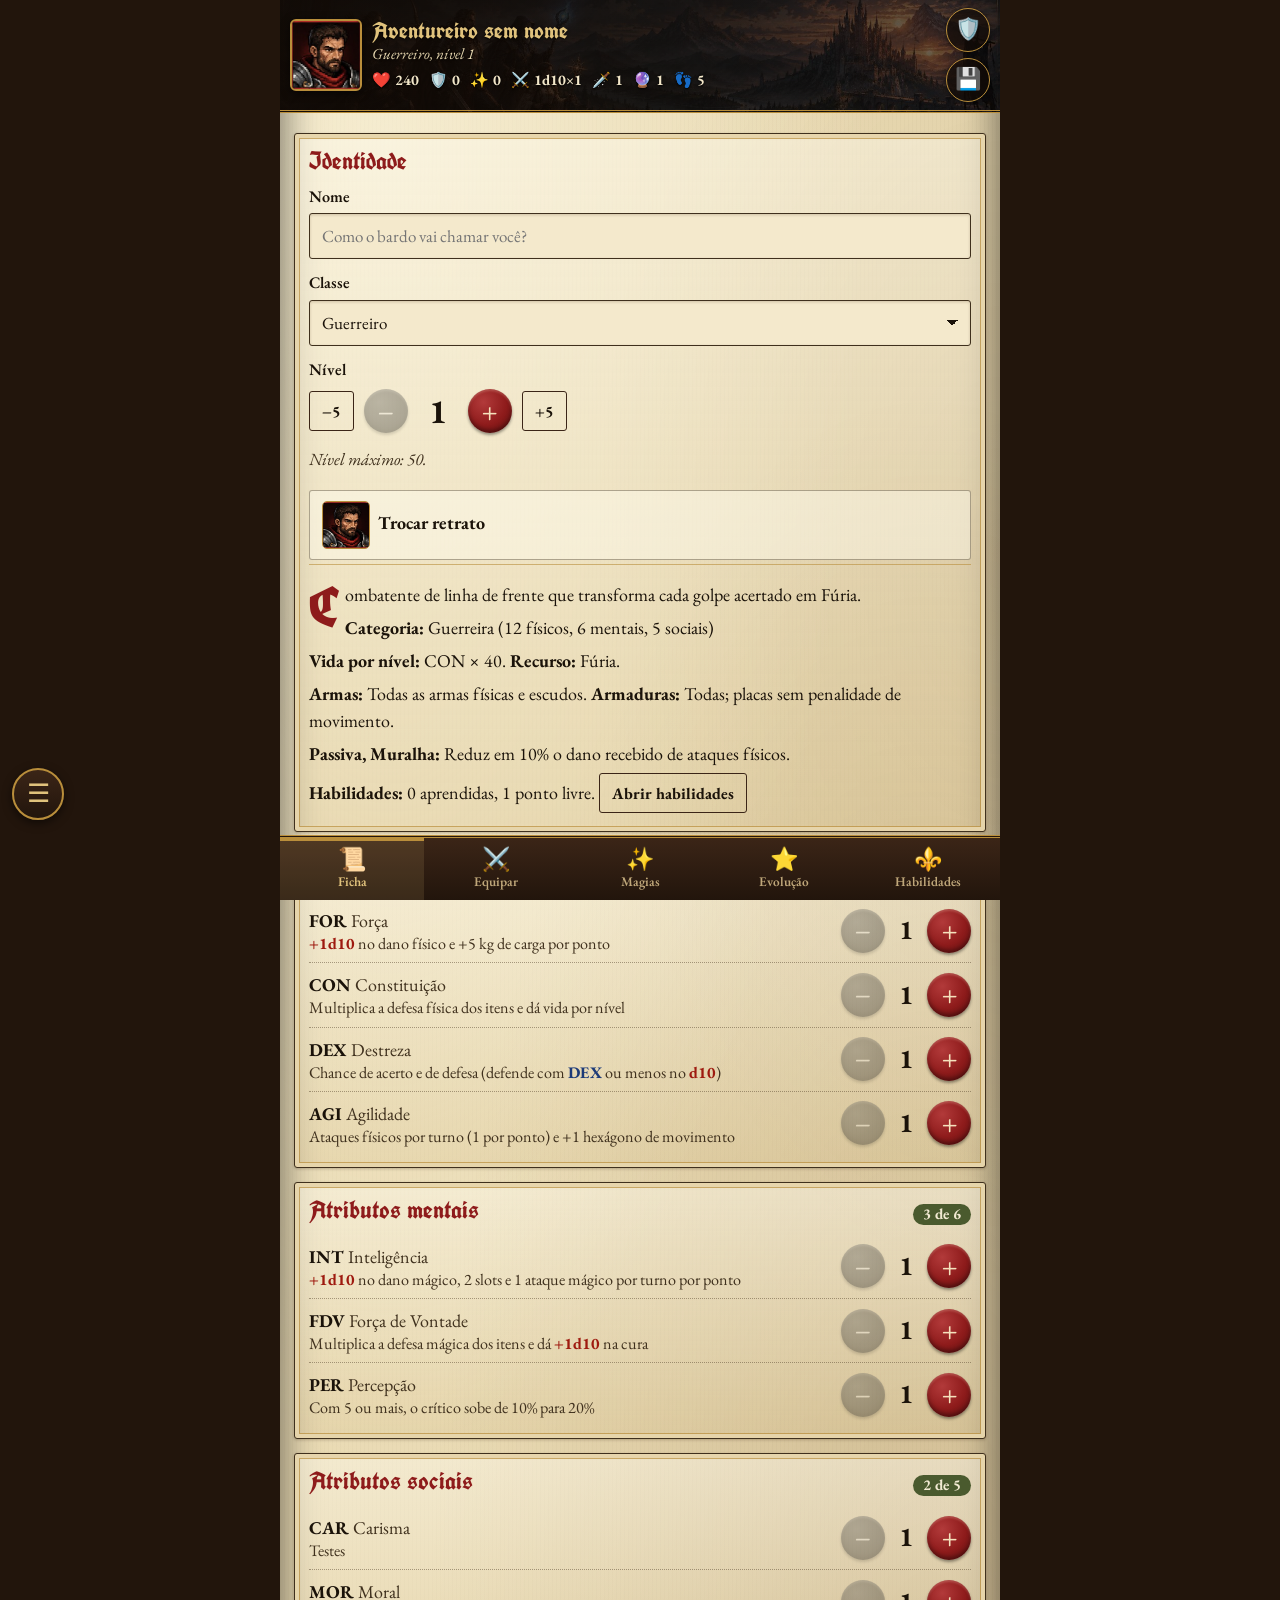
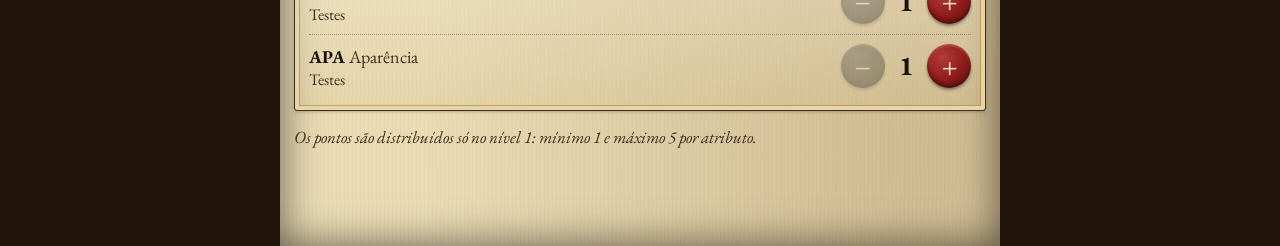
==== commit 1cb19468: "Add files via upload" ====
--- a/index.html
+++ b/index.html
@@ -46,22 +46,34 @@
 
 /* ---------- Cabeçalho ---------- */
 .topo{
-  position:sticky;top:0;z-index:5;text-align:center;
-  padding:calc(10px + env(safe-area-inset-top,0px)) 58px 10px;
-  background:linear-gradient(180deg,var(--couro),var(--couro-escuro));
+  position:sticky;top:0;z-index:5;
+  padding:calc(8px + env(safe-area-inset-top,0px)) 10px 8px;
+  background:linear-gradient(90deg,rgba(18,11,6,.92) 0%,rgba(18,11,6,.72) 45%,rgba(18,11,6,.35) 100%),url('imagens/cabecalho.jpg') center 35%/cover no-repeat,var(--couro-escuro);
   border-bottom:3px double var(--ouro);color:var(--ouro-claro);
 }
-.topo h1{font-family:var(--titulo);font-weight:700;font-size:1.75rem;line-height:1.05;margin:0;text-shadow:0 2px 0 #000}
-.topo .quem{display:flex;align-items:center;justify-content:center;flex-wrap:wrap;gap:4px 10px;margin-top:4px;min-height:1.3em}
-.topo .quem-texto{font-style:italic;font-size:.95rem;color:#d9c6a0}
-.btn-status{display:inline-flex;align-items:center;gap:5px;min-height:36px;padding:4px 12px;cursor:pointer;
-  font-family:var(--texto);font-size:.92rem;font-weight:700;color:var(--ouro-claro);
-  background:rgba(224,194,124,.1);border:1px solid var(--ouro);border-radius:18px}
-.btn-status[aria-current=page]{background:var(--ouro);color:var(--couro-escuro)}
-.botao-menu{
-  position:absolute;left:10px;top:calc(12px + env(safe-area-inset-top,0px));width:44px;height:44px;cursor:pointer;
-  background:none;border:1px solid var(--ouro);border-radius:3px;color:var(--ouro-claro);font-size:1.4rem;line-height:1;
-}
+.topo-conteudo{display:flex;align-items:center;gap:10px}
+.retrato-topo{flex:none;width:72px;height:72px;padding:0;cursor:pointer;border:2px solid var(--ouro);border-radius:6px;overflow:hidden;background:var(--couro-escuro);box-shadow:0 2px 8px rgba(0,0,0,.6)}
+.retrato-topo img{display:block;width:100%;height:100%;object-fit:cover}
+.info-topo{flex:1;min-width:0;text-shadow:0 1px 2px #000}
+.nome-topo{font-family:var(--titulo);font-weight:700;font-size:1.35rem;line-height:1.1;color:var(--ouro-claro);white-space:nowrap;overflow:hidden;text-overflow:ellipsis}
+.sub-topo{font-size:.9rem;color:#e8d8b0;font-style:italic}
+.stats-topo{display:flex;flex-wrap:wrap;gap:2px 10px;margin-top:3px;font-size:.88rem;font-weight:700;color:#f3e7c9}
+.stats-topo span{white-space:nowrap}
+.acoes-topo{flex:none;display:flex;flex-direction:column;gap:6px}
+.btn-icone{width:44px;height:44px;cursor:pointer;border:1px solid var(--ouro);border-radius:50%;font-size:1.25rem;line-height:1;
+  background:rgba(18,11,6,.7);color:var(--ouro-claro);box-shadow:0 1px 4px rgba(0,0,0,.6)}
+.btn-icone[aria-current=page]{background:var(--ouro)}
+.menu-flutuante{position:fixed;left:12px;bottom:calc(80px + env(safe-area-inset-bottom,0px));z-index:9;width:52px;height:52px;border-radius:50%;cursor:pointer;
+  border:2px solid var(--ouro);background:linear-gradient(180deg,var(--couro),var(--couro-escuro));color:var(--ouro-claro);font-size:1.5rem;line-height:1;box-shadow:0 3px 10px rgba(0,0,0,.55)}
+.retratos-grade{display:grid;grid-template-columns:repeat(auto-fill,minmax(72px,1fr));gap:8px;margin:6px 0 10px}
+.retratos-grade button{padding:0;cursor:pointer;border:2px solid transparent;border-radius:6px;overflow:hidden;background:var(--couro-escuro);aspect-ratio:1}
+.retratos-grade button[aria-pressed=true]{border-color:var(--lacre);box-shadow:0 0 0 2px var(--ouro)}
+.retratos-grade img{display:block;width:100%;height:100%;object-fit:cover}
+.mini-retrato{width:48px;height:48px;border-radius:5px;border:1px solid var(--ouro);object-fit:cover;flex:none;background:var(--couro-escuro)}
+.pers-linha{display:flex;align-items:center;gap:10px;padding:8px 0;border-top:1px dotted rgba(63,48,29,.45)}
+.pers-linha:first-of-type{border-top:none}
+.pers-linha .txt{flex:1;min-width:0}
+.pers-linha.atual{background:rgba(224,194,124,.18);margin:0 -8px;padding:8px}
 
 /* ---------- Menu lateral ---------- */
 .veu{position:fixed;inset:0;background:rgba(0,0,0,.55);z-index:25}
@@ -456,6 +468,22 @@
 .sub-abas button[aria-selected=true]{background:var(--couro);color:var(--ouro-claro)}
 .sub-abas .qtd{font-family:var(--texto);font-size:.8rem;padding:0 7px;border-radius:9px;background:var(--ouro);color:var(--couro-escuro);vertical-align:3px}
 
+/* ---------- Preparo de sessão ---------- */
+.abas-sessao{margin:12px 0 0}
+.abas-sessao .chip b{font-size:.8rem;margin-left:2px}
+.cartao-sessao .nome{font-size:1.1rem}
+.notas-sessao{min-height:220px;font-family:var(--texto);font-size:1rem}
+.form-sessao textarea{min-height:90px;font-family:var(--texto);font-size:1rem}
+.lista-form{margin-top:10px;padding:8px 10px;border:1px solid rgba(63,48,29,.35);border-radius:3px;background:rgba(255,252,240,.5)}
+.lista-form select,.lista-form input{margin:4px 0}
+.lista-form .lista-simples li{display:flex;justify-content:space-between;align-items:center;gap:8px}
+.so-print{display:none}
+@media print{
+  .no-print{display:none!important}
+  .so-print{display:block!important}
+  .secao-sessao{display:block!important;break-inside:avoid-page}
+}
+
 /* ---------- Dungeons ---------- */
 .dg-mapa-wrap{overflow:auto;margin:12px 0 4px;padding:8px;border:2px solid var(--couro);border-radius:4px;
   background:radial-gradient(ellipse at 50% 40%,#3a2a1c,#1d140c);max-height:70vh}
@@ -518,7 +546,7 @@
 @media print{
   @page{margin:12mm}
   body,.livro{background:#fff!important;box-shadow:none!important;padding:0!important;max-width:none!important}
-  .topo,.abas,.btn-topo,.imp-controles,.gaveta,.veu,.modal-fundo,.aviso-toast{display:none!important}
+  .topo,.abas,.btn-topo,.menu-flutuante,.imp-controles,.gaveta,.veu,.modal-fundo,.aviso-toast{display:none!important}
   .folha{padding:0!important}
   .imp-doc{border:none;padding:0;margin:0;font-size:9pt;overflow:visible;background:#fff}
   .imp-secao{break-before:page}
@@ -575,13 +603,23 @@
 <body>
 <div class="livro">
   <header class="topo" id="topo">
-    <button class="botao-menu" id="abrir-menu" aria-label="Abrir índice" aria-controls="gaveta" aria-expanded="false">☰</button>
-    <h1>Livro do Aventureiro</h1>
-    <div class="quem"><span class="quem-texto" id="quem"></span><button class="btn-status" id="btn-status" aria-label="Abrir Status do personagem">🛡️ Status</button></div>
+    <div class="topo-conteudo">
+      <button class="retrato-topo" id="retrato-topo" aria-label="Trocar de personagem"><img id="img-retrato" alt="" onerror="this.style.visibility='hidden'"></button>
+      <div class="info-topo">
+        <div class="nome-topo" id="quem"></div>
+        <div class="sub-topo" id="quem-sub"></div>
+        <div class="stats-topo" id="stats-topo"></div>
+      </div>
+      <div class="acoes-topo">
+        <button class="btn-icone" id="btn-status" aria-label="Status do personagem" title="Status">🛡️</button>
+        <button class="btn-icone" id="btn-pers" aria-label="Criar, abrir ou salvar personagem" title="Personagens">💾</button>
+      </div>
+    </div>
   </header>
   <main class="folha" id="conteudo"></main>
 </div>
 
+<button class="menu-flutuante" id="abrir-menu" aria-label="Abrir índice" aria-controls="gaveta" aria-expanded="false">☰</button>
 <div class="veu" id="veu" hidden></div>
 <div class="modal-fundo" id="modal-fundo" hidden>
   <div class="modal" role="dialog" aria-modal="true" aria-labelledby="modal-titulo">
@@ -638,7 +676,7 @@
 
 const SLOTS = [
   { id:'arma',       nome:'Arma principal', lista:() => ARMAS },
-  { id:'secundaria', nome:'Mão secundária (escudo ou foco de uma mão)', lista:() => [...ESCUDOS, ...ARMAS.filter(a => a.maos === 1 && a.foco)] },
+  { id:'secundaria', nome:'Mão secundária (escudo, foco ou arma leve)', lista:() => [...ESCUDOS, ...ARMAS.filter(a => a.maos === 1 && (a.foco || ['muito_leve','leve'].includes(a.categoria)))] },
   { id:'elmo',       nome:'Elmo',     lista:() => ARMADURAS.filter(a => a.slot === 'elmo') },
   { id:'peitoral',   nome:'Peitoral', lista:() => ARMADURAS.filter(a => a.slot === 'peitoral') },
   { id:'luvas',      nome:'Luvas',    lista:() => ARMADURAS.filter(a => a.slot === 'luvas') },
@@ -672,20 +710,25 @@
   bestiario:   { nome:'Bestiário',             ic:'🐉', grupo:'Biblioteca' },
   atlas:       { nome:'Atlas',                 ic:'🗺️', grupo:'Biblioteca' },
   tutoriais:   { nome:'Tutoriais',             ic:'🕯️', grupo:'Biblioteca' },
+  preparo:     { nome:'Preparo de sessão',     ic:'📝', grupo:'Mesa do mestre' },
   missoes:     { nome:'Missões',               ic:'📜', grupo:'Mesa do mestre' },
   impressao:   { nome:'Impressão de dados',    ic:'🖨️', grupo:'Mesa do mestre' }
 };
 
 /* ================= Personagem ================= */
+const retratoPadrao = cl => (RETRATOS[cl] || RETRATOS.guerreiro)[0];
+const todosRetratos = () => Object.values(RETRATOS).flat();
+const srcRetrato = id => `imagens/retratos/${id}.jpg`;
 function novo(classeId){
   const a = {}; ATRIBUTOS.forEach(x => a[x.id] = REGRAS.attrMin);
-  return { id:null, nome:'', classe: classeId || CLASSES[0].id, nivel:1, atributos:a, equip:{}, magias:[], pontosExtras:0, evolucao:{}, habilidades:[], recursoAtual:null, alvos:[], usosMagia:{}, pericias:[], periciasEquipadas:[] };
+  return { id:null, nome:'', retrato: retratoPadrao(classeId || CLASSES[0].id), classe: classeId || CLASSES[0].id, nivel:1, atributos:a, equip:{}, magias:[], pontosExtras:0, evolucao:{}, habilidades:[], recursoAtual:null, alvos:[], usosMagia:{}, pericias:[], periciasEquipadas:[] };
 }
 function normalizar(p){
   const base = novo(p && p.classe);
   if (!p || typeof p !== 'object') return base;
   const r = Object.assign({}, base, p);
   r.classe = classe(r.classe).id;
+  if (!todosRetratos().includes(r.retrato)) r.retrato = retratoPadrao(r.classe);
   r.atributos = Object.assign({}, base.atributos, p.atributos || {});
   ATRIBUTOS.forEach(x => r.atributos[x.id] = clamp(parseInt(r.atributos[x.id]) || 1, REGRAS.attrMin, REGRAS.attrMax));
   r.equip = Object.assign({}, p.equip || {});
@@ -759,6 +802,7 @@
   });
   const ef = lista.filter(x => x.efetivo);
   const escudo = (ef.find(x => x.slot.id === 'secundaria' && ehEscudo(x.it)) || {}).it || null;
+  const armaSec = (ef.find(x => x.slot.id === 'secundaria' && ARMAS.includes(x.it) && !x.it.foco) || {}).it || null;
 
   // Atributos finais
   const bonusAttr = {};
@@ -799,12 +843,14 @@
 
   // Chance de defesa
   const bonusEscudo = escudo ? escudo.defesa : 0;
-  const defesaBruta = dexEf + bonusEscudo;
+  const penDuasArmas = armaSec ? (REGRAS.duasArmas ? REGRAS.duasArmas.penalidadeDefesa : 1) : 0;
+  const defesaBruta = dexEf + bonusEscudo - penDuasArmas;
   const defesaD10 = clamp(defesaBruta, 0, REGRAS.defesaMaxD10);
 
   // Ações de ataque por turno
   // arma muito leve só dá a ação extra se a mão secundária estiver sem escudo
-  const acoesExtra = cat.acoesExtra && !escudo ? cat.acoesExtra : 0;
+  const catSec = armaSec ? CATEGORIAS_ARMA[armaSec.categoria] : null;
+  const acoesExtra = escudo ? 0 : Math.max(cat.acoesExtra || 0, (catSec && catSec.acoesExtra) || 0);
   if (cat.acoesExtra && escudo) avisos.push(`${arma.nome} só dá +${cat.acoesExtra} ação de ataque sem escudo. Com ${escudo.nome} na outra mão, o bônus não vale.`);
   const perdaEscudo = escudo ? (escudo.perdeAcao || 0) : 0;
   const acoesAtaque = Math.max(0, A.AGI + E.acoesAtaque + acoesExtra - perdaEscudo);
@@ -817,6 +863,7 @@
 
   // Dano físico (só dados)
   const dadosF = A.FOR + E.dadoFisico + (arma.dados || 0);
+  const dadosF2 = armaSec ? A.FOR + E.dadoFisico + (armaSec.dados || 0) : 0;
 
   // Magia e cura
   const dadosM = A.INT + E.dadoMagico + B.dadoMagico;
@@ -852,7 +899,7 @@
 
   return { cls, n, mult, A, bonusAttr, arma, cat, falta, dexEf, carga, peso, excesso, penCarga, movBruto, movimento,
     vida, df, dm, defF, defM, partesDF, partesDM, escudo, bonusEscudo, defesaBruta, defesaD10,
-    acoesExtra, perdaEscudo, acoesAtaque, custoAtaque, ataquesFis, turnosPorAtaque, ataquesMag,
+    armaSec, dadosF2, penDuasArmas, acoesExtra, perdaEscudo, acoesAtaque, custoAtaque, ataquesFis, turnosPorAtaque, ataquesMag,
     dadosF, dadosM, dadosC, slots, slotsUsados, crit, faixaBase, faixaCrit, critBonus, B, fontes, avisos, habilidades, pontosHab, pontosHabGastos, recursoMax, recursoInicial, recursoAtual, E, reacoes, gastos, totalEvo };
 }
 
@@ -860,14 +907,17 @@
 let aba = 'ficha';
 
 function atualizarTopo(){
-  const cls = classe(P.classe);
-  $('#quem').textContent = `${P.nome || 'Aventureiro sem nome'}, ${cls.nome.toLowerCase()} de nível ${P.nivel}`;
+  const cls = classe(P.classe), r = calcular(P);
+  $('#img-retrato').style.visibility = ''; $('#img-retrato').src = srcRetrato(P.retrato || retratoPadrao(P.classe));
+  $('#quem').textContent = P.nome || 'Aventureiro sem nome';
+  $('#quem-sub').textContent = `${cls.nome}, nível ${P.nivel}`;
+  $('#stats-topo').innerHTML = `<span title="Vida">❤️ ${fmt(r.vida)}</span><span title="Defesa física">🛡️ ${fmt(r.defF)}</span><span title="Defesa mágica">✨ ${fmt(r.defM)}</span><span title="Dano físico">⚔️ ${r.dadosF}d10×${r.n}</span><span title="Ataques físicos por turno">🗡️ ${r.acoesAtaque === 0 ? 0 : r.turnosPorAtaque > 1 ? `1/${r.turnosPorAtaque}t` : r.ataquesFis}</span><span title="Ataques mágicos por turno">🔮 ${r.ataquesMag}</span><span title="Movimento em hexágonos">👣 ${r.movimento}</span>`;
   document.documentElement.style.setProperty('--topo', $('#topo').offsetHeight + 'px');
 }
 
 const RENDER = {
   ficha:() => rFicha(), equipar:() => rEquipar(), magias:() => rMagias(), status:() => rStatus(), evolucao:() => rEvolucao(), salvos:() => rSalvos(),
-  itens:() => rCompItens(), habilidades:() => rHabilidades(), grimorio:() => rCompMagias(), pericias:() => rPericias(), bestiario:() => rBestiario(), atlas:() => rAtlas(), tutoriais:() => rTutoriais(), impressao:() => rImpressao(), missoes:() => rMissoes()
+  itens:() => rCompItens(), habilidades:() => rHabilidades(), grimorio:() => rCompMagias(), pericias:() => rPericias(), bestiario:() => rBestiario(), atlas:() => rAtlas(), tutoriais:() => rTutoriais(), impressao:() => rImpressao(), missoes:() => rMissoes(), preparo:() => rPreparo()
 };
 
 function render(){
@@ -907,6 +957,8 @@
       <button class="selo" data-nivel="1" aria-label="Aumentar nível"${P.nivel >= REGRAS.nivelMax ? ' disabled' : ''}>+</button>
       <button class="btn pequeno simples" data-nivel="5" aria-label="Aumentar 5 níveis"${P.nivel >= REGRAS.nivelMax ? ' disabled' : ''}>+5</button></div>
       <p class="nota">Nível máximo: ${REGRAS.nivelMax}.</p></div>
+    <details class="sub-bloco"><summary><img class="mini-retrato" src="${srcRetrato(P.retrato)}" alt="" style="vertical-align:middle;margin-right:8px">Trocar retrato</summary>
+      <div style="padding:0 12px 10px">${gradeRetratos(P.retrato, 'data-retrato-ficha', P.classe)}</div></details>
     <div class="classe-info">
       <p class="capitular">${esc(cls.descricao)}</p>
       <p><b>Categoria:</b> ${catC.nome} (${catC.pontos.fisico} físicos, ${catC.pontos.mental} mentais, ${catC.pontos.social} sociais)</p>
@@ -949,6 +1001,7 @@
     partes.push(`${c.nome}, ${it.maos === 2 ? 'duas mãos' : 'uma mão'}`);
     if (it.dados) partes.push(`dano ${it.dados}d10`);
     if (c.acoesExtra) partes.push(`+${c.acoesExtra} ação de ataque por turno, só sem escudo`);
+    if (it.maos === 1 && ['muito_leve','leve'].includes(it.categoria)) partes.push('pode ir na mão secundária');
     if (c.custo > 1) partes.push(`cada ataque custa ${c.custo} ações`);
     if (c.forMin) partes.push(`FOR ${c.forMin}`);
     if (it.alcance > 1) partes.push(`alcance ${it.alcance}`);
@@ -1000,6 +1053,7 @@
   }
   if (ehEscudo(it) && it.perdeAcao && r.A.AGI + r.E.acoesAtaque - it.perdeAcao <= 0) msgs.push('Com sua AGI, você ficaria sem ataques físicos');
   if (ehEscudo(it) && r.cat.acoesExtra) msgs.push(`Com escudo, ${r.arma.nome} perde o +${r.cat.acoesExtra} ação de ataque`);
+  if (slotId === 'secundaria' && ARMAS.includes(it) && !it.foco) msgs.push('Duas armas: −1 na chance de defesa');
   if (slotId === 'arma' && ARMAS.includes(it) && (CATEGORIAS_ARMA[it.categoria] || {}).acoesExtra && r.escudo) msgs.push(`Com ${r.escudo.nome} na outra mão, não ganha o +1 ação de ataque`);
   if (slotId.startsWith('acess')) {
     const outro = SLOTS.some(s => s.id !== slotId && s.id.startsWith('acess') && P.equip[s.id] === it.id);
@@ -1022,7 +1076,7 @@
   const lista = todos.filter(it => (modalTier === 'todos' || it.tier === modalTier) && (!modalBusca.trim() || combinaBusca(it, modalBusca)));
   const grupos = {};
   lista.forEach(it => {
-    const g = s.id === 'secundaria' ? (ehEscudo(it) ? 'Escudos' : 'Focos de uma mão')
+    const g = s.id === 'secundaria' ? (ehEscudo(it) ? 'Escudos' : it.foco ? 'Focos de uma mão' : 'Armas leves (−1 na defesa)')
       : s.id === 'arma' ? (it.foco ? 'Armas mágicas' : CATEGORIAS_ARMA[it.categoria].nome)
       : ARMADURAS.includes(it) ? TIPOS_ARMADURA[it.tipo] : TIERS[it.tier].nome;
     (grupos[g] = grupos[g] || []).push(it);
@@ -1065,7 +1119,7 @@
   $('#modal-fundo').hidden = true;
   document.body.style.overflow = '';
   const volta = modalVolta || document.querySelector(`[data-escolher="${modalSlot}"]`);
-  modalSlot = null; modalVolta = null; modalMagia = null; modalMon = null;
+  modalSlot = null; modalVolta = null; modalMagia = null; modalMon = null; modalForm = null; modalPers = false;
   if (!viaHistorico && history.state && history.state.modal) { try { history.back(); } catch(e) {} }
   if (volta) volta.focus();
 }
@@ -1256,11 +1310,11 @@
     card('vida', 'Vida', fmt(r.vida), `CON ${A.CON} × ${r.cls.fatorVida} × nível ${n}${r.E.vida ? `, +${r.E.vida}` : ''}`,
       `<div class="formula">Vida = ${REGRAS.vidaBase} + CON × fator da classe × nível${r.E.vida ? ' + evolução' : ''}</div>
        ${REGRAS.vidaBase} + ${A.CON} × ${r.cls.fatorVida} × ${n}${r.E.vida ? ` + ${r.E.vida}` : ''} = <b>${fmt(r.vida)}</b>`, 'vida'),
-    card('defd10', 'Chance de defesa', `${r.defesaD10} ou menos`, `${r.defesaD10 * 10}% no d10${r.escudo ? ', com escudo' : ''}`,
+    card('defd10', 'Chance de defesa', `${r.defesaD10} ou menos`, `${r.defesaD10 * 10}% no d10${r.escudo ? ', com escudo' : ''}${r.armaSec ? ', duas armas' : ''}`,
       `<p>Quando um ataque vem na sua direção, role 1d10: com resultado igual ou menor que o valor, você defende.</p>
-       <div class="formula">Defesa = DEX + escudo (máximo ${REGRAS.defesaMaxD10})</div>
+       <div class="formula">Defesa = DEX + escudo − 1 com arma na mão secundária (máximo ${REGRAS.defesaMaxD10})</div>
        DEX ${A.DEX}${r.falta ? ` − ${r.falta * REGRAS.penalidadeFOR.dex} (FOR abaixo do exigido pela arma)` : ''}` +
-       (r.escudo ? ` + ${r.bonusEscudo} (${esc(r.escudo.nome)})` : '') + ` = ${r.defesaBruta}` +
+       (r.escudo ? ` + ${r.bonusEscudo} (${esc(r.escudo.nome)})` : '') + (r.armaSec ? ` − ${r.penDuasArmas} (duas armas: ${esc(r.armaSec.nome)})` : '') + ` = ${r.defesaBruta}` +
        (r.defesaBruta > REGRAS.defesaMaxD10 ? `, limitado a ${REGRAS.defesaMaxD10} porque um 10 sempre falha` : '') +
        `<br>Resultado: defende com <b>${r.defesaD10} ou menos</b>.` +
        (r.escudo ? '' : `<p>Um escudo na mão secundária soma +1 (leve) ou +2 (pesado).</p>`)),
@@ -1275,9 +1329,9 @@
   ], '', 'q4');
 
   // ----- Ataque -----
-  let expFis = `<div class="formula">Ataques físicos = AGI + evolução + arma muito leve (sem escudo) − escudo pesado</div>AGI ${A.AGI}` +
+  let expFis = `<div class="formula">Ataques físicos = AGI + evolução + arma muito leve (sem escudo, em qualquer mão) − escudo pesado</div>AGI ${A.AGI}` +
     (r.E.acoesAtaque ? ` + ${r.E.acoesAtaque} (evolução)` : '') +
-    (r.acoesExtra ? ` + ${r.acoesExtra} (arma ${r.cat.nome.toLowerCase()})` : '') +
+    (r.acoesExtra ? ` + ${r.acoesExtra} (arma muito leve)` : '') +
     (r.perdaEscudo ? ` − ${r.perdaEscudo} (${esc(r.escudo.nome)})` : '') +
     ` = <b>${r.acoesAtaque}</b> ${r.acoesAtaque === 1 ? 'ação' : 'ações'} de ataque.<p>`;
   if (r.acoesAtaque === 0) expFis += 'Sem ações de ataque, você não ataca fisicamente neste turno.';
@@ -1292,6 +1346,9 @@
       `<div class="formula">Dano = (FOR${r.E.dadoFisico ? ' + dano natural' : ''} + dado da arma) d10 × nível</div>
        Arma: ${esc(r.arma.nome)} (${r.arma.dados || 0}d10)<br>(${A.FOR}${r.E.dadoFisico ? ` + ${r.E.dadoFisico}` : ''} + ${r.arma.dados || 0}) d10 × ${n} = <b>${r.dadosF}d10 × ${n}</b>
        <p>Some os dados, multiplique pelo nível e subtraia a defesa física do alvo em cada ataque.</p>`),
+    ...(r.armaSec ? [card('fis2', 'Dano da mão secundária', `${r.dadosF2}d10 × ${n}`, `${esc(r.armaSec.nome)}, por ataque`,
+      `<div class="formula">Dano = (FOR + dado da arma secundária) d10 × nível</div>(${A.FOR}${r.E.dadoFisico ? ` + ${r.E.dadoFisico}` : ''} + ${r.armaSec.dados || 0}) d10 × ${n} = <b>${r.dadosF2}d10 × ${n}</b>
+       <p>Com duas armas, cada ação de ataque escolhe com qual arma atacar. Em troca, a chance de defesa cai ${r.penDuasArmas}.</p>`)] : []),
     card('atqmag', 'Ataques mágicos', r.ataquesMag, 'por turno (INT)',
       `<div class="formula">Ataques mágicos = INT</div>INT ${A.INT} = <b>${r.ataquesMag}</b> por turno.
        <p>Cada magia lançada gasta 1 ataque mágico. Os ataques mágicos são separados dos físicos.</p>`),
@@ -1417,6 +1474,63 @@
 }
 
 /* ----- Salvos ----- */
+function salvarPersonagem(){
+  const salvos = lsGet(LS_SALVOS, []);
+  if (!P.id) P.id = 'p' + Date.now().toString(36) + Math.random().toString(36).slice(2, 6);
+  const copia = JSON.parse(JSON.stringify(P)); copia.salvoEm = Date.now();
+  const i = salvos.findIndex(x => x.id === P.id);
+  i >= 0 ? salvos[i] = copia : salvos.push(copia);
+  toast(lsSet(LS_SALVOS, salvos) ? `${P.nome || 'Personagem'} salvo` : 'Não foi possível salvar neste navegador');
+}
+/* ----- Modal de personagens ----- */
+let modalPers = false, persNovo = null;
+function gradeRetratos(atual, attr, primeiro){
+  const ordem = [primeiro, ...Object.keys(RETRATOS).filter(k => k !== primeiro)].filter(k => RETRATOS[k]);
+  return ordem.map(k => `<p class="nota" style="margin:6px 0 0">${esc(classe(k).nome)}</p><div class="retratos-grade">${RETRATOS[k].map(id => `<button ${attr}="${id}" aria-pressed="${id === atual}" aria-label="Retrato ${id}"><img src="${srcRetrato(id)}" alt="" loading="lazy"></button>`).join('')}</div>`).join('');
+}
+function renderPers(){
+  const salvos = lsGet(LS_SALVOS, []), n = persNovo;
+  $('#modal-titulo').innerHTML = `Personagens<small>criar, abrir ou salvar</small>`;
+  $('#modal-filtros').innerHTML = '';
+  $('#modal-lista').innerHTML = `<div class="info-corpo">
+    <h3 class="sub-titulo">Personagem atual</h3>
+    <div class="pers-linha atual"><img class="mini-retrato" src="${srcRetrato(P.retrato)}" alt=""><div class="txt"><b>${esc(P.nome || 'Sem nome')}</b><br><small>${classe(P.classe).nome}, nível ${P.nivel}${P.id ? '' : ' · ainda não salvo'}</small></div>
+      <button class="btn pequeno lacre" data-pers-salvar="1">💾 Salvar</button></div>
+    <h3 class="sub-titulo">Abrir personagem salvo</h3>
+    ${salvos.length ? salvos.map(x => `<div class="pers-linha${x.id === P.id ? ' atual' : ''}"><img class="mini-retrato" src="${srcRetrato(todosRetratos().includes(x.retrato) ? x.retrato : retratoPadrao(x.classe))}" alt=""><div class="txt"><b>${esc(x.nome || 'Sem nome')}</b><br><small>${classe(x.classe).nome}, nível ${x.nivel}</small></div>
+      ${x.id === P.id ? '<small>aberto</small>' : `<button class="btn pequeno" data-pers-abrir="${esc(x.id)}">Abrir</button>`}</div>`).join('') : '<p class="vazio">Nenhum personagem salvo ainda.</p>'}
+    <h3 class="sub-titulo">Criar novo personagem</h3>
+    <div class="campo"><label for="pers-nome">Nome</label><input type="text" id="pers-nome" value="${esc(n.nome)}" placeholder="Nome do aventureiro" maxlength="40"></div>
+    <div class="campo"><label for="pers-classe">Classe</label><select id="pers-classe">${CLASSES.map(c => `<option value="${c.id}"${c.id === n.classe ? ' selected' : ''}>${c.nome}</option>`).join('')}</select></div>
+    <p style="margin:4px 0 0"><b>Escolha o retrato</b></p>
+    ${gradeRetratos(n.retrato, 'data-pers-retrato', n.classe)}
+    <button class="btn lacre" data-pers-criar="1">Criar personagem</button>
+    <p class="nota">O personagem atual é salvo antes de criar ou abrir outro.</p>
+  </div>`;
+}
+function abrirPersonagens(){
+  modalSlot = null; modalMagia = null; modalMon = null; modalForm = null; modalPers = true; modalVolta = $('#btn-pers');
+  persNovo = persNovo || { nome: '', classe: P.classe, retrato: retratoPadrao(P.classe) };
+  renderPers();
+  $('#modal-fundo').hidden = false; document.body.style.overflow = 'hidden'; $('#modal-lista').scrollTop = 0;
+  try { history.pushState({ modal:true }, ''); } catch(e) {}
+}
+function acaoPers(b){
+  if (b.dataset.persSalvar) { salvarPersonagem(); renderPers(); render(); return true; }
+  if (b.dataset.persRetrato) { persNovo.retrato = b.dataset.persRetrato; renderPers(); return true; }
+  if (b.dataset.persAbrir) {
+    const s = lsGet(LS_SALVOS, []).find(x => x.id === b.dataset.persAbrir); if (!s) return true;
+    if (P.id || P.nome) salvarPersonagem();
+    P = normalizar(s); habClasse = null; modalPers = false; fecharModal(); irPara('status'); toast(`${P.nome || 'Personagem'} aberto`); return true;
+  }
+  if (b.dataset.persCriar) {
+    if (P.id || P.nome) salvarPersonagem();
+    P = novo(persNovo.classe); P.nome = persNovo.nome.trim(); P.retrato = persNovo.retrato; habClasse = null; subAbaHab = 'habilidades';
+    persNovo = null; modalPers = false; fecharModal(); irPara('ficha'); toast(`${P.nome || 'Novo personagem'} criado. Distribua os atributos.`); return true;
+  }
+  return false;
+}
+
 function rSalvos(){
   const salvos = lsGet(LS_SALVOS, []);
   let h = `<section class="bloco"><h2>Este personagem</h2>
@@ -1427,7 +1541,7 @@
   if (!salvos.length) h += `<p class="vazio">Nenhum personagem salvo. Monte sua ficha e toque em Salvar personagem.</p>`;
   salvos.forEach(s => {
     const c = classe(s.classe);
-    h += `<div class="salvo"><div><div class="n">${esc(s.nome || 'Sem nome')}</div>
+    h += `<div class="salvo"><img class="mini-retrato" src="${srcRetrato(todosRetratos().includes(s.retrato) ? s.retrato : retratoPadrao(s.classe))}" alt=""><div style="flex:1"><div class="n">${esc(s.nome || 'Sem nome')}</div>
       <div class="m">${c.nome}, nível ${s.nivel}${s.salvoEm ? `, salvo em ${new Date(s.salvoEm).toLocaleDateString('pt-BR')}` : ''}</div></div>
       <div class="botoes"><button class="btn pequeno" data-carregar="${esc(s.id)}">Abrir</button>
       <button class="btn pequeno lacre" data-apagar="${esc(s.id)}">Apagar</button></div></div>`;
@@ -1585,7 +1699,8 @@
   fasesAtivas.forEach(f => { const m = f.mod || {}; md.ataques += m.ataques || 0; md.dados += m.dados || 0; md.df *= m.df == null ? 1 : m.df; md.dm *= m.dm == null ? 1 : m.dm; });
   const defF = Math.round(df * A.CON * mult * D.defesa * md.df);
   const defM = Math.round(dm * A.FDV * mult * D.defesa * md.dm);
-  const defD10 = Math.min(REGRAS.defesaMaxD10, A.DEX + (escudo ? escudo.defesa : 0));
+  const armaSecM = sec && ARMAS.includes(sec) && !sec.foco ? sec : null;
+  const defD10 = Math.max(0, Math.min(REGRAS.defesaMaxD10, A.DEX + (escudo ? escudo.defesa : 0) - (armaSecM ? 1 : 0)));
   const cat = arma && !arma.foco ? CATEGORIAS_ARMA[arma.categoria] : CATEGORIAS_ARMA.desarmado;
   const acoes = Math.max(0, A.AGI + md.ataques + (escudo ? 0 : (cat.acoesExtra || 0)) - (escudo ? escudo.perdeAcao || 0 : 0));
   const custoAt = cat.custo || 1;
@@ -2331,7 +2446,7 @@
     <ul>
       <li><b>Vida</b> = ${R.vidaBase} + CON × fator da classe × nível (${CLASSES.map(c => `${c.nome} ${c.fatorVida}`).join(', ')}).</li>
       <li><b>Defesa física</b> = DF dos itens × CON × ⌈nível ÷ 2⌉. <b>Defesa mágica</b> = DM dos itens × FDV × ⌈nível ÷ 2⌉. Subtraídas de cada ataque.</li>
-      <li><b>Chance de defesa</b>: 1d10 ≤ DEX + escudo (leve +1, pesado +2 e −1 ação). Máximo ${R.defesaMaxD10}.</li>
+      <li><b>Chance de defesa</b>: 1d10 ≤ DEX + escudo (leve +1, pesado +2 e −1 ação). Arma leve ou muito leve na mão secundária: −1. Máximo ${R.defesaMaxD10}.</li>
       <li><b>Dano físico</b> = (FOR + dado da arma) d10 × nível − DF do alvo. Mínimo ${R.danoMinimoPct}% do dano bruto.</li>
       <li><b>Dano mágico</b> = (INT + foco + dado da magia) d10 × nível − DM do alvo. <b>Cura</b> = (FDV + foco + dado) d10 × nível.</li>
       <li><b>Ataques físicos por turno</b> = AGI (+1 com arma muito leve sem escudo, −1 escudo pesado). Arma muito pesada: 2 ações por ataque. <b>Ataques mágicos</b> = INT. <b>Reações</b> = ${R.reacoesBase} + evolução.</li>
@@ -2496,6 +2611,163 @@
   return h + `</div>`;
 }
 
+/* ----- Preparo de sessão ----- */
+const LS_SESSOES = 'rpgHex_sessoes';
+let SESSOES = lsGet(LS_SESSOES, []) || [];
+let sessaoAberta = null, abaSessao = 'npcs', modalForm = null;
+const salvarSessoes = () => lsSet(LS_SESSOES, SESSOES);
+const novoId = p => p + Date.now().toString(36) + Math.random().toString(36).slice(2, 6);
+const sessao = () => SESSOES.find(x => x.id === sessaoAberta) || null;
+const TIPOS_LOCAL = { cidade:'🏰 Cidade', vila:'🏘️ Vila', caverna:'🪨 Caverna', dungeon:'⛓️ Dungeon', ruina:'🏚️ Ruína', templo:'🛕 Templo', floresta:'🌲 Floresta', fortaleza:'🛡️ Fortaleza', estrada:'🧭 Estrada', outro:'📍 Outro' };
+const ATITUDES = { amigavel:'😊 Amigável', neutro:'😐 Neutro', desconfiado:'🤨 Desconfiado', hostil:'😠 Hostil' };
+const SECOES_SESSAO = {
+  npcs:      { nome:'NPCs',      ic:'🗣️', um:'NPC' },
+  lojas:     { nome:'Lojas',     ic:'🛒', um:'loja' },
+  locais:    { nome:'Locais',    ic:'📍', um:'local' },
+  encontros: { nome:'Encontros', ic:'⚔️', um:'encontro' },
+  tesouros:  { nome:'Tesouros',  ic:'💰', um:'tesouro' },
+  notas:     { nome:'Notas',     ic:'✒️', um:'nota' }
+};
+// "5 ouro 20 prata", "3 platina", "12" (ouro) -> bronze
+function lerMoedas(txt){
+  if (txt == null || String(txt).trim() === '') return null;
+  const t = semAcento(String(txt)); let total = 0, achou = false;
+  const re = /(\d+(?:[.,]\d+)?)\s*(platina|ouro|prata|bronze|po|pp|pb)?/g; let m;
+  while ((m = re.exec(t))) { const n = parseFloat(m[1].replace(',', '.')); if (isNaN(n)) continue; achou = true;
+    const u = m[2] || 'ouro'; total += n * ({ platina: 1000000, ouro: 1000, po: 1000, prata: 10, pp: 10, bronze: 1, pb: 1 }[u] || 1000); }
+  return achou ? Math.round(total) : null;
+}
+function opcoesAgrupadas(lista, grupoDe, rotulo){
+  const g = {}; lista.forEach(x => (g[grupoDe(x)] = g[grupoDe(x)] || []).push(x));
+  return Object.entries(g).map(([k, xs]) => `<optgroup label="${esc(k)}">${xs.map(x => `<option value="${x.id}">${esc(rotulo(x))}</option>`).join('')}</optgroup>`).join('');
+}
+const optItens = () => opcoesAgrupadas(porTier(TODOS), it => `${CATS_ITENS[catItem(it)]}`, it => `${it.nome} (${TIERS[it.tier].nome})`);
+const optMagias = () => opcoesAgrupadas(porTier(MAGIAS), m => CATEGORIAS_MAGIA[m.categoria], m => `${m.nome} (${TIERS[m.tier].nome})`);
+const optPericias = () => opcoesAgrupadas(PERICIAS, p => p.attr, p => p.nome);
+const optMonstros = () => opcoesAgrupadas(porDificuldade(MONSTROS), m => `${m.dificuldade} ${DIFICULDADES[m.dificuldade].nome}`, m => m.nome);
+
+function rPreparo(){
+  const ss = sessao();
+  if (!ss) return `<h2 class="titulo-pagina">Preparo de sessão</h2>
+    <p class="intro">Monte cada sessão antes de jogar: NPCs, lojas com itens, magias e perícias, locais, encontros com monstros e tesouros. Tudo fica salvo neste aparelho.</p>
+    <div class="botoes no-print"><button class="btn lacre" data-sessao-nova="1">＋ Nova sessão</button></div>
+    ${SESSOES.length ? SESSOES.slice().reverse().map(x => `<section class="bloco missao-card"><h2><button class="nome-missao" data-sessao-abrir="${x.id}">${esc(x.titulo || 'Sessão sem nome')}</button> <small>${esc(x.data || '')}</small></h2>
+      <p>${esc(x.resumo || '')}</p>
+      <p class="meta-missao">${Object.entries(SECOES_SESSAO).filter(([k]) => k !== 'notas').map(([k, sc]) => `${sc.ic} ${(x[k] || []).length}`).join(' · ')}</p>
+      <div class="botoes no-print"><button class="btn pequeno" data-sessao-abrir="${x.id}">Abrir</button><button class="btn pequeno simples" data-sessao-duplicar="${x.id}">Duplicar</button><button class="btn pequeno lacre" data-sessao-apagar="${x.id}">Apagar</button></div></section>`).join('')
+      : '<section class="bloco"><p class="vazio">Nenhuma sessão ainda. Toque em Nova sessão para começar.</p></section>'}
+    <section class="bloco no-print"><h2>Cópia de segurança</h2>
+      <p style="margin-top:0">Exporte as sessões para guardar ou passar para outro aparelho.</p>
+      <textarea id="backup-sessoes" aria-label="Backup das sessões" spellcheck="false"></textarea>
+      <div class="botoes" style="margin-top:10px"><button class="btn" data-sessao-exportar="1">Exportar</button><button class="btn simples" data-sessao-importar="1">Importar</button></div></section>`;
+  const secoes = Object.entries(SECOES_SESSAO);
+  return `<div class="no-print"><button class="btn pequeno simples" data-sessao-fechar="1">← Todas as sessões</button></div>
+    <section class="bloco"><h2>📝 ${esc(ss.titulo || 'Sessão sem nome')}</h2>
+      <div class="campo no-print"><label for="ss-titulo">Título</label><input type="text" id="ss-titulo" value="${esc(ss.titulo || '')}" placeholder="Ex.: Sessão 12, a descida ao fosso"></div>
+      <div class="campo no-print"><label for="ss-data">Data</label><input type="text" id="ss-data" value="${esc(ss.data || '')}" placeholder="Ex.: sábado, 20h"></div>
+      <div class="campo no-print"><label for="ss-resumo">Resumo e objetivo</label><textarea id="ss-resumo" placeholder="O que deve acontecer nesta sessão">${esc(ss.resumo || '')}</textarea></div>
+      <div class="so-print"><p><b>${esc(ss.data || '')}</b></p><p>${esc(ss.resumo || '')}</p></div>
+      <div class="botoes no-print"><button class="btn simples pequeno" data-imprimir="1">🖨️ Imprimir esta sessão</button></div>
+    </section>
+    <div class="chips abas-sessao no-print" role="tablist">${secoes.map(([k, sc]) => `<button class="chip" data-aba-sessao="${k}" aria-pressed="${abaSessao === k}">${sc.ic} ${sc.nome}${k !== 'notas' ? ` <b>${(ss[k] || []).length}</b>` : ''}</button>`).join('')}</div>
+    ${secoes.map(([k, sc]) => `<section class="bloco secao-sessao${abaSessao === k ? '' : ' so-print'}"><h2>${sc.ic} ${sc.nome}</h2>
+      ${k === 'notas' ? `<textarea id="ss-notas" class="notas-sessao" placeholder="Anotações livres: ganchos, nomes, regras da casa, o que os jogadores fizeram...">${esc(ss.notas || '')}</textarea><div class="so-print" style="white-space:pre-wrap">${esc(ss.notas || '')}</div>`
+        : `${(ss[k] || []).length ? ss[k].map((x, i) => cartaoSessao(k, x, i, ss)).join('') : `<p class="vazio">Nenhum ${sc.um} ainda.</p>`}
+           <button class="btn no-print" data-form-novo="${k}">＋ Adicionar ${sc.um}</button>`}
+    </section>`).join('')}`;
+}
+function listaLinks(tipo, lista){
+  if (!lista || !lista.length) return '';
+  if (tipo === 'itens') return lista.map(x => { const it = item(x.id); return it ? `${tierBadge(it.tier)} <button class="nome-magia" data-item-info="${it.id}">${esc(it.nome)}</button>${x.preco != null ? ` <small>${moedas(x.preco)}</small>` : ''}${x.qtd > 1 ? ` ×${x.qtd}` : ''}` : ''; }).join('<br>');
+  if (tipo === 'magias') return lista.map(x => { const m = magia(x.id); return m ? `✨ <button class="nome-magia" data-magia-info="${m.id}">${esc(m.nome)}</button> <small>${x.cond ? esc(x.cond) : x.preco != null ? moedas(x.preco) : ''}</small>` : ''; }).join('<br>');
+  if (tipo === 'pericias') return lista.map(x => { const p = PERICIAS.find(q => q.id === x.id); return p ? `🎓 <button class="nome-magia" data-pericia-cat="${p.id}">${esc(p.nome)}</button> <small>${FORMAS_ENSINO[x.forma] || ''}${x.custo ? `: ${esc(x.custo)}` : ''}</small>` : ''; }).join('<br>');
+  if (tipo === 'monstros') return lista.map(x => { const m = monstro(x.id); return m ? `${x.qtd > 1 ? `${x.qtd}× ` : ''}<button class="nome-magia" data-mon-info="${m.id}">${esc(m.nome)}</button> <small>nv ${x.nivel}, dif. ${x.dif}</small>` : ''; }).join('<br>');
+  return '';
+}
+function cartaoSessao(k, x, i, ss){
+  const npcNome = id => { const n = (ss.npcs || []).find(y => y.id === id); return n ? n.nome : id; };
+  let corpo = '';
+  if (k === 'npcs') corpo = `<p class="meta-missao">${x.papel ? esc(x.papel) : ''}${x.atitude ? ` · ${ATITUDES[x.atitude]}` : ''}${x.local ? ` · 📍 ${esc(x.local)}` : ''}</p><p>${esc(x.descricao || '')}</p>${x.notas ? `<p class="nota">${esc(x.notas)}</p>` : ''}`;
+  if (k === 'lojas') corpo = `<p class="meta-missao">${x.dono ? `🗣️ ${esc(x.dono)}` : ''}${x.local ? ` · 📍 ${esc(x.local)}` : ''}</p><p>${esc(x.descricao || '')}</p>
+    ${(x.itens || []).length ? `<p><b>Itens:</b><br>${listaLinks('itens', x.itens)}</p>` : ''}${(x.magias || []).length ? `<p><b>Magias:</b><br>${listaLinks('magias', x.magias)}</p>` : ''}${(x.pericias || []).length ? `<p><b>Perícias:</b><br>${listaLinks('pericias', x.pericias)}</p>` : ''}`;
+  if (k === 'locais') corpo = `<p class="meta-missao">${TIPOS_LOCAL[x.tipo] || ''}</p><p>${esc(x.descricao || '')}</p>
+    ${(x.npcs || []).length ? `<p><b>NPCs:</b> ${x.npcs.map(npcNome).map(esc).join(', ')}</p>` : ''}
+    ${(x.monstros || []).length ? `<p><b>Monstros:</b><br>${listaLinks('monstros', x.monstros)}</p>` : ''}
+    ${(x.itens || []).length || x.dinheiro ? `<p><b>Tesouros:</b><br>${x.dinheiro ? `💰 ${moedas(x.dinheiro)}<br>` : ''}${listaLinks('itens', x.itens)}</p>` : ''}
+    ${x.notas ? `<p class="nota">${esc(x.notas)}</p>` : ''}`;
+  if (k === 'encontros') corpo = `<p class="meta-missao">${x.local ? `📍 ${esc(x.local)}` : ''}</p><p>${esc(x.descricao || '')}</p>
+    ${(x.monstros || []).length ? `<p>${listaLinks('monstros', x.monstros)}</p><button class="btn pequeno no-print" data-enc-batalha="${i}">⚔️ Levar para a batalha</button>` : ''}`;
+  if (k === 'tesouros') corpo = `<p class="meta-missao">${x.local ? `📍 ${esc(x.local)}` : ''}</p><p>${esc(x.descricao || '')}</p>${x.dinheiro ? `<p>💰 ${moedas(x.dinheiro)}</p>` : ''}${(x.itens || []).length ? `<p>${listaLinks('itens', x.itens)}</p>` : ''}`;
+  return `<div class="entrada cartao-sessao"><div class="topo-hc"><span class="nome">${esc(x.nome || 'Sem nome')}</span>
+    <span class="no-print"><button class="btn pequeno simples" data-form-editar="${k}:${i}">Editar</button> <button class="btn pequeno simples" data-form-apagar="${k}:${i}">✕</button></span></div>${corpo}</div>`;
+}
+
+/* formulários (no modal) */
+const CAMPOS_FORM = {
+  npcs:      [['nome','Nome','text'],['papel','Papel (ex.: ferreiro, espião)','text'],['atitude','Atitude','select',ATITUDES],['local','Onde está','text'],['descricao','Descrição','area'],['notas','Segredos e notas do mestre','area']],
+  lojas:     [['nome','Nome da loja','text'],['dono','Dono','text'],['local','Onde fica','text'],['descricao','Descrição','area']],
+  locais:    [['nome','Nome do local','text'],['tipo','Tipo','select',TIPOS_LOCAL],['descricao','Descrição','area'],['dinheiro','Dinheiro escondido (ex.: 3 ouro 50 prata)','moeda'],['notas','Segredos e notas do mestre','area']],
+  encontros: [['nome','Nome do encontro','text'],['local','Onde acontece','text'],['descricao','Descrição e táticas','area']],
+  tesouros:  [['nome','Nome do tesouro','text'],['local','Onde está','text'],['dinheiro','Dinheiro (ex.: 2 platina 300 ouro)','moeda'],['descricao','Descrição','area']]
+};
+const LISTAS_FORM = { lojas: ['itens','magias','pericias'], locais: ['npcs','monstros','itens'], encontros: ['monstros'], tesouros: ['itens'] };
+function abrirForm(tipo, idx){
+  const ss = sessao(); const base = idx != null ? JSON.parse(JSON.stringify(ss[tipo][idx])) : { id: novoId('x') };
+  modalForm = { tipo, idx, dados: base };
+  modalSlot = null; modalMagia = null; modalMon = null; modalVolta = null;
+  renderForm();
+  $('#modal-fundo').hidden = false; document.body.style.overflow = 'hidden'; $('#modal-lista').scrollTop = 0;
+  try { history.pushState({ modal:true }, ''); } catch(e) {}
+}
+function renderForm(){
+  const f = modalForm, dd = f.dados, sc = SECOES_SESSAO[f.tipo], ss = sessao();
+  $('#modal-titulo').innerHTML = `${f.idx != null ? 'Editar' : 'Novo'} ${sc.um}<small>${esc(ss.titulo || 'Sessão')}</small>`;
+  $('#modal-filtros').innerHTML = '';
+  const campos = CAMPOS_FORM[f.tipo].map(([k, rot, tp, ops]) => `<div class="campo"><label for="ff-${k}">${rot}</label>${
+    tp === 'area' ? `<textarea id="ff-${k}" data-ff="${k}">${esc(dd[k] || '')}</textarea>` :
+    tp === 'select' ? `<select id="ff-${k}" data-ff="${k}"><option value="">—</option>${Object.entries(ops).map(([v, r]) => `<option value="${v}"${dd[k] === v ? ' selected' : ''}>${r}</option>`).join('')}</select>` :
+    tp === 'moeda' ? `<input type="text" id="ff-${k}" data-ff="${k}" data-moeda="1" value="${dd[k] ? esc(moedas(dd[k])) : ''}">` :
+    `<input type="text" id="ff-${k}" data-ff="${k}" value="${esc(dd[k] || '')}">`}</div>`).join('');
+  const listas = (LISTAS_FORM[f.tipo] || []).map(l => blocoListaForm(l, dd)).join('');
+  $('#modal-lista').innerHTML = `<div class="info-corpo form-sessao">${campos}${listas}
+    <div class="botoes" style="margin-top:14px"><button class="btn lacre" data-form-salvar="1">Salvar</button><button class="btn simples" data-form-cancelar="1">Cancelar</button></div></div>`;
+}
+function blocoListaForm(l, dd){
+  const atual = dd[l] || [], ss = sessao();
+  const itensLista = atual.map((x, i) => `<li>${l === 'npcs' ? esc(((ss.npcs || []).find(n => n.id === x) || {}).nome || x) : listaLinks(l, [x])} <button class="btn pequeno simples" data-lf-rem="${l}:${i}">✕</button></li>`).join('');
+  const titulo = { itens:'Itens', magias:'Magias que ensina ou vende', pericias:'Perícias que ensina', monstros:'Monstros', npcs:'NPCs presentes' }[l];
+  let adicionar = '';
+  if (l === 'itens') adicionar = `<select id="lf-itens">${optItens()}</select><div class="linha-dano"><input type="text" id="lf-itens-preco" placeholder="Preço (vazio = valor padrão)"><input type="text" inputmode="numeric" id="lf-itens-qtd" placeholder="Qtd" style="max-width:70px"></div>`;
+  if (l === 'magias') adicionar = `<select id="lf-magias">${optMagias()}</select><input type="text" id="lf-magias-preco" placeholder="Preço ou condição (ex.: missão)">`;
+  if (l === 'pericias') adicionar = `<select id="lf-pericias">${optPericias()}</select><div class="linha-dano"><select id="lf-pericias-forma">${Object.entries(FORMAS_ENSINO).map(([k, v]) => `<option value="${k}">${v}</option>`).join('')}</select><input type="text" id="lf-pericias-custo" placeholder="Custo, troca ou missão"></div>`;
+  if (l === 'monstros') adicionar = `<select id="lf-monstros">${optMonstros()}</select><div class="linha-dano"><input type="text" inputmode="numeric" id="lf-monstros-qtd" placeholder="Qtd" style="max-width:70px"><input type="text" inputmode="numeric" id="lf-monstros-nivel" placeholder="Nível (${P.nivel})"><select id="lf-monstros-dif"><option value="">Dif. original</option>${[1,2,3,4,5].map(d => `<option value="${d}">${d} ${DIFICULDADES[d].nome}</option>`).join('')}</select></div>`;
+  if (l === 'npcs') adicionar = (ss.npcs || []).length ? `<select id="lf-npcs">${ss.npcs.map(n => `<option value="${n.id}">${esc(n.nome || 'Sem nome')}</option>`).join('')}</select>` : '<p class="nota">Crie NPCs na aba NPCs para ligá-los aqui.</p>';
+  return `<div class="lista-form"><h3 class="sub-titulo">${titulo}</h3>${atual.length ? `<ul class="lista-simples">${itensLista}</ul>` : '<p class="vazio">Nenhum ainda.</p>'}
+    ${adicionar}${l !== 'npcs' || (ss.npcs || []).length ? `<button class="btn pequeno" data-lf-add="${l}">＋ Adicionar</button>` : ''}</div>`;
+}
+function acaoForm(b){
+  const f = modalForm; if (!f) return false; const dd = f.dados;
+  const v = id => ($('#' + id) || {}).value || '';
+  if (b.dataset.lfAdd) {
+    const l = b.dataset.lfAdd; dd[l] = dd[l] || [];
+    if (l === 'itens') { const it = item(v('lf-itens')); if (!it) return true; const p = lerMoedas(v('lf-itens-preco')); dd[l].push({ id: it.id, preco: p != null ? p : (PRECOS_ITEM[it.tier] ? precoItem(it) : null), qtd: parseInt(v('lf-itens-qtd')) || 1 }); }
+    if (l === 'magias') { const m = magia(v('lf-magias')); if (!m) return true; const txt = v('lf-magias-preco'), p = lerMoedas(txt); dd[l].push({ id: m.id, preco: p != null ? p : precoMagia(m), cond: p == null && txt ? txt : '' }); }
+    if (l === 'pericias') dd[l].push({ id: v('lf-pericias'), forma: v('lf-pericias-forma'), custo: v('lf-pericias-custo') });
+    if (l === 'monstros') { const m = monstro(v('lf-monstros')); if (!m) return true; dd[l].push({ id: m.id, qtd: parseInt(v('lf-monstros-qtd')) || 1, nivel: clamp(parseInt(v('lf-monstros-nivel')) || P.nivel, 1, REGRAS.nivelMax), dif: parseInt(v('lf-monstros-dif')) || m.dificuldade }); }
+    if (l === 'npcs') { const id = v('lf-npcs'); if (id && !dd[l].includes(id)) dd[l].push(id); }
+    renderForm(); return true;
+  }
+  if (b.dataset.lfRem) { const [l, i] = b.dataset.lfRem.split(':'); dd[l].splice(parseInt(i), 1); renderForm(); return true; }
+  if (b.dataset.formCancelar) { modalForm = null; fecharModal(); return true; }
+  if (b.dataset.formSalvar) {
+    const ss = sessao(); ss[f.tipo] = ss[f.tipo] || [];
+    if (!dd.nome) dd.nome = `${SECOES_SESSAO[f.tipo].um[0].toUpperCase()}${SECOES_SESSAO[f.tipo].um.slice(1)} sem nome`;
+    if (f.idx != null) ss[f.tipo][f.idx] = dd; else ss[f.tipo].push(dd);
+    salvarSessoes(); modalForm = null; fecharModal(); toast('Salvo'); const y = window.scrollY; render(); window.scrollTo(0, y); return true;
+  }
+  return false;
+}
+
 /* ----- Tutoriais ----- */
 function tabela(cab, linhas){
   return `<div class="tabela"><table><thead><tr>${cab.map(c => `<th>${c}</th>`).join('')}</tr></thead><tbody>` +
@@ -2504,6 +2776,16 @@
 function rTutoriais(){
   const R = REGRAS;
   const caps = [
+    ['Como usar o app', `
+      <p>O app tem duas partes. A <b>barra de baixo</b> é o seu personagem: Ficha (atributos e nível), Equipar, Magias, Evolução e Habilidades (com a aba de Perícias). No topo ficam o retrato, o nome, o nível, a vida (❤️), as defesas física (🛡️) e mágica (✨), o dano (⚔️), os ataques físicos (🗡️) e mágicos (🔮) por turno e o movimento em hexágonos (👣). À direita, o botão <b>🛡️</b> abre o Status (toque em qualquer card para ver a fórmula) e o botão <b>💾</b> (ou tocar no retrato) abre os personagens: salvar o atual, abrir um salvo ou criar um novo escolhendo classe e retrato.</p>
+      <p>O botão redondo <b>☰</b>, flutuando no canto esquerdo, abre o índice.</p>
+      <p>O índice abre o resto:</p>
+      ${tabela(['Grupo','Páginas'], [
+        ['Seu personagem', 'Ficha, Equipamento, Magias, Status, Evolução, Habilidades e perícias, Personagens salvos'],
+        ['Biblioteca', 'Compêndio de itens, de magias e de perícias, Bestiário, Atlas e estes Tutoriais'],
+        ['Mesa do mestre', 'Preparo de sessão, Missões e Dungeons, Impressão de dados']])}
+      <p>Tudo fica salvo neste aparelho. Em <b>Personagens salvos</b> e no <b>Preparo de sessão</b> há botões de exportar e importar, para fazer cópia de segurança ou passar para outro celular.</p>
+      <p>Nomes sublinhados em dourado são links: tocando, abre a ficha do item, magia, perícia, monstro ou missão.</p>`],
     ['Criando seu personagem', `
       <p>Todo personagem começa no nível 1 com os pontos já distribuídos. Depois disso os atributos não mudam: a evolução vem do nível, que multiplica dano, vida e defesa, e dos itens.</p>
       <p>Cada atributo fica entre ${R.attrMin} e ${R.attrMax}. A quantidade de pontos depende da categoria da classe:</p>
@@ -2548,6 +2830,7 @@
           return [c.nome, base, ef, c.forMin || '—'];
         }))}
       <p><b>Muito leve:</b> dano baixo, mas dá 1 ação de ataque a mais por turno, <b>desde que a outra mão não tenha escudo</b>. Um ladino com AGI 4 e adaga ataca 5 vezes; com um broquel, ataca 4.</p>
+      <p><b>Duas armas:</b> armas leves e muito leves de uma mão podem ir na mão secundária. Cada ataque escolhe com qual arma bater, mas a chance de defesa cai 1. Como não é escudo, a arma muito leve mantém o +1 ação de ataque (só conta uma vez, mesmo com duas).</p>
       <p><b>Muito pesada:</b> cada ataque custa 2 ações, mas rola 5d10 da arma. Um guerreiro com AGI 2 e martelo de guerra ataca 1 vez por turno, com muito mais dados em cada golpe. Como a defesa do alvo sai de cada ataque, poucos golpes grandes passam melhor por armaduras grossas.</p>
       <p>Com FOR abaixo da mínima, cada ponto que falta tira ${R.penalidadeFOR.dex} de DEX e ${R.penalidadeFOR.movimento} de movimento.</p>`],
     ['Ataques por turno', `
@@ -2646,6 +2929,17 @@
       <p>Itens e magias Lendários e Únicos não se compram: vêm de monstros fortes, missões e lugares especiais. Quanto mais forte o monstro, melhores os itens que ele deixa: criaturas de dificuldade 2 e 3 deixam itens Raros, e as de 3 a 5 deixam Perfeitos.</p>
       <p>Especialistas ensinam perícias por <b>venda</b> (moedas), <b>troca</b> (um objeto ou segredo) ou <b>missão</b>. Cada perícia aprendida vale +1 nas perícias daquele tipo.</p>
       <p>No Atlas, cada lugar mostra as lojas, os mestres de magia, os especialistas e os tesouros das criaturas. No Compêndio de itens, cada item mostra onde conseguir.</p>`],
+    ['Mesa do mestre', `
+      <p>Ferramentas para o mestre preparar e conduzir a sessão:</p>
+      <ul>
+        <li><b>Preparo de sessão</b>: crie uma ficha para cada sessão, com título, data e resumo, e monte as partes: <b>NPCs</b> (papel, atitude, descrição e segredos), <b>Lojas</b> (itens com preço, magias e perícias que ensinam), <b>Locais</b> (cidades, cavernas, dungeons e outros, com NPCs, monstros e tesouros), <b>Encontros</b> (monstros com quantidade, nível e dificuldade, que vão direto para a batalha) e <b>Tesouros</b>, além de notas livres. Dá para imprimir a sessão inteira.</li>
+        <li><b>Preços</b>: nos campos de dinheiro, escreva do jeito que falaria: "3 ouro 50 prata", "2 platina", ou só um número (vale ouro). Deixando vazio, o app usa o preço padrão do item ou magia.</li>
+        <li><b>Missões</b>: aventuras prontas com NPC, etapas (armadilhas, enigmas, bênçãos, maldições, inimigos raros), chefe e recompensas. As soluções dos enigmas ficam escondidas.</li>
+        <li><b>Dungeons</b>: mapas de salas que se revelam conforme o grupo explora, com passagens secretas, eventos aleatórios em 1d10 e um segredo sobre o passado no fim. Use a visão do mestre para ver tudo.</li>
+        <li><b>Bestiário</b>: monte a batalha, ajuste nível e dificuldade de cada monstro, marque dano e cura. Fases de combate ligam sozinhas quando a vida cai, e os drops são sorteados ao derrotar o monstro.</li>
+        <li><b>Atlas</b>: mapas das regiões, com criaturas, missões, dungeons, lojas, mestres de magia e especialistas de cada lugar.</li>
+        <li><b>Impressão de dados</b>: regras, itens, magias, perícias, monstros, missões e dungeons em papel, para a sessão sem celular.</li>
+      </ul>`],
     ['Tiers de itens', `
       ${tabela(['Tier','O que oferece'], [
         [TIERS.comum.nome, 'Valores base, sem efeito especial'],
@@ -2666,7 +2960,7 @@
       <p>Cada classe tem alvos em que brilha: o ladino destrói magos e arqueiros, mas quase não arranha guerreiros de placas; o guerreiro atravessa armaduras, mas sofre com magia; o mago ignora placas, mas cai rápido se alcançado.</p>`]
   ];
   return `<h2 class="titulo-pagina">Tutoriais</h2>
-    <p class="intro">Como cada número da ficha é calculado. Toque num capítulo para abrir.</p>` +
+    <p class="intro">Como usar o app, como cada número da ficha é calculado e as ferramentas do mestre. Toque num capítulo para abrir.</p>` +
     caps.map(([t, corpo], i) => `<details class="capitulo"${i === 0 ? ' open' : ''}><summary>${t}</summary><div class="corpo">${corpo}</div></details>`).join('');
 }
 
@@ -2678,6 +2972,8 @@
 });
 $('#abrir-menu').addEventListener('click', abrirMenu);
 $('#btn-status').addEventListener('click', () => irPara('status'));
+$('#btn-pers').addEventListener('click', abrirPersonagens);
+$('#retrato-topo').addEventListener('click', abrirPersonagens);
 $('#fechar-menu').addEventListener('click', fecharMenu);
 $('#veu').addEventListener('click', fecharMenu);
 document.addEventListener('keydown', e => { if (e.key === 'Escape') { if (!$('#modal-fundo').hidden) fecharModal(); else fecharMenu(); } });
@@ -2704,10 +3000,18 @@
   }
   if (b.dataset.mgUsar || b.dataset.mgDevolver || b.dataset.mgEquipar || b.dataset.mgRemover) { acaoMagia(b); return; }
   if (modalMon && acaoMonModal(b)) return;
+  if (modalForm && acaoForm(b)) return;
+  if (modalPers && acaoPers(b)) return;
   if (b.dataset.item !== undefined && modalSlot) equipar(modalSlot, b.dataset.item);
 });
 window.addEventListener('popstate', () => fecharModal(true));
-$('#modal-fundo').addEventListener('input', e => { if (e.target.id === 'modal-busca' && modalSlot) { modalBusca = e.target.value; renderModal(); } });
+$('#modal-fundo').addEventListener('input', e => {
+  if (e.target.id === 'modal-busca' && modalSlot) { modalBusca = e.target.value; renderModal(); return; }
+  if (modalPers && e.target.id === 'pers-nome') { persNovo.nome = e.target.value; return; }
+  if (modalForm && e.target.dataset.ff) { const k = e.target.dataset.ff; modalForm.dados[k] = e.target.dataset.moeda ? lerMoedas(e.target.value) : e.target.value; }
+});
+$('#modal-fundo').addEventListener('change', e => {
+  if (modalPers && e.target.id === 'pers-classe') { const antes = persNovo.classe; persNovo.classe = e.target.value; if ((RETRATOS[antes] || []).includes(persNovo.retrato)) persNovo.retrato = retratoPadrao(persNovo.classe); renderPers(); return; } if (modalForm && e.target.dataset.ff && e.target.tagName === 'SELECT') modalForm.dados[e.target.dataset.ff] = e.target.value; });
 $('#lista-menu').addEventListener('click', e => {
   const b = e.target.closest('[data-ir]'); if (!b) return;
   fecharMenu(); irPara(b.dataset.ir);
@@ -2738,6 +3042,7 @@
     }
     const y = window.scrollY; render(); window.scrollTo(0, y); return;
   }
+  if (t.dataset.retratoFicha) { P.retrato = t.dataset.retratoFicha; const y = window.scrollY; render(); window.scrollTo(0, y); toast('Retrato trocado'); return; }
   if (t.dataset.nivel) { P.nivel = clamp(P.nivel + parseInt(t.dataset.nivel), 1, REGRAS.nivelMax); render(); return; }
 
   if (t.dataset.attr) {
@@ -2763,6 +3068,20 @@
   if (t.dataset.periciaCat) { abrirPericiaCatalogo(t.dataset.periciaCat, t); return; }
   if (t.dataset.missaoInfo) { abrirMissao(t.dataset.missaoInfo, t); return; }
   if (t.dataset.abrirDungeon) { subAbaMis = 'dungeons'; dungeonAberta = t.dataset.abrirDungeon; salaSel = null; irPara('missoes'); return; }
+  if (t.dataset.sessaoNova) { const x = { id: novoId('s'), titulo: `Sessão ${SESSOES.length + 1}`, data: '', resumo: '', npcs: [], lojas: [], locais: [], encontros: [], tesouros: [], notas: '' }; SESSOES.push(x); salvarSessoes(); sessaoAberta = x.id; abaSessao = 'npcs'; render(); window.scrollTo(0, 0); return; }
+  if (t.dataset.sessaoAbrir) { sessaoAberta = t.dataset.sessaoAbrir; abaSessao = 'npcs'; render(); window.scrollTo(0, 0); return; }
+  if (t.dataset.sessaoFechar) { sessaoAberta = null; render(); window.scrollTo(0, 0); return; }
+  if (t.dataset.sessaoDuplicar) { const o = SESSOES.find(x => x.id === t.dataset.sessaoDuplicar); if (o) { const c = JSON.parse(JSON.stringify(o)); c.id = novoId('s'); c.titulo = `${o.titulo} (cópia)`; SESSOES.push(c); salvarSessoes(); render(); } return; }
+  if (t.dataset.sessaoApagar) { const o = SESSOES.find(x => x.id === t.dataset.sessaoApagar); if (o && confirm(`Apagar "${o.titulo}"? Não dá para desfazer.`)) { SESSOES = SESSOES.filter(x => x !== o); salvarSessoes(); render(); } return; }
+  if (t.dataset.sessaoExportar) { const ta = $('#backup-sessoes'); ta.value = JSON.stringify(SESSOES); ta.select(); if (navigator.clipboard) navigator.clipboard.writeText(ta.value).then(() => toast('Sessões copiadas'), () => {}); return; }
+  if (t.dataset.sessaoImportar) { try { const dd = JSON.parse($('#backup-sessoes').value); if (!Array.isArray(dd)) throw 0; let n = 0; dd.forEach(x => { if (x && x.id && !SESSOES.some(y => y.id === x.id)) { SESSOES.push(x); n++; } }); salvarSessoes(); render(); toast(`${n} sessões importadas`); } catch (err) { toast('Texto inválido'); } return; }
+  if (t.dataset.abaSessao) { abaSessao = t.dataset.abaSessao; const y = window.scrollY; render(); window.scrollTo(0, y); return; }
+  if (t.dataset.formNovo) { abrirForm(t.dataset.formNovo, null); return; }
+  if (t.dataset.formEditar) { const [k, i] = t.dataset.formEditar.split(':'); abrirForm(k, parseInt(i)); return; }
+  if (t.dataset.formApagar) { const [k, i] = t.dataset.formApagar.split(':'); const ss = sessao(); if (confirm(`Apagar "${ss[k][i].nome}"?`)) { ss[k].splice(parseInt(i), 1); salvarSessoes(); const y = window.scrollY; render(); window.scrollTo(0, y); } return; }
+  if (t.dataset.encBatalha) { const enc = sessao().encontros[parseInt(t.dataset.encBatalha)];
+    (enc.monstros || []).forEach(x => { for (let k = 0; k < (x.qtd || 1); k++) BATALHA.push({ uid: novoId('m'), id: x.id, nivel: x.nivel, dif: x.dif, dano: 0 }); });
+    nomearInstancias(); salvarBatalha(); toast('Encontro levado para a batalha do Bestiário'); return; }
   if (t.dataset.subMis) { subAbaMis = t.dataset.subMis; dungeonAberta = null; salaSel = null; render(); window.scrollTo(0, 0); return; }
   if (t.dataset.dungeon) { dungeonAberta = t.dataset.dungeon; salaSel = null; render(); window.scrollTo(0, 0); return; }
   if (t.dataset.dungeonVoltar) { dungeonAberta = null; salaSel = null; render(); window.scrollTo(0, 0); return; }
@@ -2875,15 +3194,7 @@
   }
 
   switch (t.dataset.acao) {
-    case 'salvar': {
-      const salvos = lsGet(LS_SALVOS, []);
-      if (!P.id) P.id = 'p' + Date.now().toString(36) + Math.random().toString(36).slice(2, 6);
-      const copia = JSON.parse(JSON.stringify(P)); copia.salvoEm = Date.now();
-      const i = salvos.findIndex(x => x.id === P.id);
-      i >= 0 ? salvos[i] = copia : salvos.push(copia);
-      toast(lsSet(LS_SALVOS, salvos) ? 'Personagem salvo' : 'Não foi possível salvar neste navegador');
-      render(); break;
-    }
+    case 'salvar': salvarPersonagem(); render(); break;
     case 'novo':
       if (!confirm('Criar um personagem novo? Mudanças não salvas nesta ficha serão perdidas.')) return;
       P = novo(); habClasse = null; irPara('ficha'); toast('Ficha em branco pronta'); break;
@@ -2942,6 +3253,7 @@
     P.pontosExtras = parseInt(t.value) || 0; guardarRascunho(); return;
   }
   if (t.id === 'busca-itens') { filtroItens.busca = t.value; $('#lista-comp').innerHTML = listaItens(); return; }
+  if (['ss-titulo','ss-data','ss-resumo','ss-notas'].includes(t.id)) { const ss = sessao(); if (ss) { ss[{ 'ss-titulo':'titulo', 'ss-data':'data', 'ss-resumo':'resumo', 'ss-notas':'notas' }[t.id]] = t.value; salvarSessoes(); } return; }
   if (t.id === 'busca-missoes') { filtroMissoes.busca = t.value; $('#lista-comp').innerHTML = listaMissoes(); return; }
   if (t.id === 'busca-magias-eq') { filtroMagiasEq.busca = t.value; $('#lista-magias-eq').innerHTML = listaMagiasEq(); return; }
   if (t.id === 'busca-pericias') { filtroPericias.busca = t.value; $('#lista-comp').innerHTML = listaPericias(); return; }
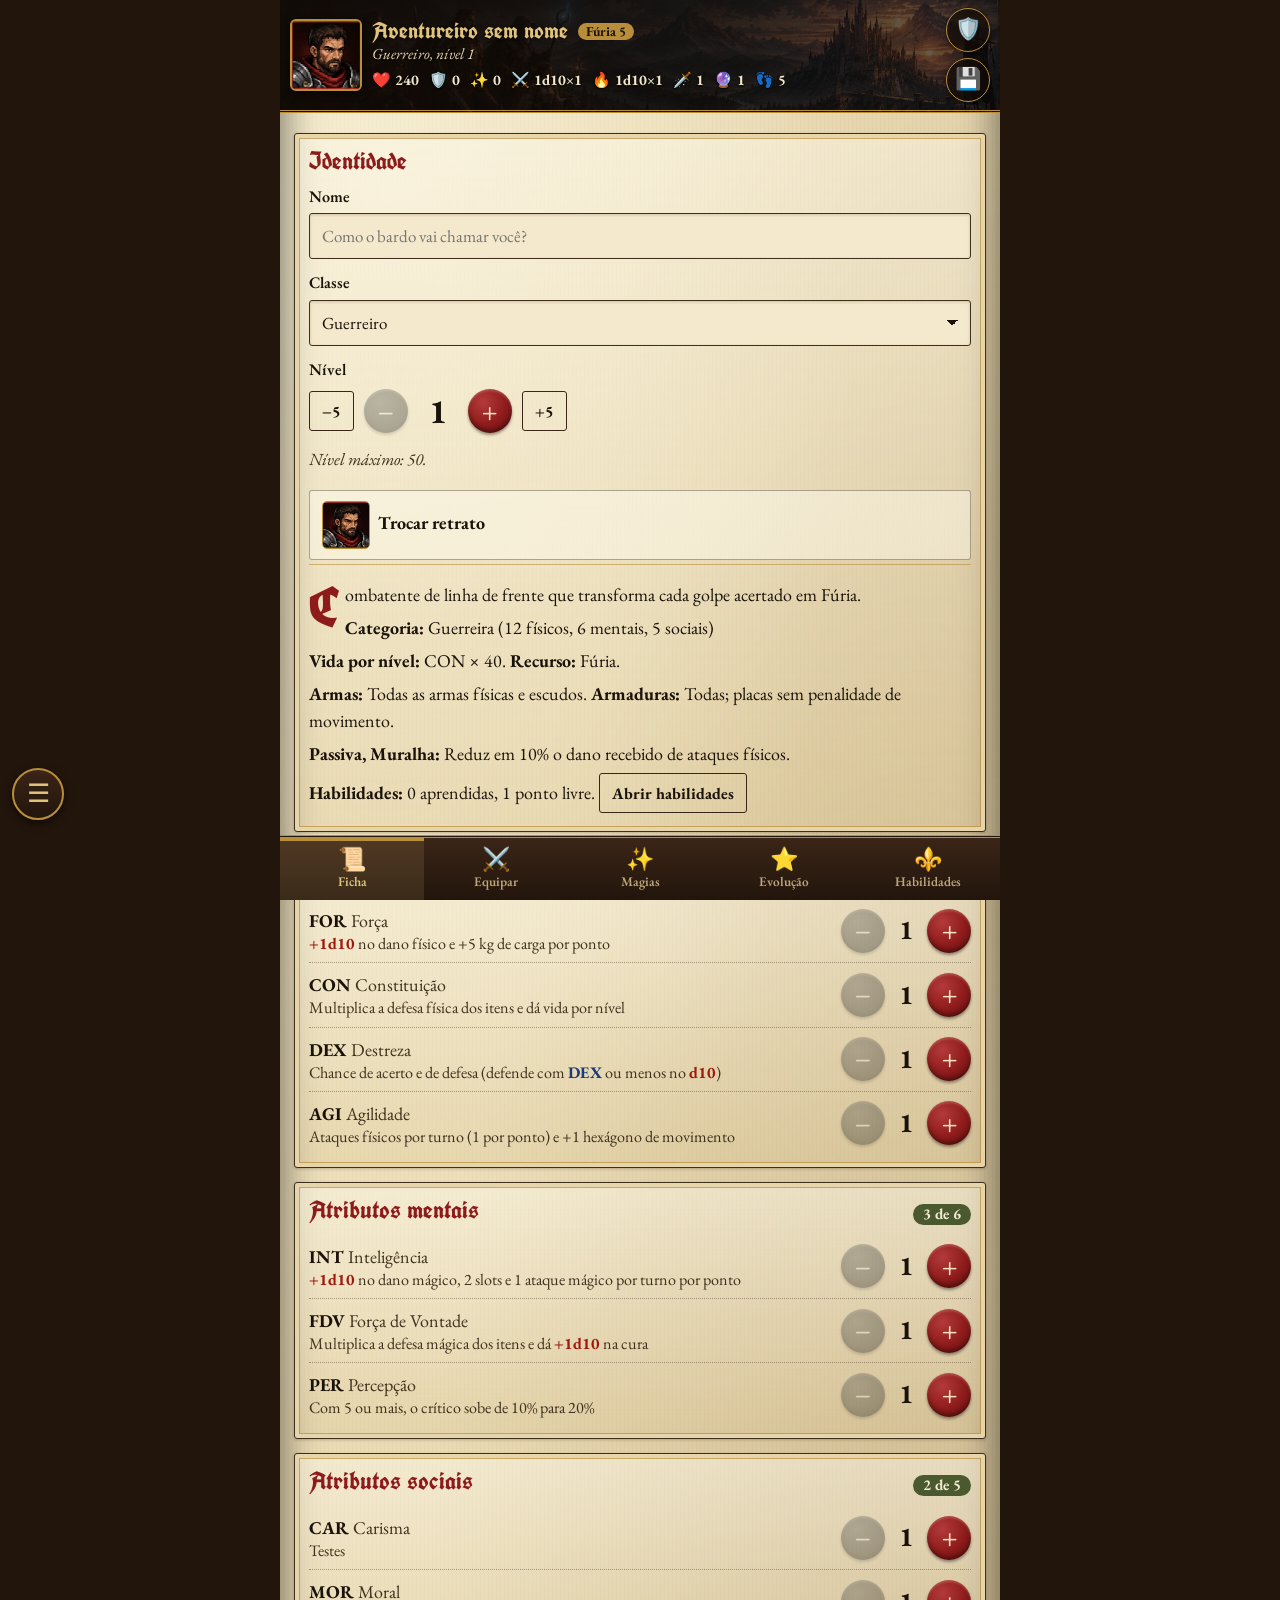
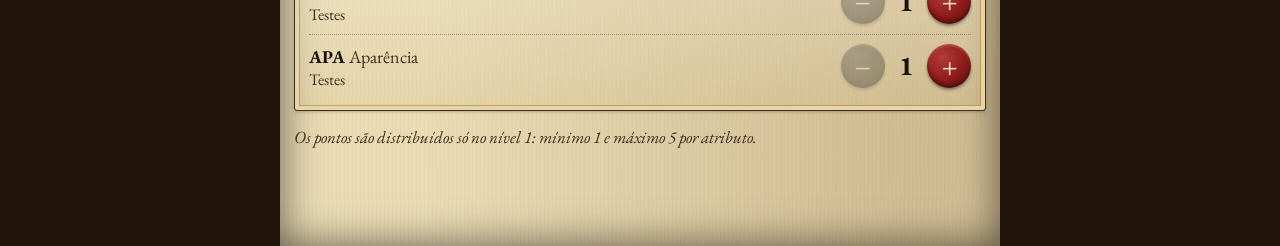
==== commit f3c0e608: "Add files via upload" ====
--- a/index.html
+++ b/index.html
@@ -59,6 +59,7 @@
 .sub-topo{font-size:.9rem;color:#e8d8b0;font-style:italic}
 .stats-topo{display:flex;flex-wrap:wrap;gap:2px 10px;margin-top:3px;font-size:.88rem;font-weight:700;color:#f3e7c9}
 .stats-topo span{white-space:nowrap}
+.recurso-topo{display:inline-block;vertical-align:3px;margin-left:4px;padding:1px 8px;border-radius:10px;font-family:var(--texto);font-size:.8rem;font-weight:700;color:var(--couro-escuro);background:var(--ouro);text-shadow:none}
 .acoes-topo{flex:none;display:flex;flex-direction:column;gap:6px}
 .btn-icone{width:44px;height:44px;cursor:pointer;border:1px solid var(--ouro);border-radius:50%;font-size:1.25rem;line-height:1;
   background:rgba(18,11,6,.7);color:var(--ouro-claro);box-shadow:0 1px 4px rgba(0,0,0,.6)}
@@ -508,6 +509,32 @@
 .dg-mestre input{width:22px;height:22px;accent-color:var(--lacre)}
 .segredo-passado{margin-top:10px;padding:10px 12px;border-left:4px solid #4b1f5e;background:rgba(75,31,94,.08);font-style:italic}
 
+/* ---------- Mapa desenhado da dungeon ---------- */
+.dg-img-wrap{overflow:auto;margin:12px 0 4px;border:2px solid var(--couro);border-radius:4px;background:#0d0906;max-height:78vh}
+.dg-img-palco{position:relative;min-width:100%}
+.dg-zoom{display:flex;align-items:center;justify-content:center;flex-wrap:wrap;gap:8px;margin:12px 0 0}
+.dg-zoom span{min-width:52px;text-align:center;font-weight:700}
+.dg-zoom .btn-icone{background:var(--couro);font-size:1.4rem}
+.dg-zoom .btn-icone:disabled{opacity:.4;cursor:default}
+.dg-zoom a.btn{text-decoration:none}
+.dg-img-palco img{display:block;width:100%;height:auto}
+.dg-img-wrap .falta{display:none;padding:14px;color:#cbb487;font-style:italic}
+.dg-img-wrap.sem-imagem .dg-img-palco{display:none}
+.dg-img-wrap.sem-imagem .falta{display:block}
+.dg-nevoa{position:absolute;width:19%;aspect-ratio:1.3;transform:translate(-50%,-50%);border-radius:50%;pointer-events:none;
+  background:radial-gradient(ellipse at center,rgba(8,5,3,.92) 35%,rgba(8,5,3,.6) 60%,rgba(8,5,3,0) 72%)}
+.dg-marca{position:absolute;transform:translate(-50%,-50%);width:var(--m,42px);height:var(--m,42px);border-radius:50%;cursor:pointer;padding:0;
+  border:3px solid #b98e3b;background:rgba(241,228,195,.95);box-shadow:0 0 0 2px rgba(0,0,0,.6),0 3px 10px rgba(0,0,0,.7);font-size:calc(var(--m,42px) * .48);line-height:1;z-index:2}
+.dg-marca.conhecida{background:rgba(60,45,30,.95);color:#f1e4c3;border-style:dashed}
+.dg-marca.mestre{opacity:.9}
+.dg-marca.oculta{border-color:#8a6ad1}
+.dg-marca.resolvida{background:rgba(203,216,176,.95)}
+.dg-marca.atual{border-color:#e0622a;box-shadow:0 0 0 3px rgba(224,98,42,.5),0 0 18px rgba(224,98,42,.9);animation:pulsar 1.6s ease-in-out infinite}
+.dg-marca.sel{outline:3px solid #e0c27c;outline-offset:2px}
+.dg-marca .ok{position:absolute;right:-6px;top:-8px;font-size:14px;color:#3d6b2a;font-weight:700;background:#f1e4c3;border-radius:50%;width:18px;height:18px;line-height:18px}
+@keyframes pulsar{50%{box-shadow:0 0 0 6px rgba(224,98,42,.25),0 0 22px rgba(224,98,42,1)}}
+@media (prefers-reduced-motion:reduce){.dg-marca.atual{animation:none}}
+
 /* ---------- Missões ---------- */
 .nome-missao{padding:0;border:none;background:none;cursor:pointer;text-align:left;font-family:var(--titulo);font-weight:700;font-size:1.35rem;color:var(--lacre);text-decoration:underline;text-decoration-color:var(--ouro);text-underline-offset:3px}
 .missao-card.feita{opacity:.72}
@@ -909,9 +936,9 @@
 function atualizarTopo(){
   const cls = classe(P.classe), r = calcular(P);
   $('#img-retrato').style.visibility = ''; $('#img-retrato').src = srcRetrato(P.retrato || retratoPadrao(P.classe));
-  $('#quem').textContent = P.nome || 'Aventureiro sem nome';
+  $('#quem').innerHTML = `${esc(P.nome || 'Aventureiro sem nome')}${r.recursoMax != null ? ` <span class="recurso-topo" title="${esc(cls.recurso)} máximo">${esc(cls.recurso)} ${r.recursoMax}${cls.recursoNoAlvo ? '/alvo' : ''}</span>` : ''}`;
   $('#quem-sub').textContent = `${cls.nome}, nível ${P.nivel}`;
-  $('#stats-topo').innerHTML = `<span title="Vida">❤️ ${fmt(r.vida)}</span><span title="Defesa física">🛡️ ${fmt(r.defF)}</span><span title="Defesa mágica">✨ ${fmt(r.defM)}</span><span title="Dano físico">⚔️ ${r.dadosF}d10×${r.n}</span><span title="Ataques físicos por turno">🗡️ ${r.acoesAtaque === 0 ? 0 : r.turnosPorAtaque > 1 ? `1/${r.turnosPorAtaque}t` : r.ataquesFis}</span><span title="Ataques mágicos por turno">🔮 ${r.ataquesMag}</span><span title="Movimento em hexágonos">👣 ${r.movimento}</span>`;
+  $('#stats-topo').innerHTML = `<span title="Vida">❤️ ${fmt(r.vida)}</span><span title="Defesa física">🛡️ ${fmt(r.defF)}</span><span title="Defesa mágica">✨ ${fmt(r.defM)}</span><span title="Dano físico">⚔️ ${r.dadosF}d10×${r.n}</span><span title="Dano mágico (sem o dado da magia)">🔥 ${r.dadosM}d10×${r.n}</span><span title="Ataques físicos por turno">🗡️ ${r.acoesAtaque === 0 ? 0 : r.turnosPorAtaque > 1 ? `1/${r.turnosPorAtaque}t` : r.ataquesFis}</span><span title="Ataques mágicos por turno">🔮 ${r.ataquesMag}</span><span title="Movimento em hexágonos">👣 ${r.movimento}</span>`;
   document.documentElement.style.setProperty('--topo', $('#topo').offsetHeight + 'px');
 }
 
@@ -2070,7 +2097,7 @@
       <p>${esc(l.desc)}</p>
       ${mons.length ? `<div class="lugar-lista"><b>Criaturas:</b> ${mons.map(m => `<button class="nome-magia" data-mon-info="${m.id}">${esc(m.nome)}</button> ${estrelas(m.dificuldade)}${m.especial ? ` <span class="tag-esp">${esc(m.especial)}</span>` : ''}`).join('<br>')}</div>` : ''}
       ${itens.length ? `<div class="lugar-lista"><b>Itens daqui:</b><br>${itens.map(it => `${tierBadge(it.tier)} <button class="nome-magia" data-item-info="${it.id}">${esc(it.nome)}</button>`).join('<br>')}</div>` : ''}
-      ${blocoMissoes(l.nome)}${blocoDungeons(l.nome)}${blocoLojas(l.nome)}${blocoMestres(l.nome)}${blocoEspecialistas(l.nome)}${blocoTesouros(mons)}
+      ${blocoNpcs(l.nome)}${blocoMissoes(l.nome)}${blocoDungeons(l.nome)}${blocoLojas(l.nome)}${blocoMestres(l.nome)}${blocoEspecialistas(l.nome)}${blocoTesouros(mons)}
     </section>`;
   });
   return h;
@@ -2078,6 +2105,11 @@
 function blocoMissoes(lugar){
   const ms = MISSOES.filter(m => m.lugar === lugar); if (!ms.length) return '';
   return `<details class="sub-bloco"><summary>📜 Missões <small>${ms.length}</small></summary><ul class="lista-preco">${ms.map(m => `<li><span><button class="nome-magia" data-missao-info="${m.id}">${esc(m.nome)}</button></span><b>nv ${m.nivel}+ ${estrelas(m.dificuldade)}</b></li>`).join('')}</ul></details>`;
+}
+function blocoNpcs(lugar){
+  const ds = DUNGEONS.filter(x => x.npc && x.npc.lugar === lugar); if (!ds.length) return '';
+  return ds.map(x => `<details class="sub-bloco"><summary>🗣️ ${esc(x.npc.nome)} <small>NPC</small></summary><div style="padding:0 12px 10px"><p>${esc(x.npc.descricao)}</p><p>${esc(x.npc.gancho)}</p>
+    <button class="btn pequeno" data-abrir-dungeon="${x.id}">${TIPOS_DUNGEON[x.tipo].ic} Ver ${esc(x.nome)}</button></div></details>`).join('');
 }
 function blocoDungeons(lugar){
   const ds = DUNGEONS.filter(x => x.lugar === lugar); if (!ds.length) return '';
@@ -2338,6 +2370,27 @@
         <button class="btn" data-dungeon="${dg.id}">${st.visitadas.length ? 'Continuar exploração' : 'Explorar'}</button></section>`; }).join('')
       : '<section class="bloco"><p class="vazio">Nenhuma dungeon com esses filtros.</p></section>'}`;
 }
+const ZOOMS_DG = [1, 1.5, 2, 3, 4];
+let zoomDg = null;
+function mapaImagem(dg, st){
+  if (zoomDg == null) zoomDg = window.innerWidth < 700 ? 2 : 1;
+  const marcas = dg.salas.map(sl => {
+    const v = salaVisivel(dg, sl, st); const conhecido = v === 'visitada' || v === 'mestre';
+    const nevoa = !st.mestre && !st.visitadas.includes(sl.id) ? `<span class="dg-nevoa" style="left:${sl.px}%;top:${sl.py}%"></span>` : '';
+    if (!v) return nevoa;
+    const cls = `dg-marca ${v}${st.atual === sl.id ? ' atual' : ''}${salaSel === sl.id ? ' sel' : ''}${st.resolvidas.includes(sl.id) ? ' resolvida' : ''}${sl.oculta ? ' oculta' : ''}`;
+    return nevoa + `<button class="${cls}" data-sala="${sl.id}" style="left:${sl.px}%;top:${sl.py}%" aria-label="${esc(conhecido ? sl.nome : 'Sala desconhecida')}">
+      <span class="ic">${conhecido ? TIPOS_SALA[sl.tipo].ic : '?'}</span>${st.resolvidas.includes(sl.id) ? '<span class="ok">✓</span>' : ''}</button>`;
+  }).join('');
+  return `<div class="dg-zoom no-print"><button class="btn-icone" data-dg-zoom="-1" aria-label="Diminuir o zoom"${zoomDg <= ZOOMS_DG[0] ? ' disabled' : ''}>−</button>
+      <span>${Math.round(zoomDg * 100)}%</span>
+      <button class="btn-icone" data-dg-zoom="1" aria-label="Aumentar o zoom"${zoomDg >= ZOOMS_DG[ZOOMS_DG.length - 1] ? ' disabled' : ''}>＋</button>
+      <button class="btn pequeno simples" data-dg-zoom="0">Ajustar à tela</button>
+      <a class="btn pequeno simples" href="${esc(dg.imagem)}" target="_blank" rel="noopener">Abrir imagem</a></div>
+    <div class="dg-img-wrap" id="dg-img-wrap"><div class="dg-img-palco" style="width:${zoomDg * 100}%;--m:${Math.round(24 + zoomDg * 8)}px"><img src="${esc(dg.imagem)}" alt="Mapa de ${esc(dg.nome)}" onerror="this.closest('.dg-img-wrap').classList.add('sem-imagem')">${marcas}</div>
+    <p class="falta">Imagem do mapa não encontrada (${esc(dg.imagem)}). Veja o mapa em grade abaixo.</p></div>
+    <p class="nota" style="text-align:center">Use ＋ e − para dar zoom e arraste para ver o mapa. As áreas escuras ainda não foram exploradas.</p>`;
+}
 function mapaDungeon(dg, st){
   const W = 118, H = 84, bw = 100, bh = 58;
   const xs = dg.salas.map(sl => sl.x), ys = dg.salas.map(sl => sl.y);
@@ -2397,6 +2450,12 @@
     ${visitada && ocultosAqui.length ? `<p class="nota">Teste de PER (Percepção ou Investigação). Se passar, toque em Procurar para revelar a passagem.</p>` : ''}
   </section>`;
 }
+function blocoNpcDungeon(dg){
+  const n = dg.npc, rp = recompensasTxt({ recompensas: n.recompensa || {} });
+  return `<details class="sub-bloco"><summary>🗣️ ${esc(n.nome)} <small>${esc(n.lugar)}</small></summary><div style="padding:0 12px 10px">
+    <p>${esc(n.descricao)}</p><p><b>O pedido:</b> ${esc(n.gancho)}</p>${n.dicas ? `<p><b>Dicas que ela dá:</b> ${esc(n.dicas)}</p>` : ''}
+    ${rp.length ? `<p><b>Recompensa ao voltar:</b><br>${rp.join('<br>')}</p>` : ''}${n.recompensa && n.recompensa.extra ? `<p class="nota">${esc(n.recompensa.extra)}</p>` : ''}</div></details>`;
+}
 function rExplorar(dg){
   const st = estDg(dg.id);
   if (!salaSel) salaSel = st.atual || (dg.salas.find(sl => sl.tipo === 'entrada') || dg.salas[0]).id;
@@ -2410,7 +2469,8 @@
       <p class="meta-missao">Exploradas: <b>${exploradas}</b> de ${total}${ocultas ? ` (+ ${ocultas} ${ocultas === 1 ? 'sala secreta' : 'salas secretas'})` : ''}</p>
       <label class="dg-mestre"><input type="checkbox" data-dg-mestre="1"${st.mestre ? ' checked' : ''}> Visão do mestre (mostrar o mapa inteiro)</label>
     </section>
-    ${mapaDungeon(dg, st)}
+    ${dg.imagem ? mapaImagem(dg, st) : ''}${dg.imagem ? `<details class="sub-bloco"><summary>Ver mapa em grade</summary>${mapaDungeon(dg, st)}</details>` : mapaDungeon(dg, st)}
+    ${dg.npc ? blocoNpcDungeon(dg) : ''}
     <p class="nota" style="text-align:center">Toque numa sala para ver os detalhes. Salas com ? ainda não foram exploradas.</p>
     ${painelSala(dg, st)}
     <section class="bloco"><h2>Na exploração</h2>
@@ -2777,7 +2837,7 @@
   const R = REGRAS;
   const caps = [
     ['Como usar o app', `
-      <p>O app tem duas partes. A <b>barra de baixo</b> é o seu personagem: Ficha (atributos e nível), Equipar, Magias, Evolução e Habilidades (com a aba de Perícias). No topo ficam o retrato, o nome, o nível, a vida (❤️), as defesas física (🛡️) e mágica (✨), o dano (⚔️), os ataques físicos (🗡️) e mágicos (🔮) por turno e o movimento em hexágonos (👣). À direita, o botão <b>🛡️</b> abre o Status (toque em qualquer card para ver a fórmula) e o botão <b>💾</b> (ou tocar no retrato) abre os personagens: salvar o atual, abrir um salvo ou criar um novo escolhendo classe e retrato.</p>
+      <p>O app tem duas partes. A <b>barra de baixo</b> é o seu personagem: Ficha (atributos e nível), Equipar, Magias, Evolução e Habilidades (com a aba de Perícias). No topo ficam o retrato, o nome, o nível, a vida (❤️), as defesas física (🛡️) e mágica (✨), o recurso da classe com o valor máximo (ao lado do nome), o dano físico (⚔️) e mágico (🔥, sem o dado da magia), os ataques físicos (🗡️) e mágicos (🔮) por turno e o movimento em hexágonos (👣). À direita, o botão <b>🛡️</b> abre o Status (toque em qualquer card para ver a fórmula) e o botão <b>💾</b> (ou tocar no retrato) abre os personagens: salvar o atual, abrir um salvo ou criar um novo escolhendo classe e retrato.</p>
       <p>O botão redondo <b>☰</b>, flutuando no canto esquerdo, abre o índice.</p>
       <p>O índice abre o resto:</p>
       ${tabela(['Grupo','Páginas'], [
@@ -3085,6 +3145,15 @@
   if (t.dataset.subMis) { subAbaMis = t.dataset.subMis; dungeonAberta = null; salaSel = null; render(); window.scrollTo(0, 0); return; }
   if (t.dataset.dungeon) { dungeonAberta = t.dataset.dungeon; salaSel = null; render(); window.scrollTo(0, 0); return; }
   if (t.dataset.dungeonVoltar) { dungeonAberta = null; salaSel = null; render(); window.scrollTo(0, 0); return; }
+  if (t.dataset.dgZoom !== undefined) {
+    const wrap = $('#dg-img-wrap'), v = parseInt(t.dataset.dgZoom);
+    const cx = wrap ? (wrap.scrollLeft + wrap.clientWidth / 2) / wrap.scrollWidth : .5, cy = wrap ? (wrap.scrollTop + wrap.clientHeight / 2) / wrap.scrollHeight : .5;
+    const i = ZOOMS_DG.indexOf(zoomDg);
+    zoomDg = v === 0 ? 1 : ZOOMS_DG[clamp((i < 0 ? 0 : i) + v, 0, ZOOMS_DG.length - 1)];
+    const y = window.scrollY; render(); window.scrollTo(0, y);
+    const w2 = $('#dg-img-wrap'); if (w2) { w2.scrollLeft = cx * w2.scrollWidth - w2.clientWidth / 2; w2.scrollTop = cy * w2.scrollHeight - w2.clientHeight / 2; }
+    return;
+  }
   if (t.dataset.entrar || t.dataset.resolver || t.dataset.procurar || t.dataset.dgEvento || t.dataset.dgReiniciar || t.dataset.dgBatalha) {
     const dg = dungeon(dungeonAberta), st = estDg(dg.id);
     if (t.dataset.entrar) { const id = t.dataset.entrar; if (!st.visitadas.includes(id)) st.visitadas.push(id); st.atual = id; salaSel = id; }
